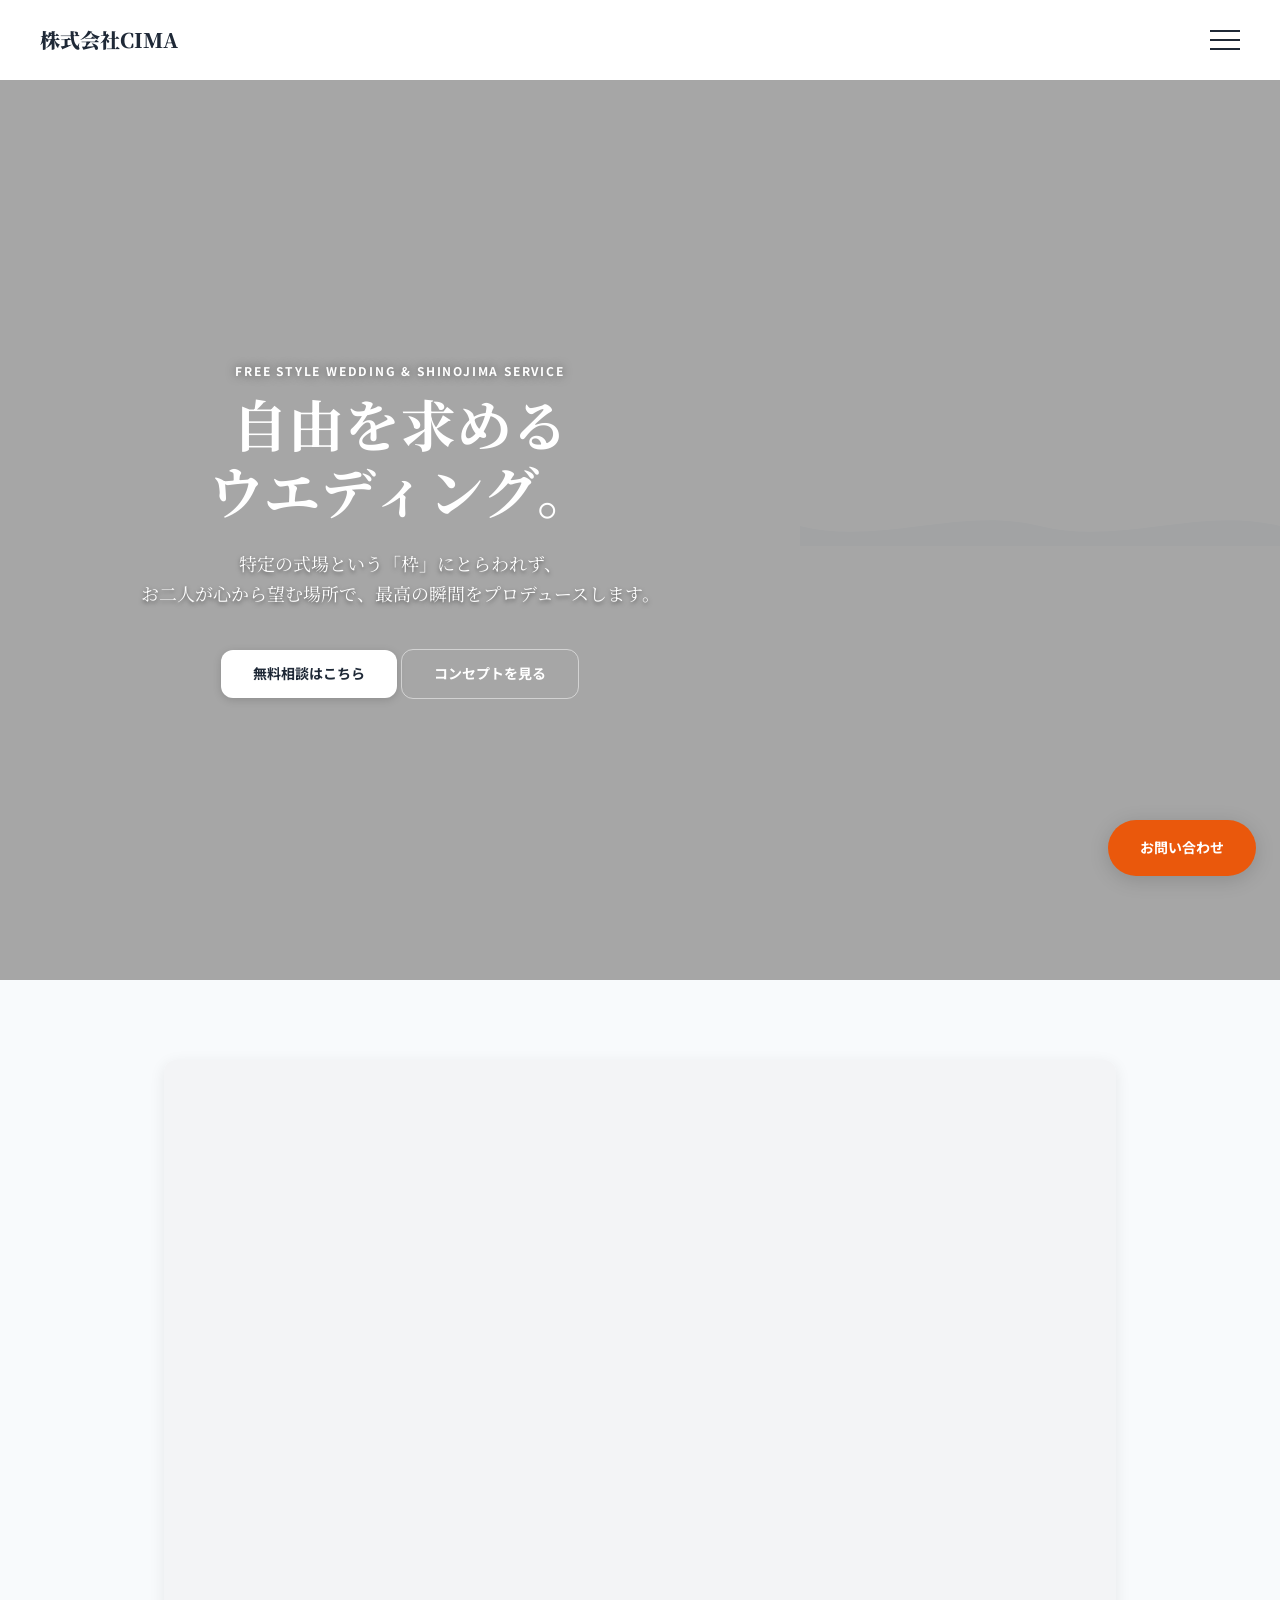
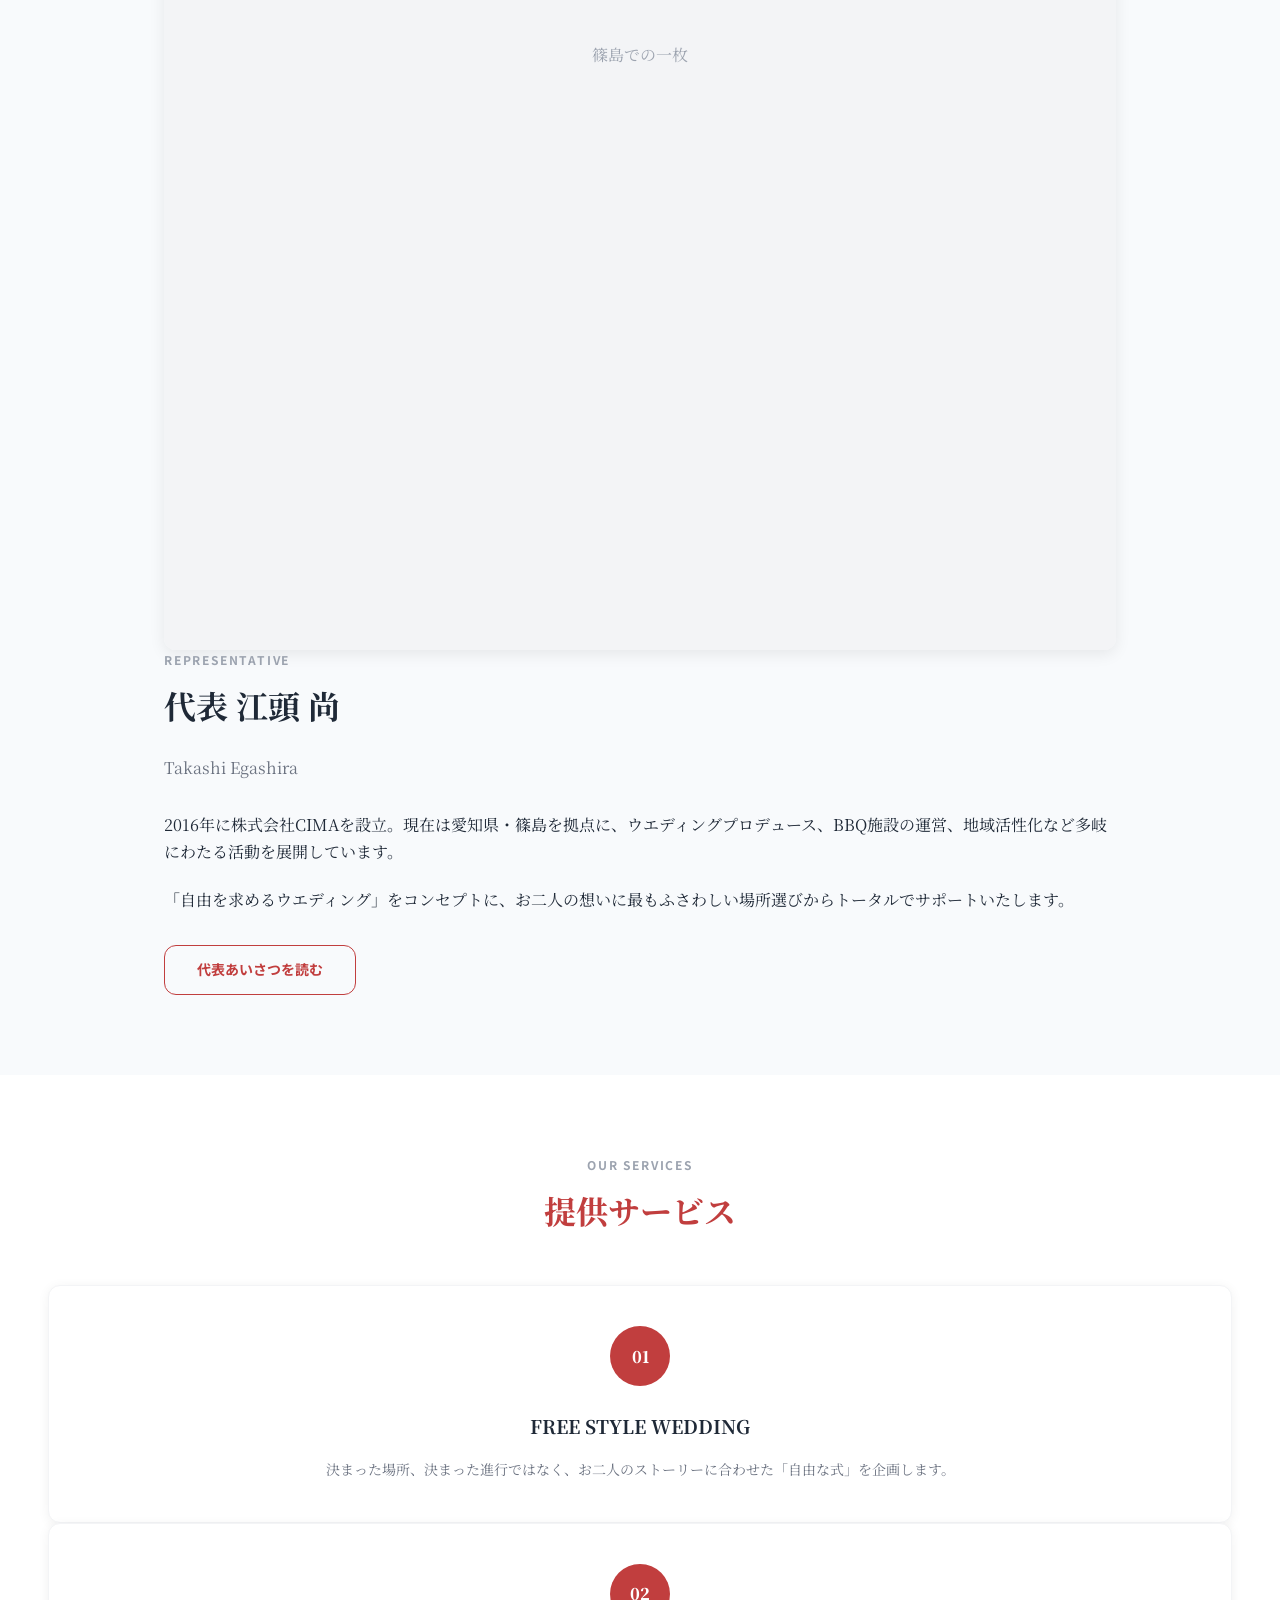
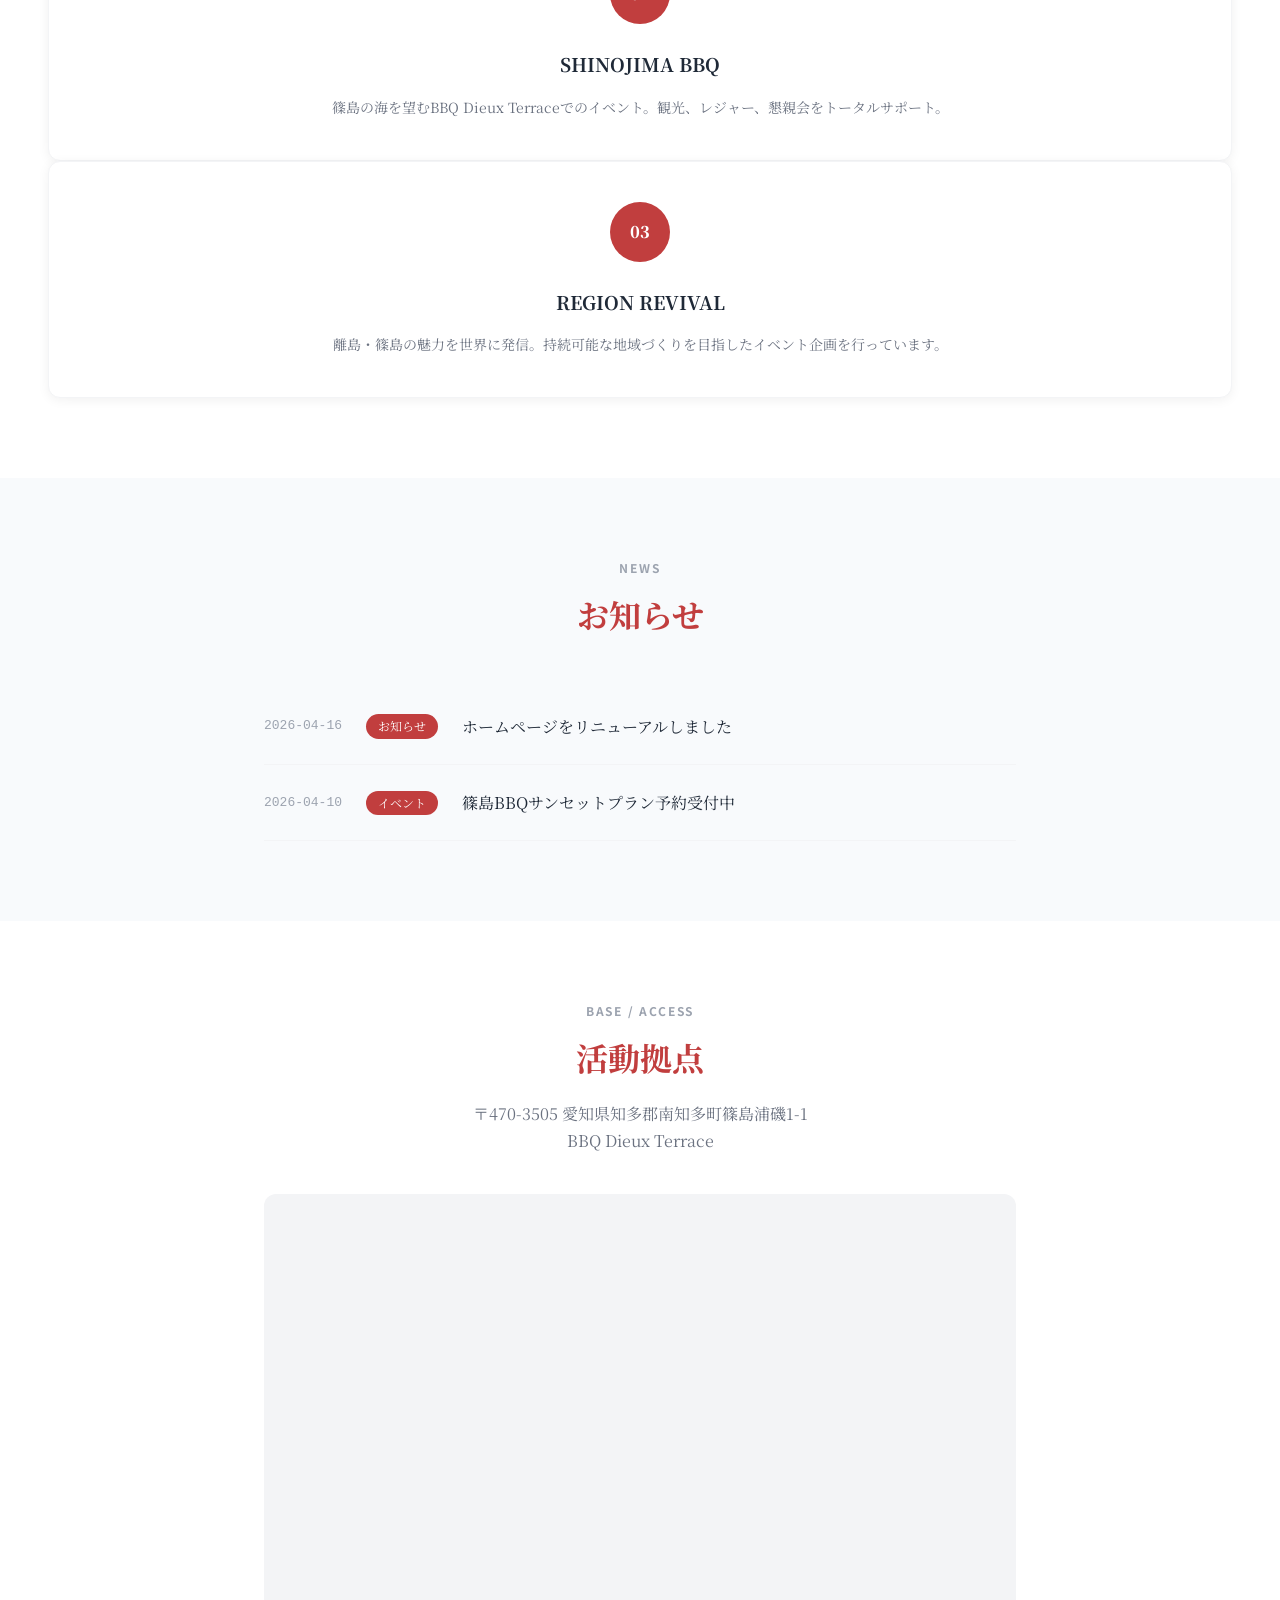
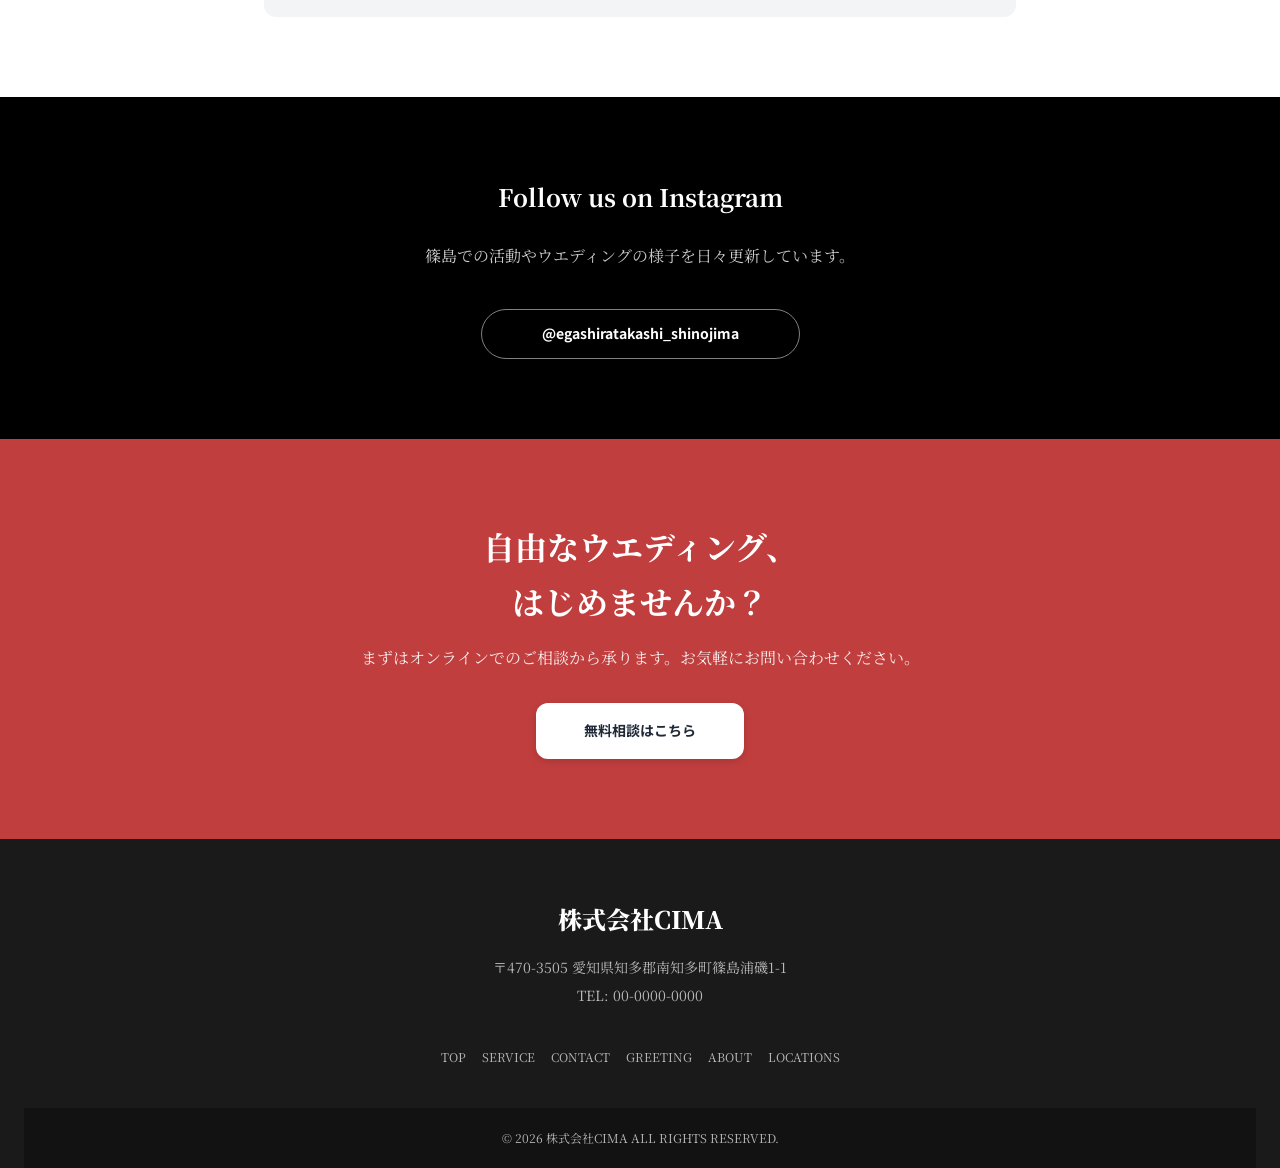
==== index.html @ f212df8d "feat: Initial project structure and current development state" ====
<!DOCTYPE html>
<html lang="ja">
<head>
  <meta charset="UTF-8">
  <meta name="viewport" content="width=device-width, initial-scale=1.0">
  <title>株式会社CIMA | 自由を求めるウエディング・篠島プロデュース</title>
  <meta name="description" content="愛知県南知多町・篠島を拠点に、特定の式場に縛られない「自由を求めるウエディング」をサポート。代表・江頭尚が一生の思い出に残る最高の瞬間をお届けします。">
  
  <!-- Fonts -->
  <link rel="preconnect" href="https://fonts.googleapis.com">
  <link rel="preconnect" href="https://fonts.gstatic.com" crossorigin>
  <link href="https://fonts.googleapis.com/css2?family=Noto+Sans+JP:wght@300;400;500;700;900&family=Noto+Serif+JP:wght@400;700;900&display=swap" rel="stylesheet">
  
  <!-- CSS -->
  <link rel="stylesheet" href="css/style.css">
  
  <!-- OGP -->
  <meta property="og:title" content="株式会社CIMA | 自由を求めるウエディング・篠島プロデュース">
  <meta property="og:description" content="篠島から発信する、新しいウエディングのカタチ。代表・江頭尚によるトータルプロデュース。">
  <meta property="og:type" content="website">
  <meta property="og:url" content="https://cima-wedding.jp/">
  <meta property="og:site_name" content="株式会社CIMA">
  <meta property="og:image" content="images/common/ogp.jpg">
</head>
<body>

  <!-- Header -->
  <header class="site-header">
    <a href="index.html" class="logo">株式会社CIMA</a>
    <div class="nav-toggle" id="navToggle">
      <span></span><span></span><span></span>
    </div>
    <nav class="nav-menu" id="navMenu">
      <ul>
        <li><a href="index.html">TOP</a></li>
        <li><a href="service.html">SERVICE</a></li>
        <li><a href="contact.html">CONTACT</a></li>
        <li><a href="greeting.html">GREETING</a></li>
        <li><a href="about.html">ABOUT</a></li>
        <li><a href="wedding-venues.html">LOCATIONS</a></li>
      </ul>
      <div class="nav-footer">
        <a href="https://www.instagram.com/egashiratakashi_shinojima" target="_blank" class="sns-link">Instagram</a>
        <a href="contact.html" class="btn btn-primary">お問い合わせ</a>
      </div>
    </nav>
  </header>

  <main>
    <!-- Hero Section -->
    <section class="hero-section parallax" data-speed="0.8" style="background-image: url('images/hero/hero-shinojima.jpg');">
      <div class="hero-overlay"></div>
      <div class="container hero-inner">
        <div class="fade-in">
          <p class="sec-label" style="color: #fff; text-shadow: 0 0 10px rgba(0,0,0,0.5);">FREE STYLE WEDDING & SHINOJIMA SERVICE</p>
          <h1 style="font-size: clamp(2rem, 5vw, 3.5rem); line-height: 1.2; margin-bottom: 24px;">自由を求める<br>ウエディング。</h1>
          <p class="hero-desc" style="font-size: 1.125rem; max-width: 600px; margin: 0 auto 40px; text-shadow: 0 2px 4px rgba(0,0,0,0.5);">特定の式場という「枠」にとらわれず、<br>お二人が心から望む場所で、最高の瞬間をプロデュースします。</p>
          <div class="hero-btns">
            <a href="contact.html" class="btn btn-hero-primary">無料相談はこちら</a>
            <a href="service.html" class="btn btn-hero-secondary">コンセプトを見る</a>
          </div>
        </div>
      </div>
      <div class="divider">
        <svg viewBox="0 0 1440 120" preserveAspectRatio="none">
          <path d="M0,60 C240,120 480,0 720,60 C960,120 1200,0 1440,60 L1440,120 L0,120 Z" fill="#f8fafc"></path>
        </svg>
      </div>
    </section>

    <!-- Representative Info / Introduction -->
    <section class="sec-pad" style="background-color: var(--bg-gray);">
      <div class="container" style="max-width: 1000px;">
        <div class="grid-r" style="grid-template-columns: 1fr 1fr; gap: 60px; align-items: center;">
          <div class="fade-in">
            <div style="position: relative; border-radius: var(--radius); overflow: hidden; box-shadow: var(--shadow-hover);">
               <div style="aspect-ratio: 4/5; background: var(--border); display: flex; align-items: center; justify-content: center; color: var(--ink-muted);">篠島での一枚</div>
            </div>
          </div>
          <div class="fade-in">
            <p class="sec-label" style="text-align: left;">REPRESENTATIVE</p>
            <h2 style="font-family: var(--font-serif); font-size: 2rem; margin-bottom: 24px;">代表 江頭 尚<br><span style="font-size: 1rem; color: var(--ink-light); font-weight: 400;">Takashi Egashira</span></h2>
            <p style="margin-bottom: 20px;">2016年に株式会社CIMAを設立。現在は愛知県・篠島を拠点に、ウエディングプロデュース、BBQ施設の運営、地域活性化など多岐にわたる活動を展開しています。</p>
            <p style="margin-bottom: 32px;">「自由を求めるウエディング」をコンセプトに、お二人の想いに最もふさわしい場所選びからトータルでサポートいたします。</p>
            <a href="greeting.html" class="btn btn-hero-secondary" style="border-color: var(--main); color: var(--main);">代表あいさつを読む</a>
          </div>
        </div>
      </div>
    </section>

    <!-- Service Section -->
    <section id="service" class="sec-pad">
      <div class="container">
        <p class="sec-label">OUR SERVICES</p>
        <h2 class="sec-title">提供サービス</h2>
        <div class="grid-r" style="grid-template-columns: repeat(3, 1fr);">
          <div class="card fade-in" style="padding: 40px; text-align: center;">
            <div style="width: 60px; height: 60px; background: var(--main); color: #fff; border-radius: 50%; display: flex; align-items: center; justify-content: center; margin: 0 auto 24px; font-weight: 900;">01</div>
            <h3 style="margin-bottom: 16px;">FREE STYLE WEDDING</h3>
            <p style="font-size: 0.875rem; color: var(--ink-light);">決まった場所、決まった進行ではなく、お二人のストーリーに合わせた「自由な式」を企画します。</p>
          </div>
          <div class="card fade-in" style="padding: 40px; text-align: center;">
            <div style="width: 60px; height: 60px; background: var(--main); color: #fff; border-radius: 50%; display: flex; align-items: center; justify-content: center; margin: 0 auto 24px; font-weight: 900;">02</div>
            <h3 style="margin-bottom: 16px;">SHINOJIMA BBQ</h3>
            <p style="font-size: 0.875rem; color: var(--ink-light);">篠島の海を望むBBQ Dieux Terraceでのイベント。観光、レジャー、懇親会をトータルサポート。</p>
          </div>
          <div class="card fade-in" style="padding: 40px; text-align: center;">
            <div style="width: 60px; height: 60px; background: var(--main); color: #fff; border-radius: 50%; display: flex; align-items: center; justify-content: center; margin: 0 auto 24px; font-weight: 900;">03</div>
            <h3 style="margin-bottom: 16px;">REGION REVIVAL</h3>
            <p style="font-size: 0.875rem; color: var(--ink-light);">離島・篠島の魅力を世界に発信。持続可能な地域づくりを目指したイベント企画を行っています。</p>
          </div>
        </div>
      </div>
    </section>

    <!-- CMS Content: NEWS (Will be dynamic later) -->
    <section id="news" class="sec-pad" style="background-color: var(--bg-gray);">
      <div class="container" style="max-width: 800px;">
        <p class="sec-label">NEWS</p>
        <h2 class="sec-title">お知らせ</h2>
        <div id="news-list" class="fade-in">
          <!-- CMS data will be injected here -->
          <div style="text-align: center; padding: 40px; color: var(--ink-muted);">読み込み中...</div>
        </div>
      </div>
    </section>

    <!-- Map Section -->
    <section id="map" class="sec-pad">
      <div class="container" style="max-width: 800px;">
        <p class="sec-label">BASE / ACCESS</p>
        <h2 class="sec-title" style="margin-bottom: 16px;">活動拠点</h2>
        <p style="text-align: center; margin-bottom: 40px; color: var(--ink-light);">〒470-3505 愛知県知多郡南知多町篠島浦磯1-1<br>BBQ Dieux Terrace</p>
        <div class="map-container fade-in" style="aspect-ratio: 16/9; background: var(--border); border-radius: var(--radius); overflow: hidden;">
          <iframe 
            src="https://www.google.com/maps/embed?pb=!1m18!1m12!1m3!1d13143.911029801842!2d137.00169385!3d34.6735515!2m3!1f0!2f0!3f0!3m2!1i1024!2i768!4f13.1!3m3!1m2!1s0x6004976778f7e753%3A0xe211a76677e1d2c1!2zU2hpbm9qaW1h!5e0!3m2!1sen!2sjp!4v1713233000000!5m2!1sen!2sjp" 
            width="100%" height="100%" style="border:0;" allowfullscreen="" loading="lazy"></iframe>
        </div>
      </div>
    </section>

    <!-- Instagram Feed CTA -->
    <section class="sec-pad" style="background-color: #000; color: #fff; text-align: center;">
       <div class="container fade-in">
         <h2 style="font-family: var(--font-serif); margin-bottom: 24px;">Follow us on Instagram</h2>
         <p style="opacity: 0.8; margin-bottom: 40px;">篠島での活動やウエディングの様子を日々更新しています。</p>
         <a href="https://www.instagram.com/egashiratakashi_shinojima" target="_blank" class="btn btn-hero-secondary" style="border-radius: 40px; padding: 12px 60px;">@egashiratakashi_shinojima</a>
       </div>
    </section>

    <!-- CTA Section -->
    <section id="cta" class="sec-pad" style="background-color: var(--main); position: relative; text-align: center; overflow: hidden;">
      <div class="container" style="position: relative; z-index: 2; color: #fff;">
        <h2 style="font-size: 2rem; font-weight: 700; margin-bottom: 16px;">自由なウエディング、<br>はじめませんか？</h2>
        <p style="font-size: 1rem; opacity: 0.9; margin-bottom: 32px;">まずはオンラインでのご相談から承ります。お気軽にお問い合わせください。</p>
        <a href="contact.html" class="btn btn-hero-primary" style="padding: 16px 48px;">無料相談はこちら</a>
      </div>
    </section>
  </main>

  <!-- Footer -->
  <footer class="site-footer">
    <div class="footer-inner">
      <div class="footer-logo">株式会社CIMA</div>
      <div class="footer-info">
        <p>〒470-3505 愛知県知多郡南知多町篠島浦磯1-1</p>
        <p>TEL: 00-0000-0000</p>
      </div>
      <nav class="footer-nav" style="margin-top: 40px;">
        <ul style="list-style: none; display: flex; flex-wrap: wrap; justify-content: center; gap: 16px; font-size: 0.75rem;">
          <li><a href="index.html">TOP</a></li>
          <li><a href="service.html">SERVICE</a></li>
          <li><a href="contact.html">CONTACT</a></li>
          <li><a href="greeting.html">GREETING</a></li>
          <li><a href="about.html">ABOUT</a></li>
          <li><a href="wedding-venues.html">LOCATIONS</a></li>
        </ul>
      </nav>
    </div>
    <div class="footer-copyright">
      <p>© 2026 株式会社CIMA ALL RIGHTS RESERVED.</p>
    </div>
  </footer>

  <!-- Floating CTA -->
  <div class="floating-cta">
    <a href="contact.html" class="btn btn-floating">お問い合わせ</a>
  </div>

  <!-- JS -->
  <script src="js/hamburger.js"></script>
  <script src="js/parallax.js"></script>
  <script src="js/scroll-animation.js"></script>
  <script src="js/cms.js"></script>
</body>
</html>
---- css/style.css ----
@import url('variables.css');
@import url('components.css');
@import url('animations.css');
@import url('responsive.css');

/* Custom overrides or page-specific tweaks can go here */
.divider svg {
  width: 100%;
  height: auto;
  min-height: 40px;
}

/* Parallax fallback for Mobile */
@media (hover: none) {
  .hero-section, .service-parallax {
    background-attachment: scroll !important;
  }
}
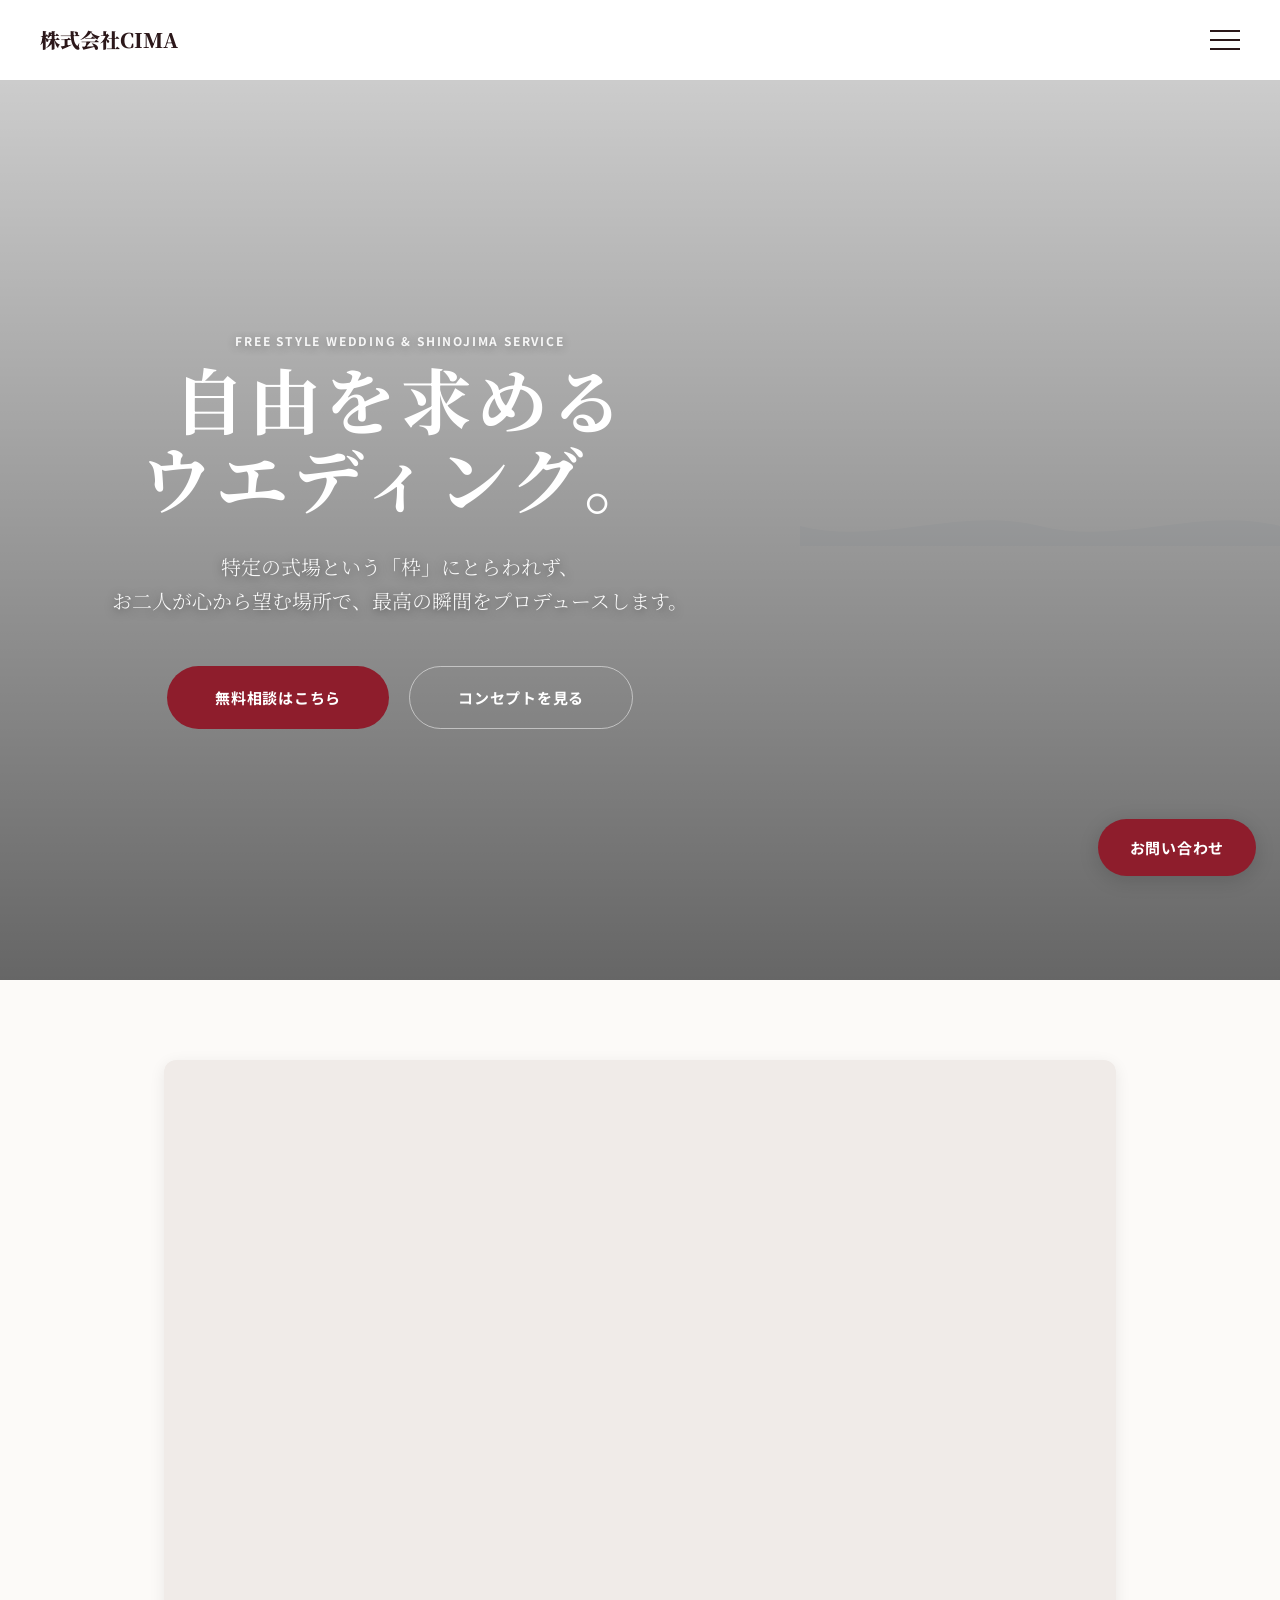
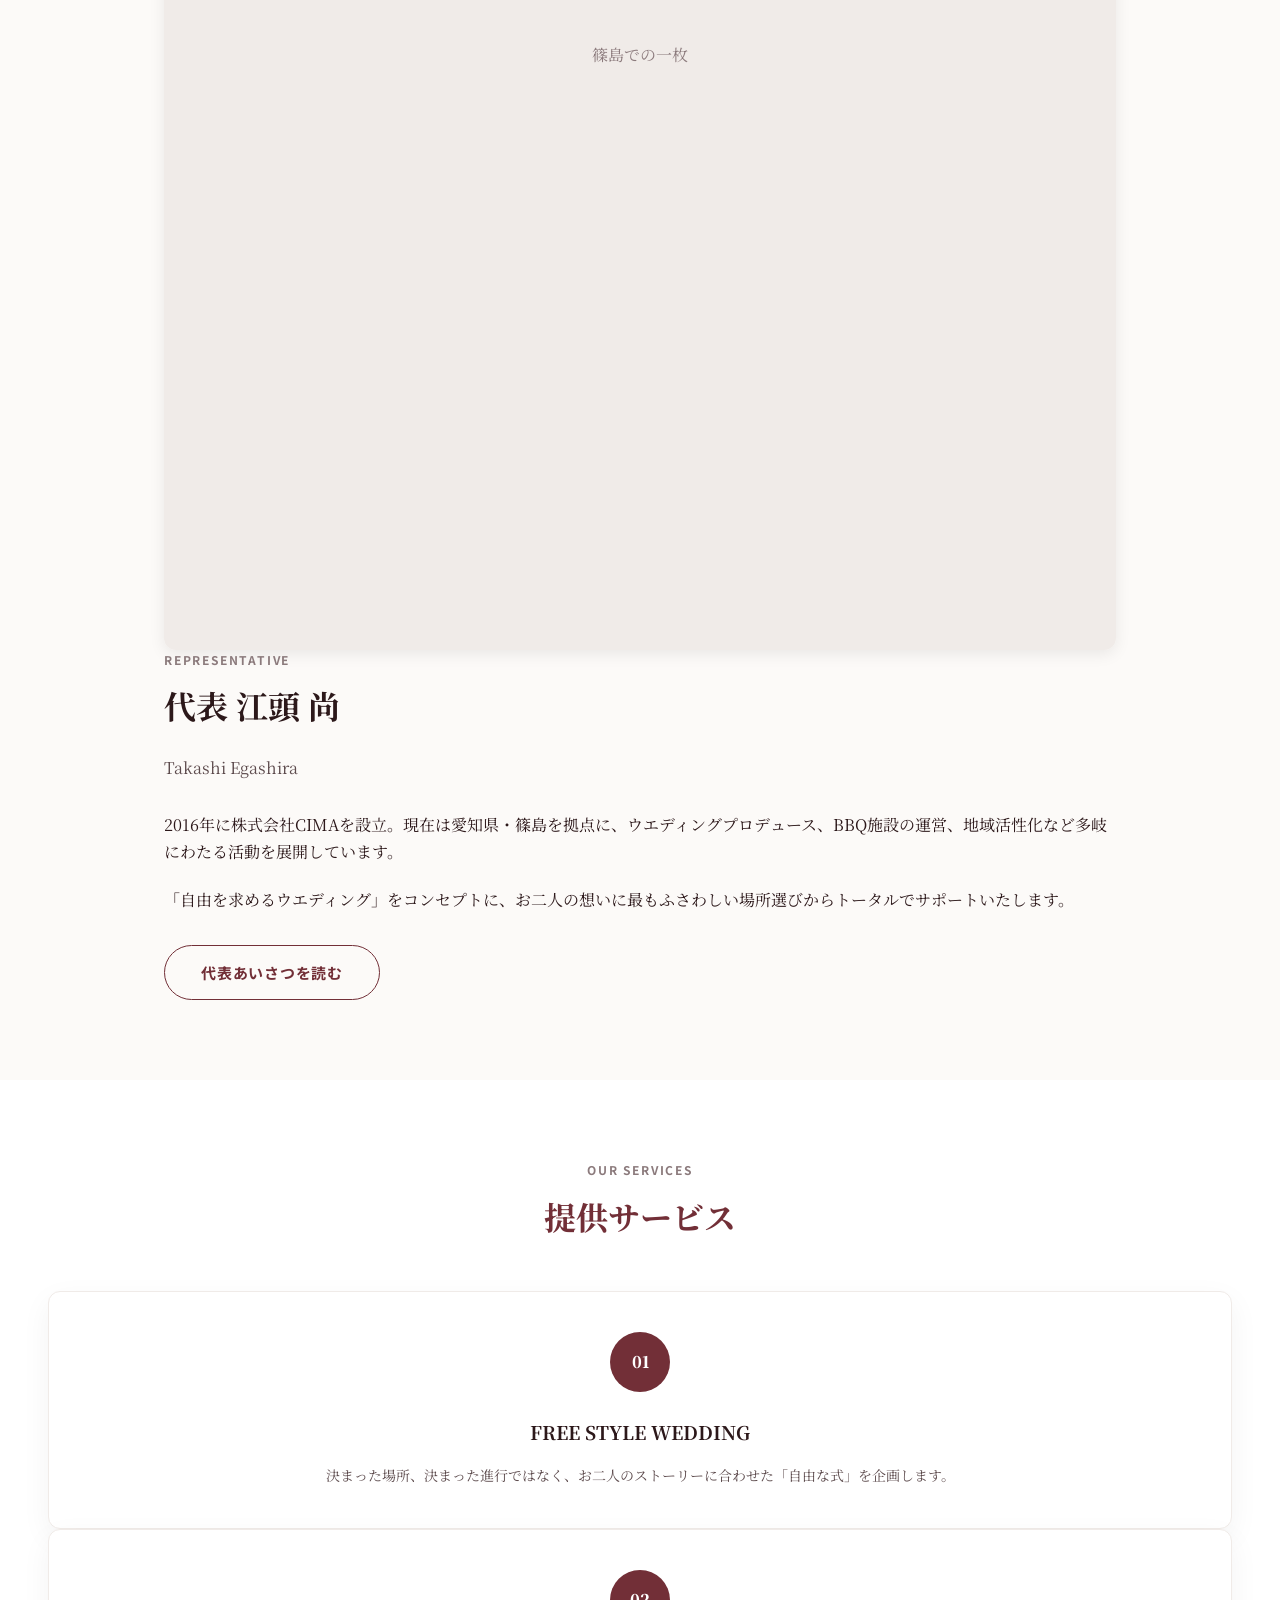
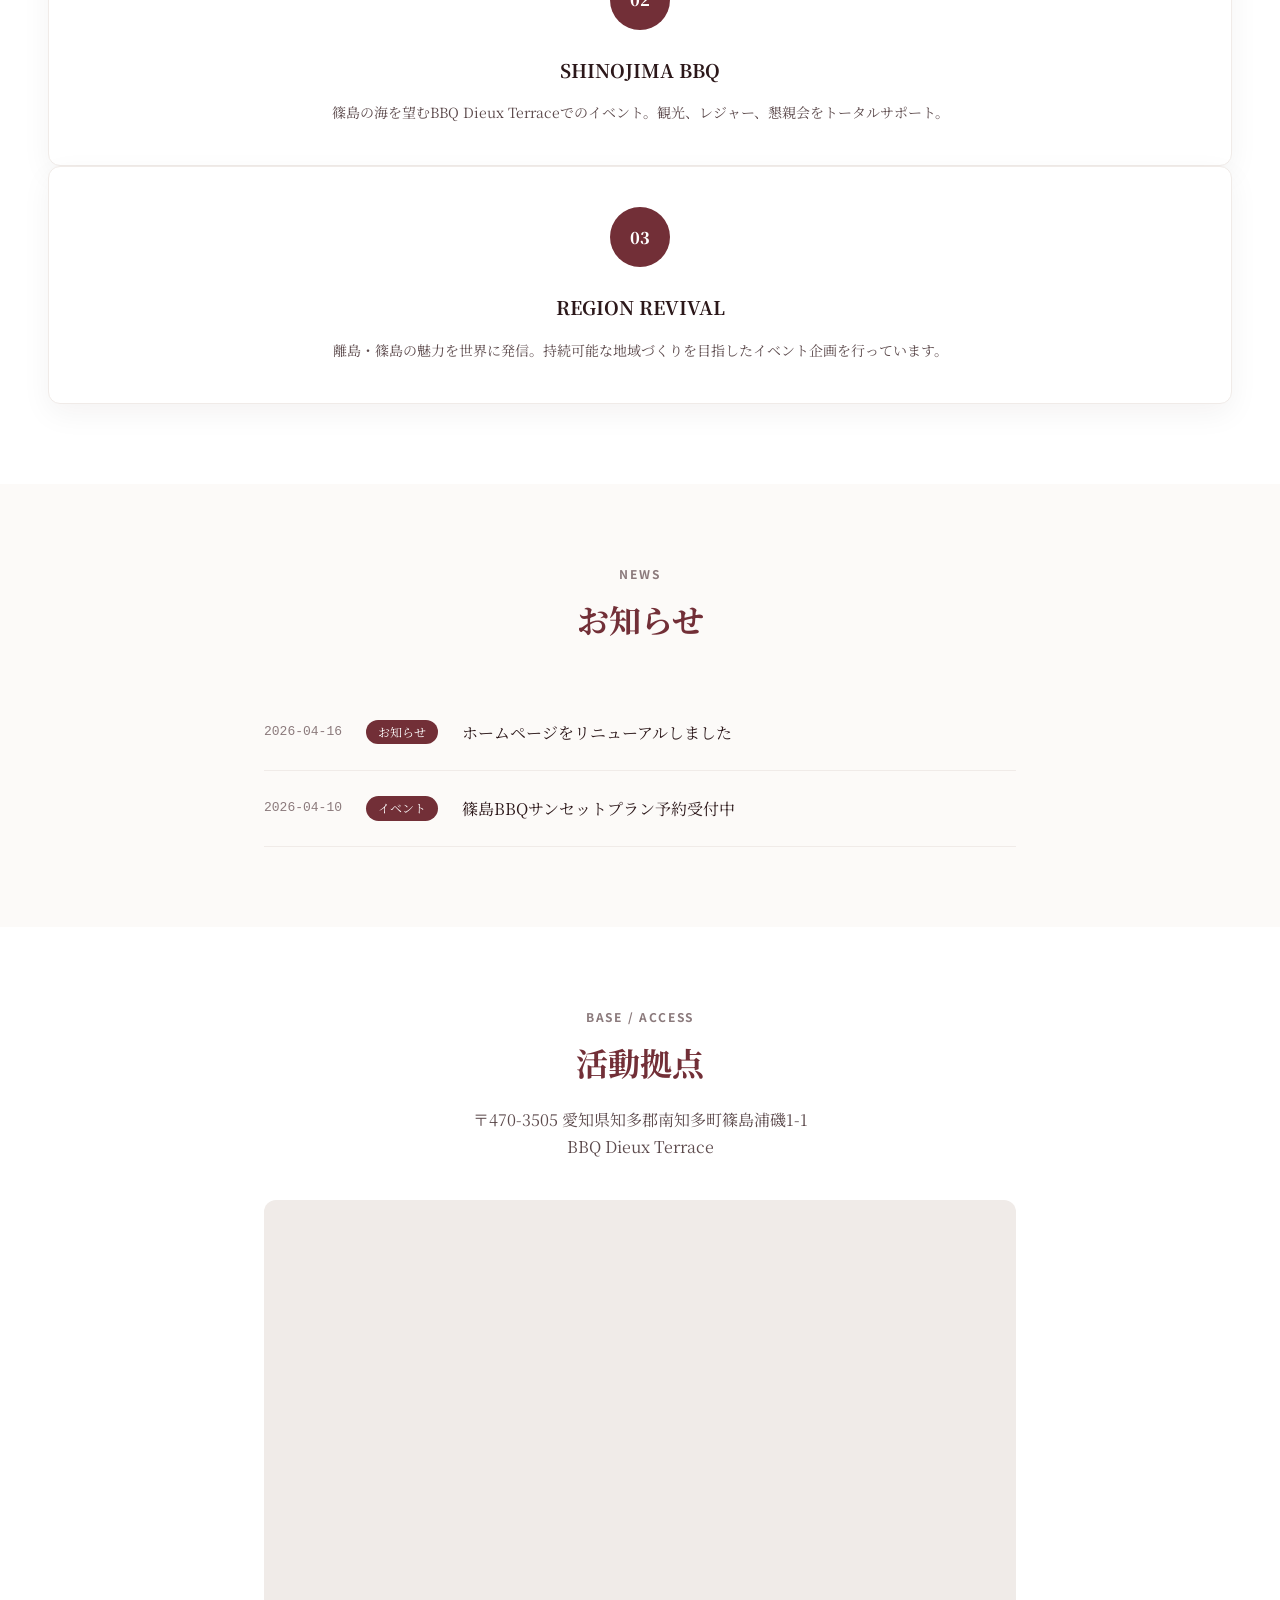
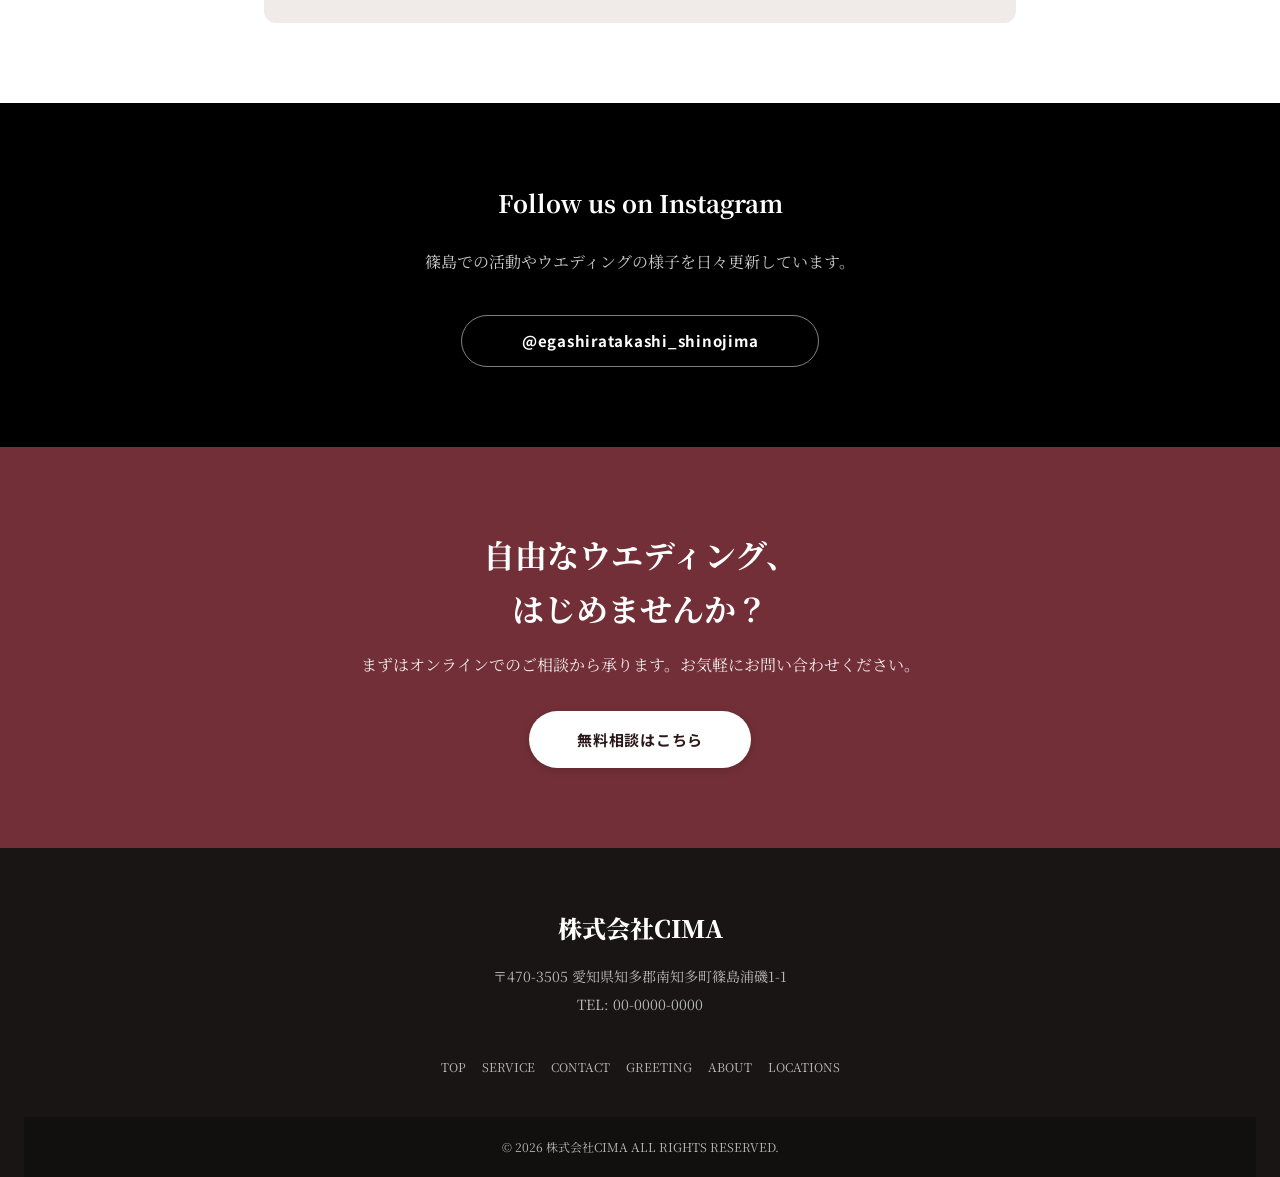
==== commit be03abf2: "feat: Upgrade to premium design with Wine Red theme and curtain animation" ====
--- a/index.html
+++ b/index.html
@@ -21,8 +21,20 @@
   <meta property="og:url" content="https://cima-wedding.jp/">
   <meta property="og:site_name" content="株式会社CIMA">
   <meta property="og:image" content="images/common/ogp.jpg">
+  <!-- JS -->
+  <script src="js/entrance-animation.js" defer></script>
+  <script src="js/hamburger.js" defer></script>
+  <script src="js/parallax.js" defer></script>
+  <script src="js/scroll-animation.js" defer></script>
+  <script src="js/cms.js" defer></script>
 </head>
 <body>
+
+  <!-- Curtain Overlay -->
+  <div class="curtain-overlay">
+    <div class="curtain-panel"></div>
+    <div class="curtain-panel"></div>
+  </div>
 
   <!-- Header -->
   <header class="site-header">
@@ -49,15 +61,15 @@
   <main>
     <!-- Hero Section -->
     <section class="hero-section parallax" data-speed="0.8" style="background-image: url('images/hero/hero-shinojima.jpg');">
-      <div class="hero-overlay"></div>
+      <div class="hero-overlay" style="background: linear-gradient(to bottom, rgba(0,0,0,0.2), rgba(0,0,0,0.6));"></div>
       <div class="container hero-inner">
         <div class="fade-in">
-          <p class="sec-label" style="color: #fff; text-shadow: 0 0 10px rgba(0,0,0,0.5);">FREE STYLE WEDDING & SHINOJIMA SERVICE</p>
-          <h1 style="font-size: clamp(2rem, 5vw, 3.5rem); line-height: 1.2; margin-bottom: 24px;">自由を求める<br>ウエディング。</h1>
-          <p class="hero-desc" style="font-size: 1.125rem; max-width: 600px; margin: 0 auto 40px; text-shadow: 0 2px 4px rgba(0,0,0,0.5);">特定の式場という「枠」にとらわれず、<br>お二人が心から望む場所で、最高の瞬間をプロデュースします。</p>
-          <div class="hero-btns">
-            <a href="contact.html" class="btn btn-hero-primary">無料相談はこちら</a>
-            <a href="service.html" class="btn btn-hero-secondary">コンセプトを見る</a>
+          <p class="sec-label" style="color: rgba(255,255,255,0.9); text-shadow: 0 2px 10px rgba(0,0,0,0.3);">FREE STYLE WEDDING & SHINOJIMA SERVICE</p>
+          <h1 style="font-size: clamp(2.5rem, 6vw, 4.5rem); line-height: 1.1; margin-bottom: 32px; letter-spacing: 0.05em;">自由を求める<br>ウエディング。</h1>
+          <p class="hero-desc" style="font-size: 1.25rem; max-width: 700px; margin: 0 auto 48px; text-shadow: 0 2px 10px rgba(0,0,0,0.5); font-weight: 300; opacity: 0.95;">特定の式場という「枠」にとらわれず、<br>お二人が心から望む場所で、最高の瞬間をプロデュースします。</p>
+          <div class="hero-btns" style="display: flex; gap: 20px; justify-content: center;">
+            <a href="contact.html" class="btn btn-primary" style="padding: 18px 48px;">無料相談はこちら</a>
+            <a href="service.html" class="btn btn-hero-secondary" style="padding: 18px 48px;">コンセプトを見る</a>
           </div>
         </div>
       </div>
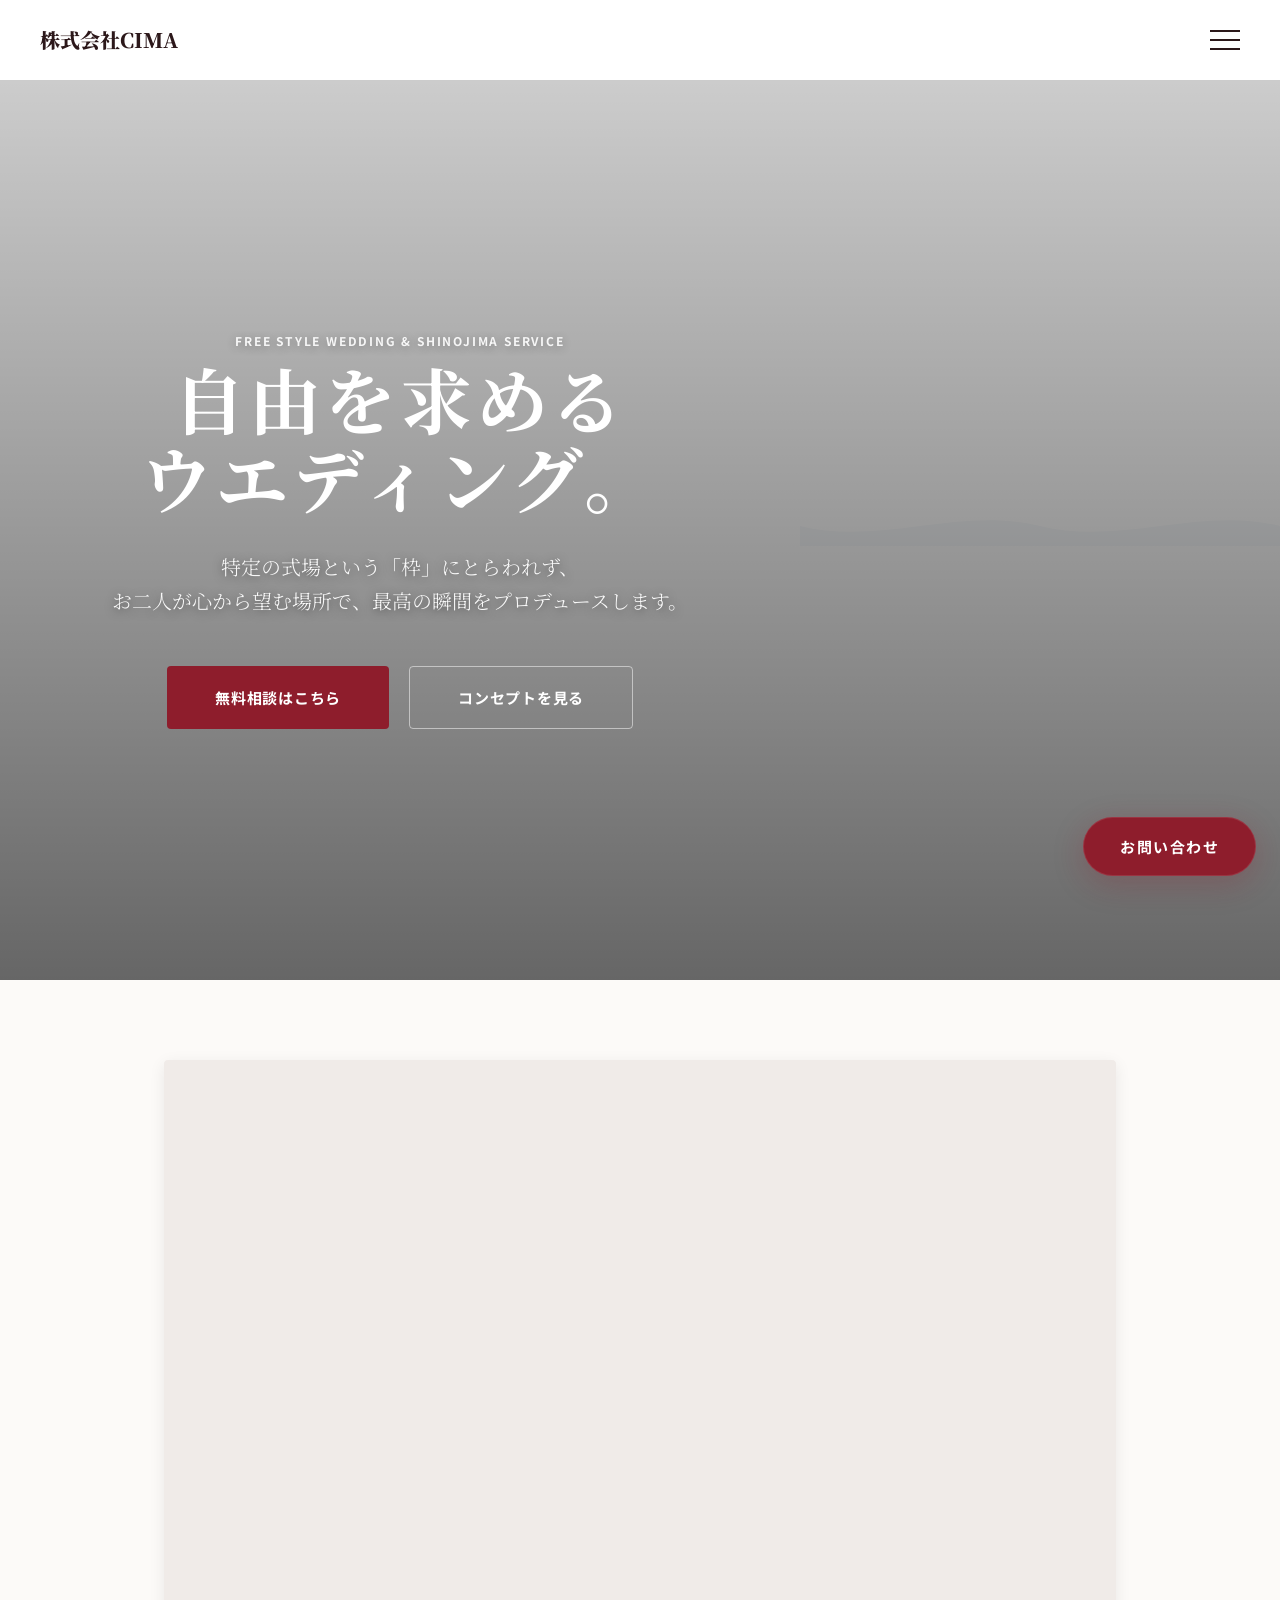
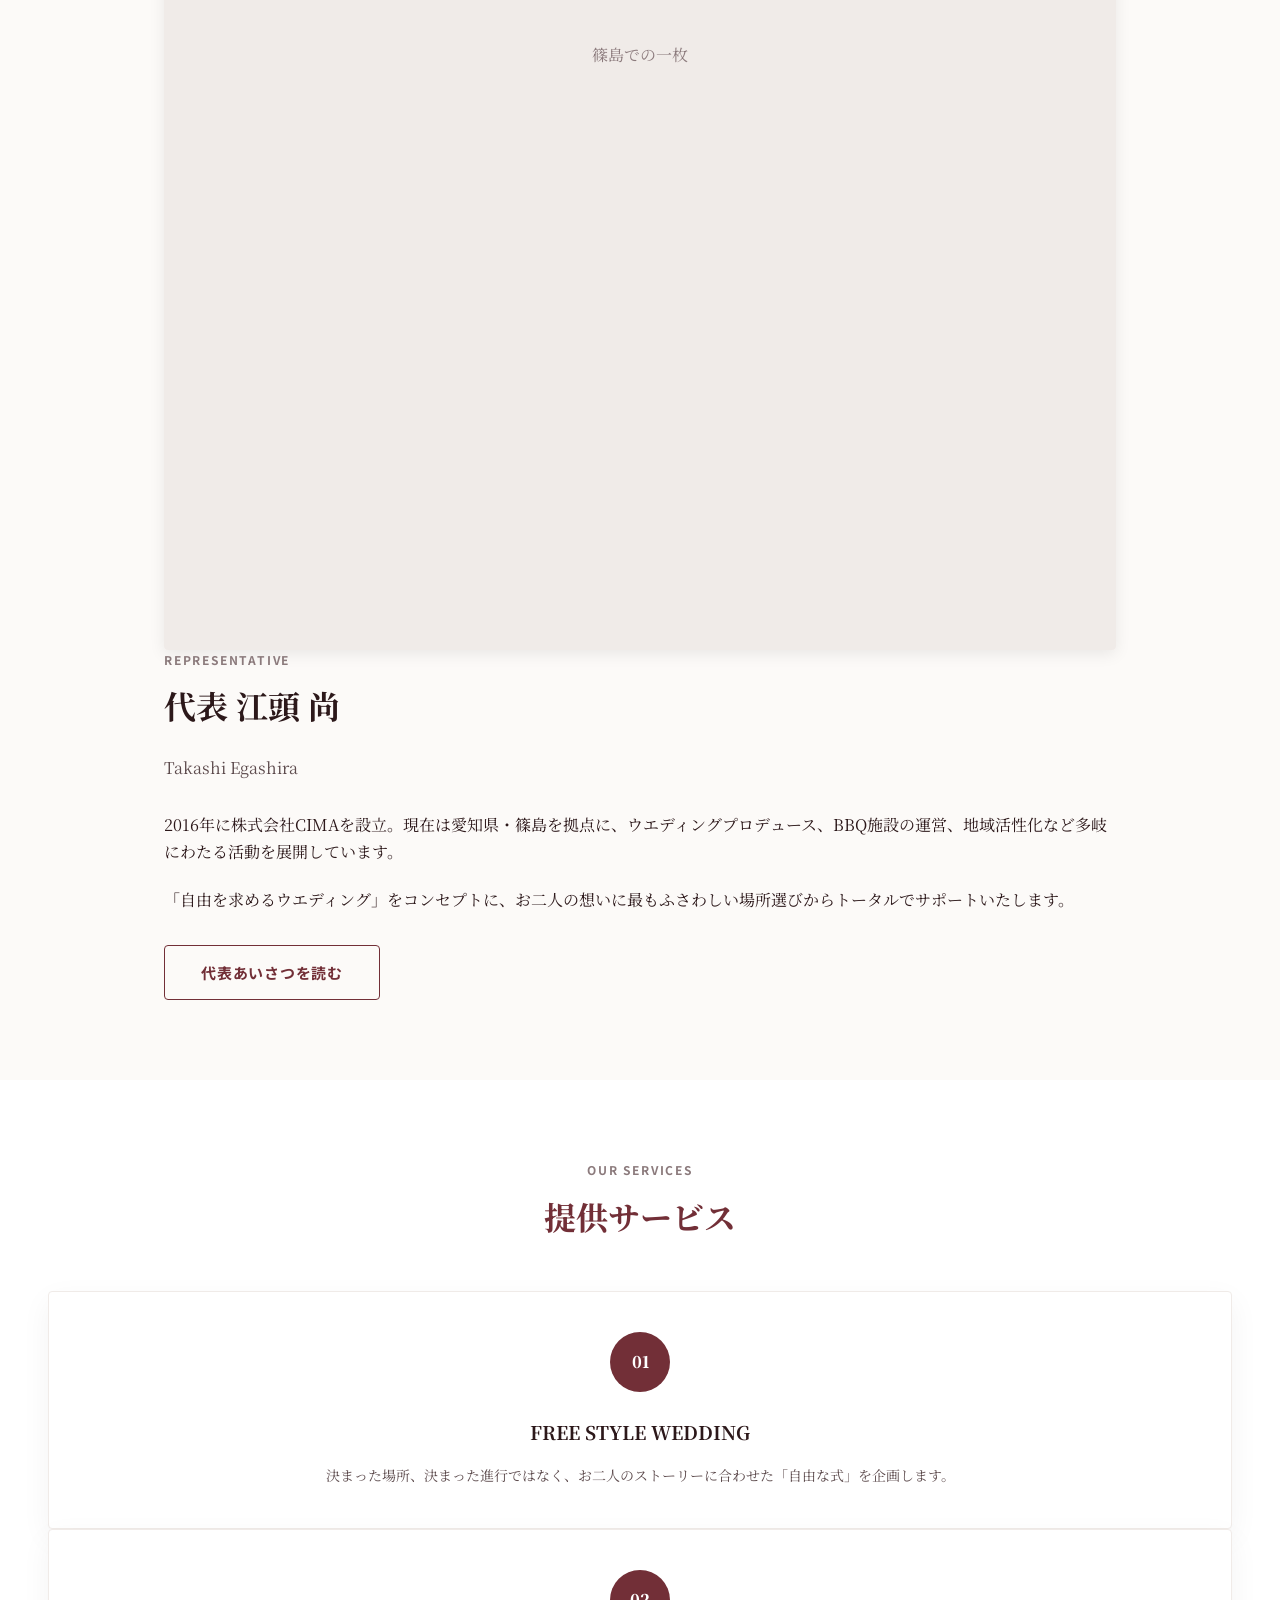
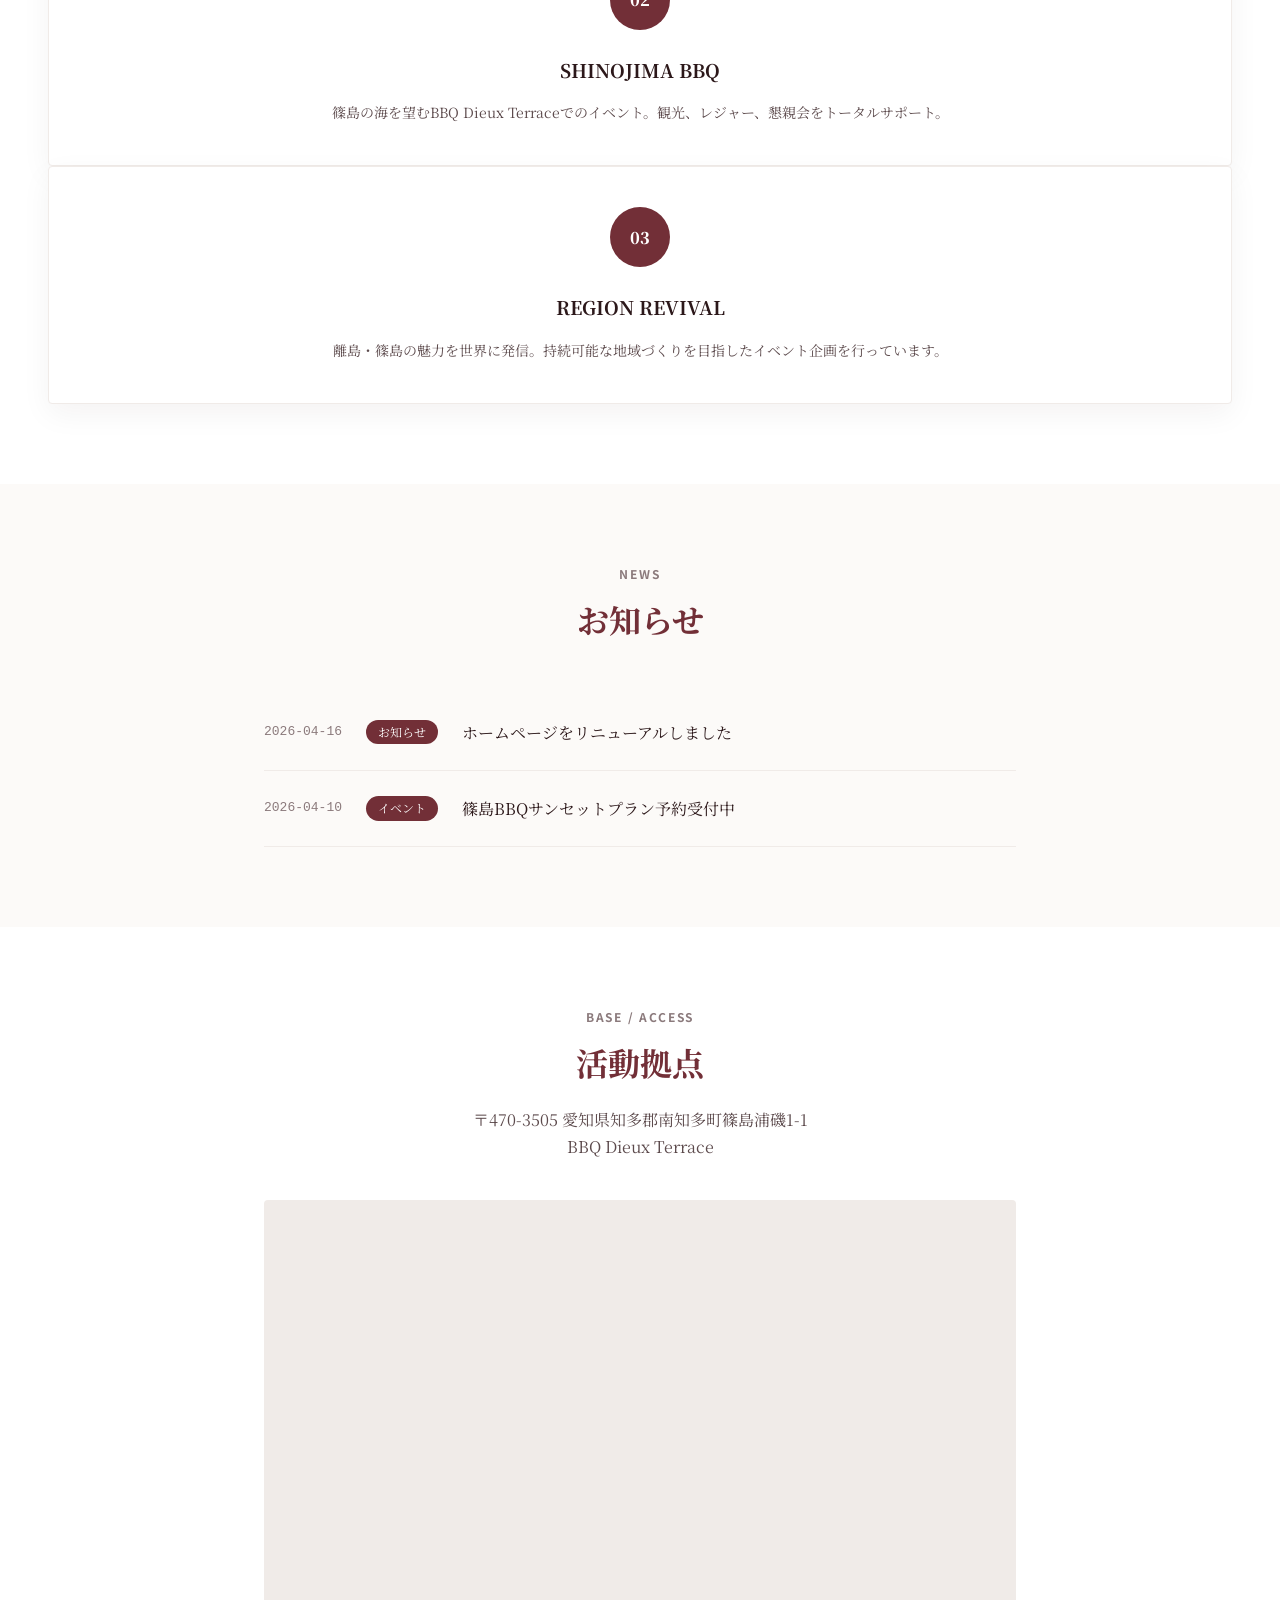
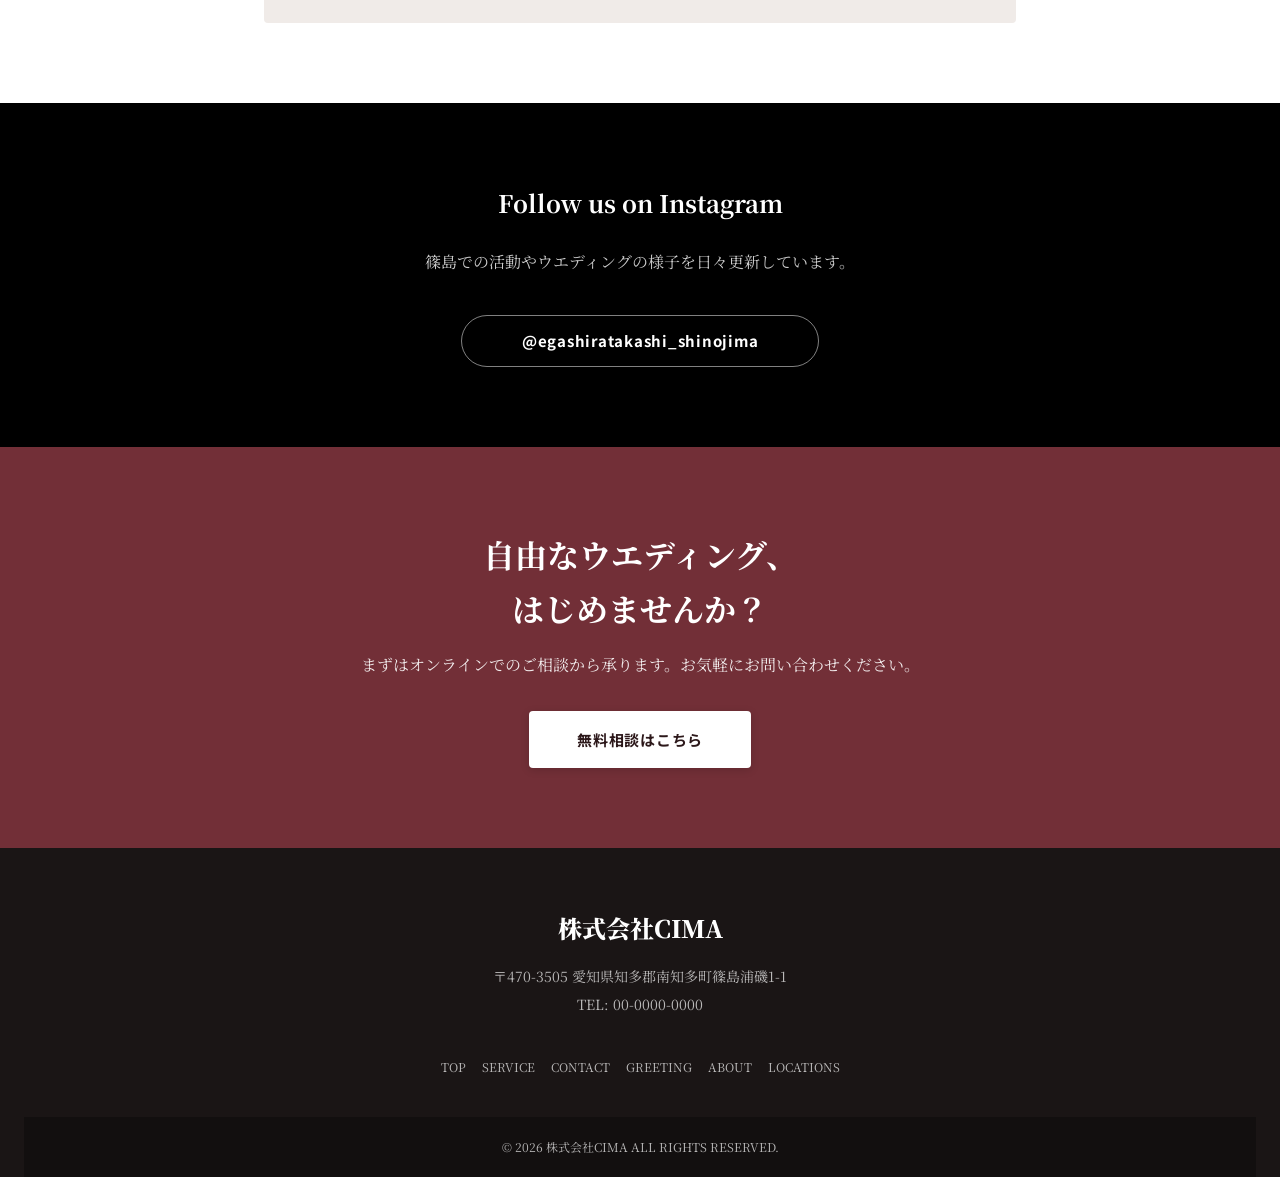
==== commit 65859657: "feat: Add company logo text to curtain animation" ====
--- a/index.html
+++ b/index.html
@@ -32,8 +32,7 @@
 
   <!-- Curtain Overlay -->
   <div class="curtain-overlay">
-    <div class="curtain-panel"></div>
-    <div class="curtain-panel"></div>
+    <div class="curtain-logo">株式会社CIMA</div>
   </div>
 
   <!-- Header -->
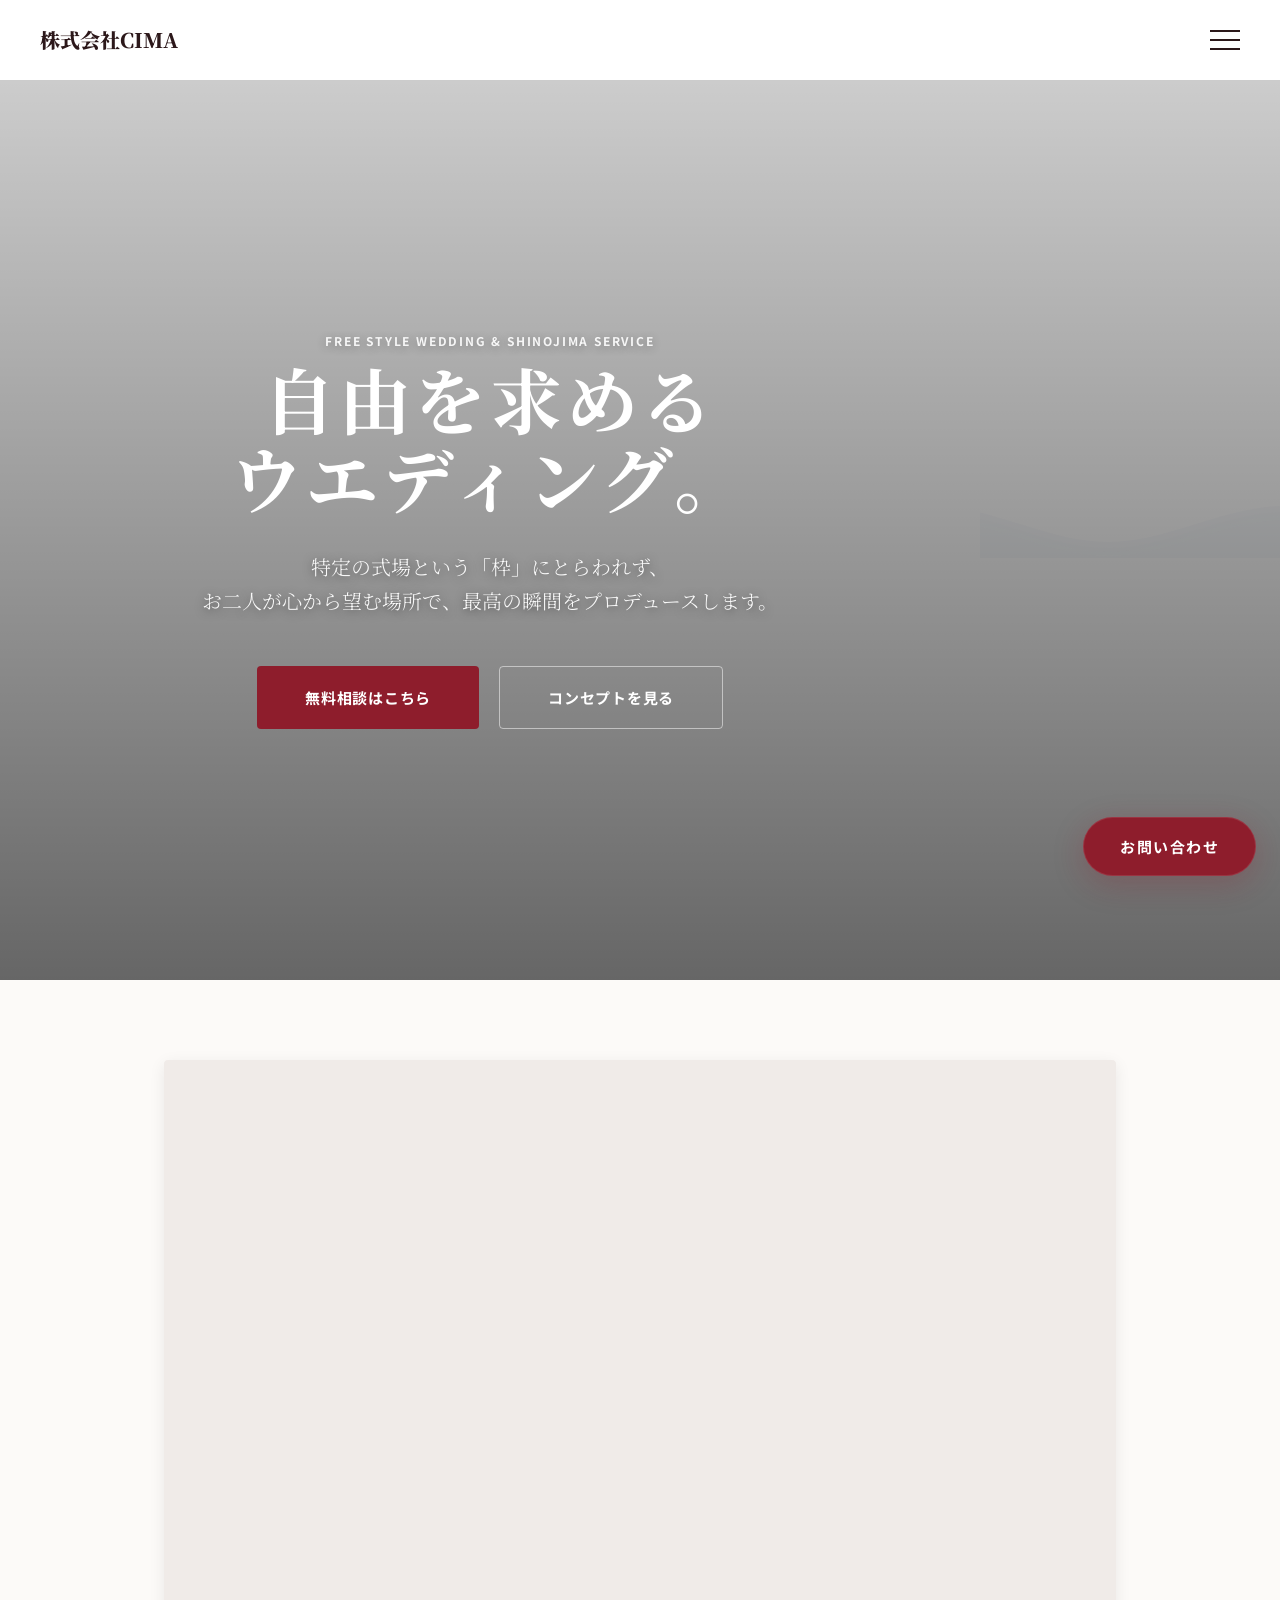
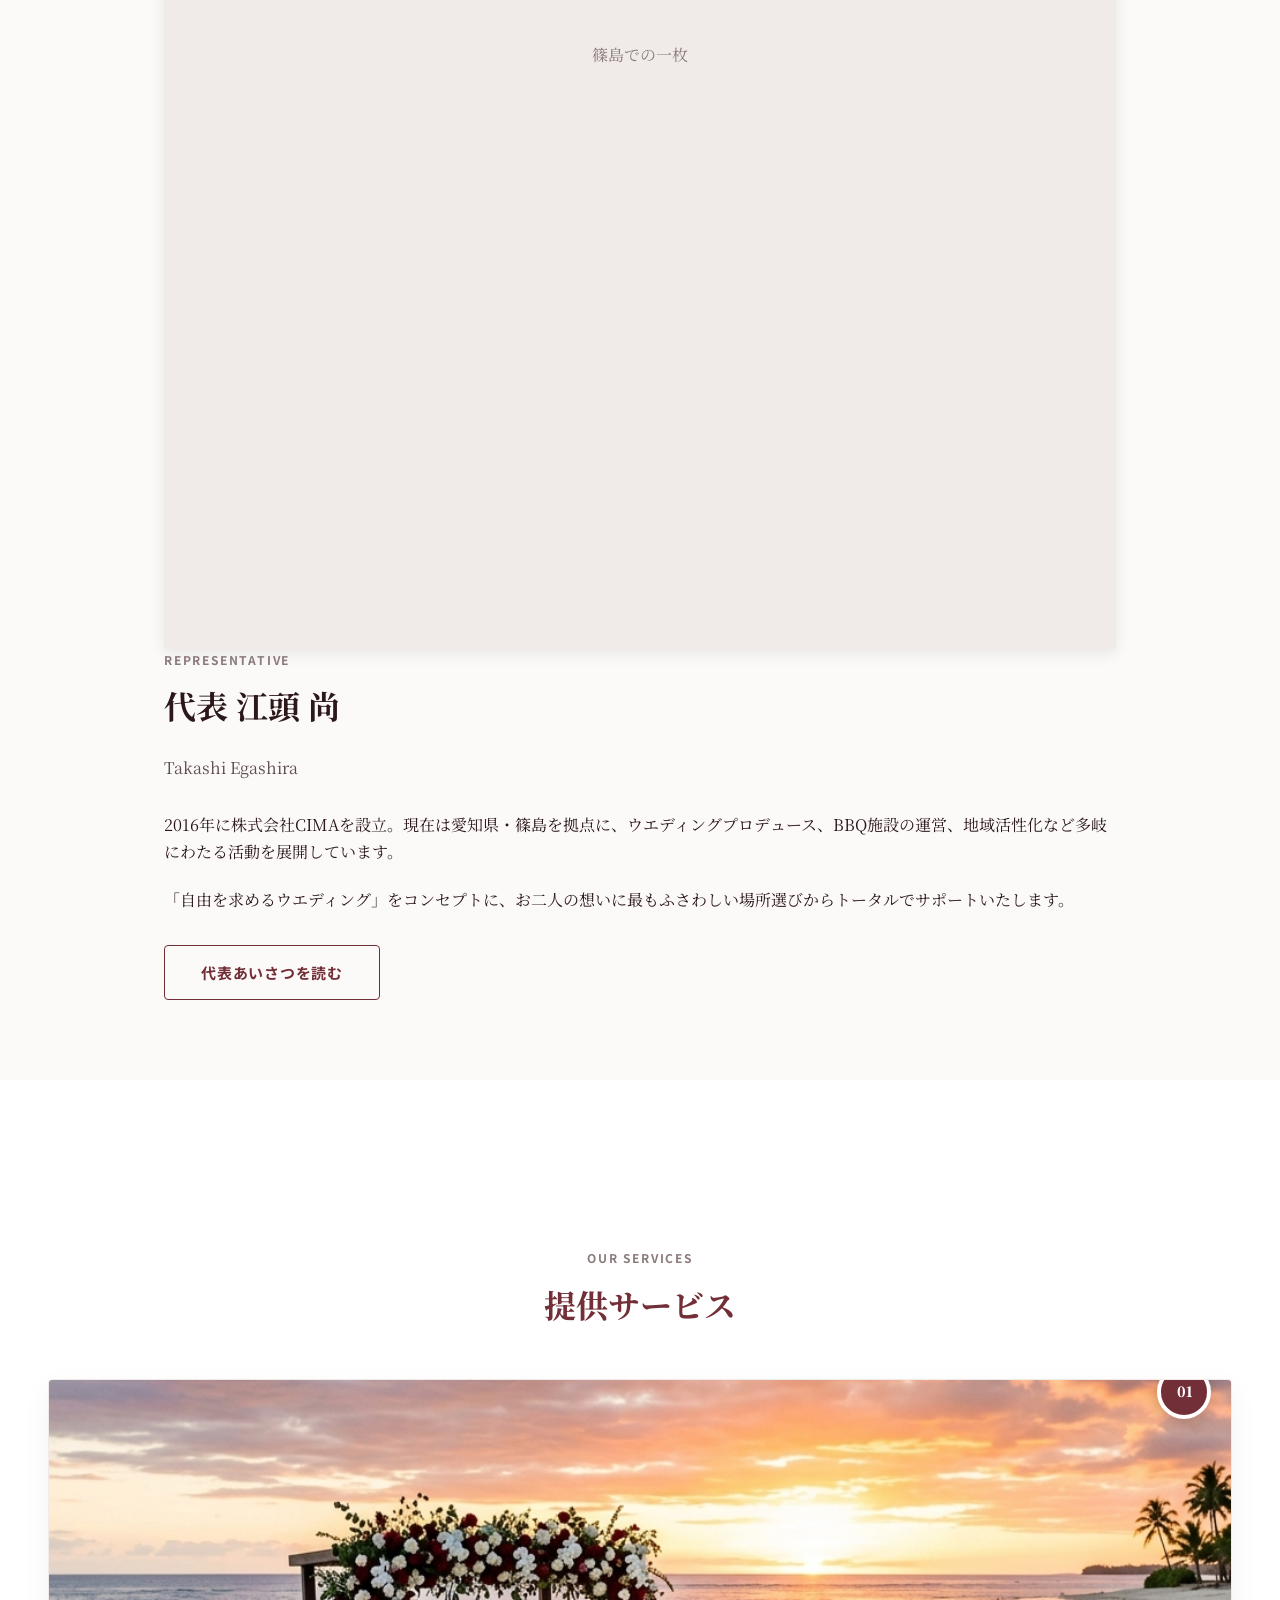
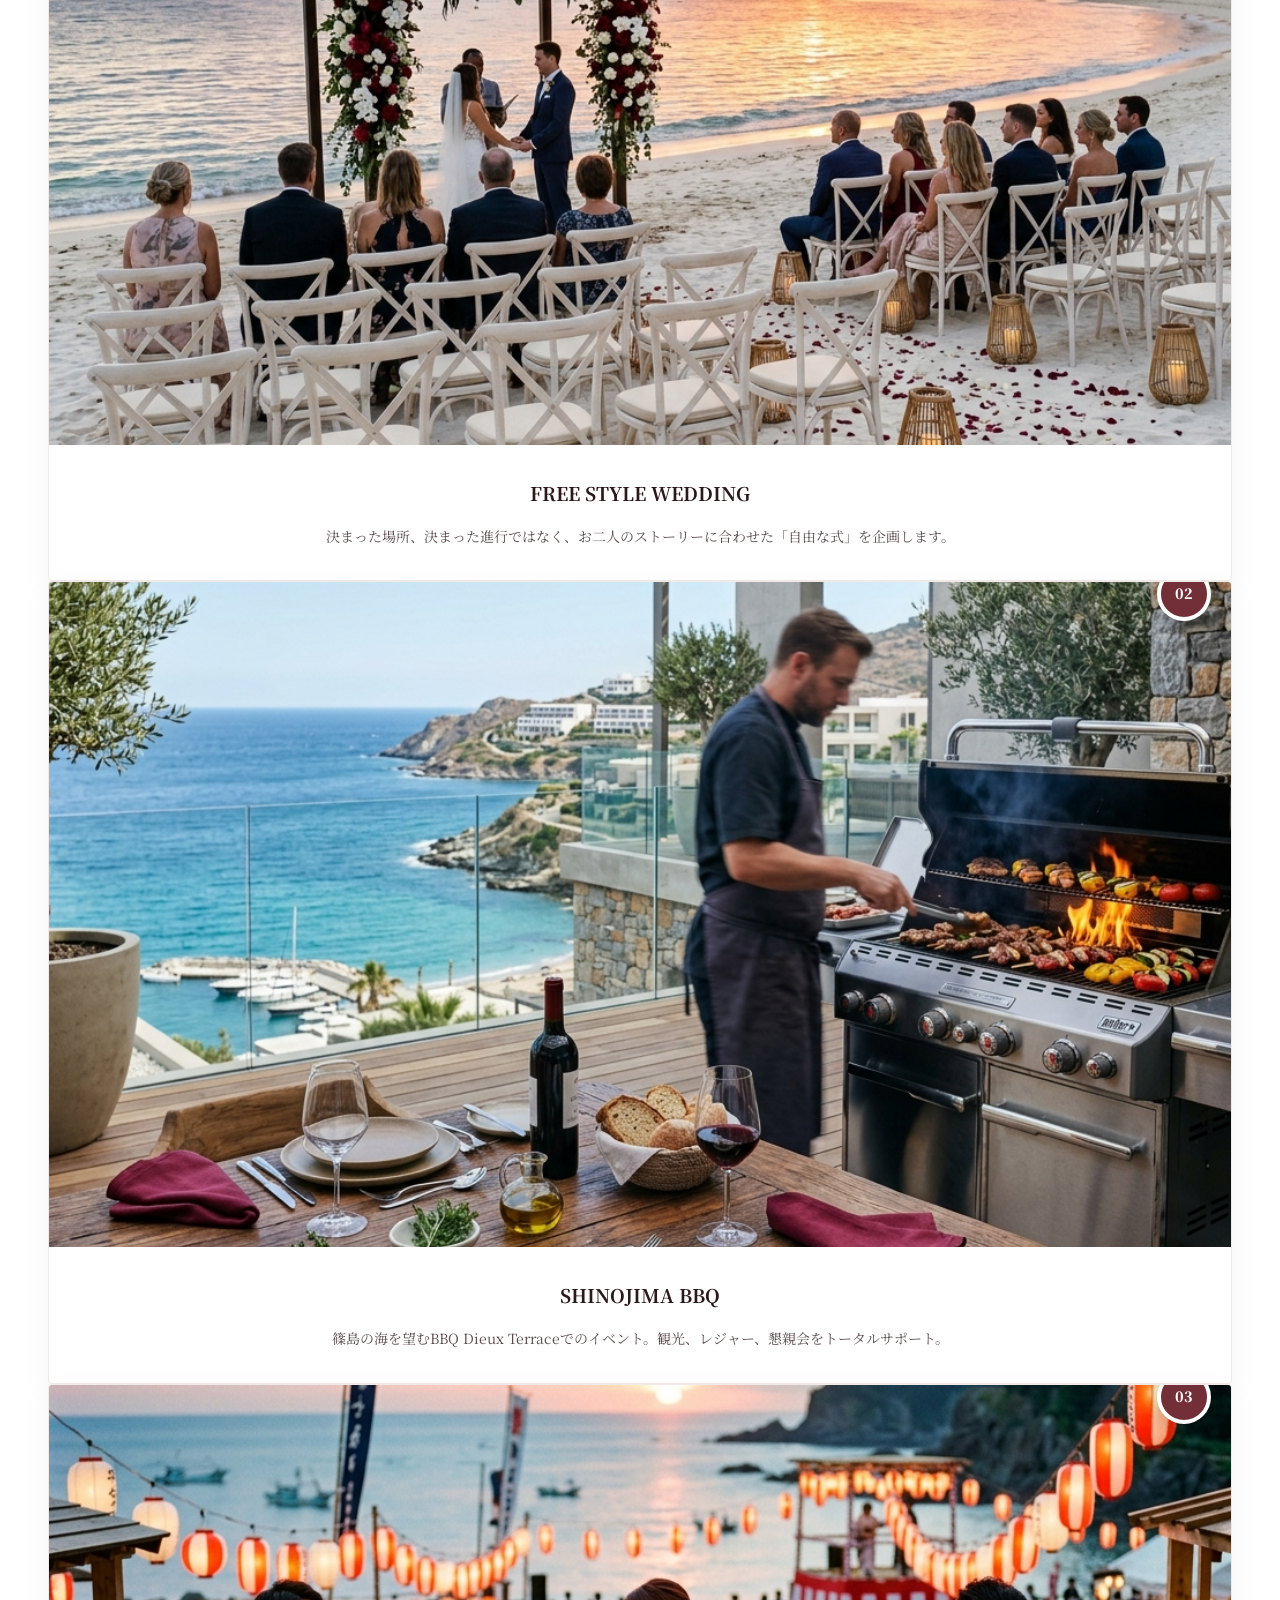
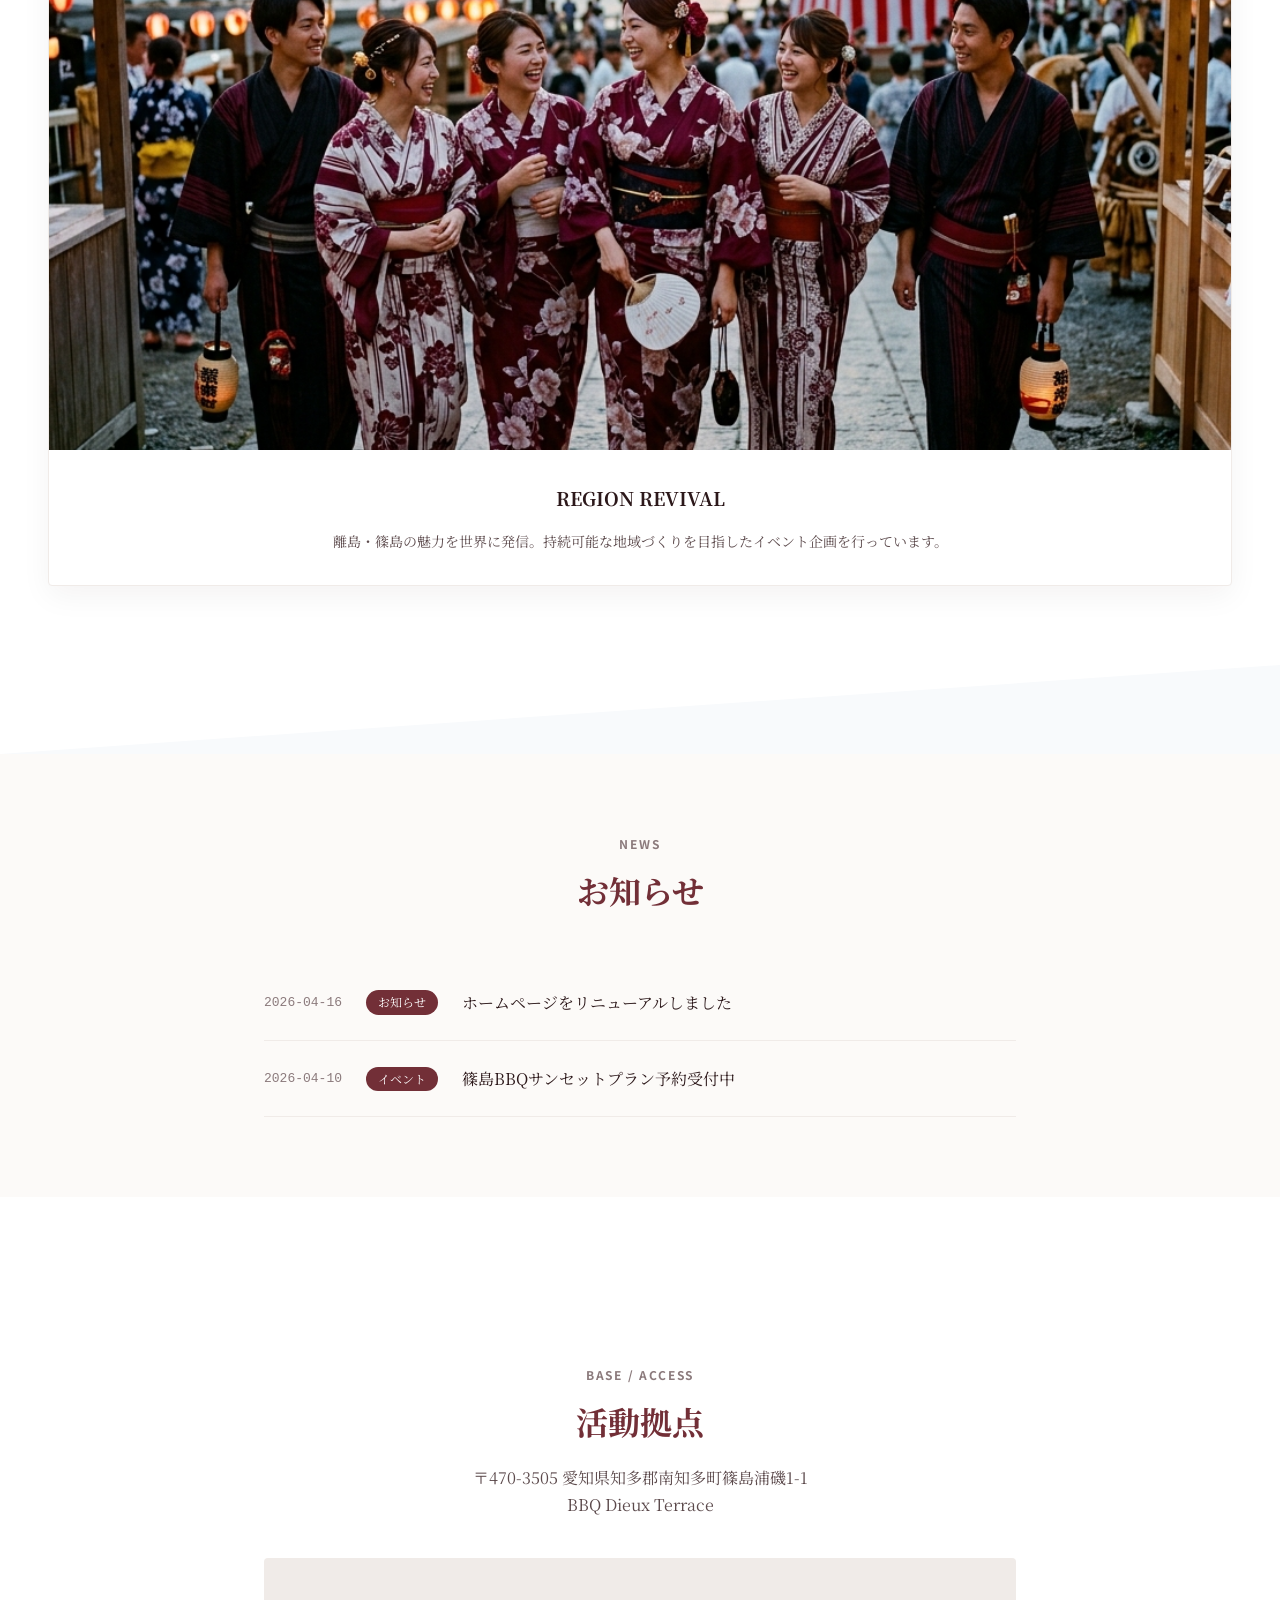
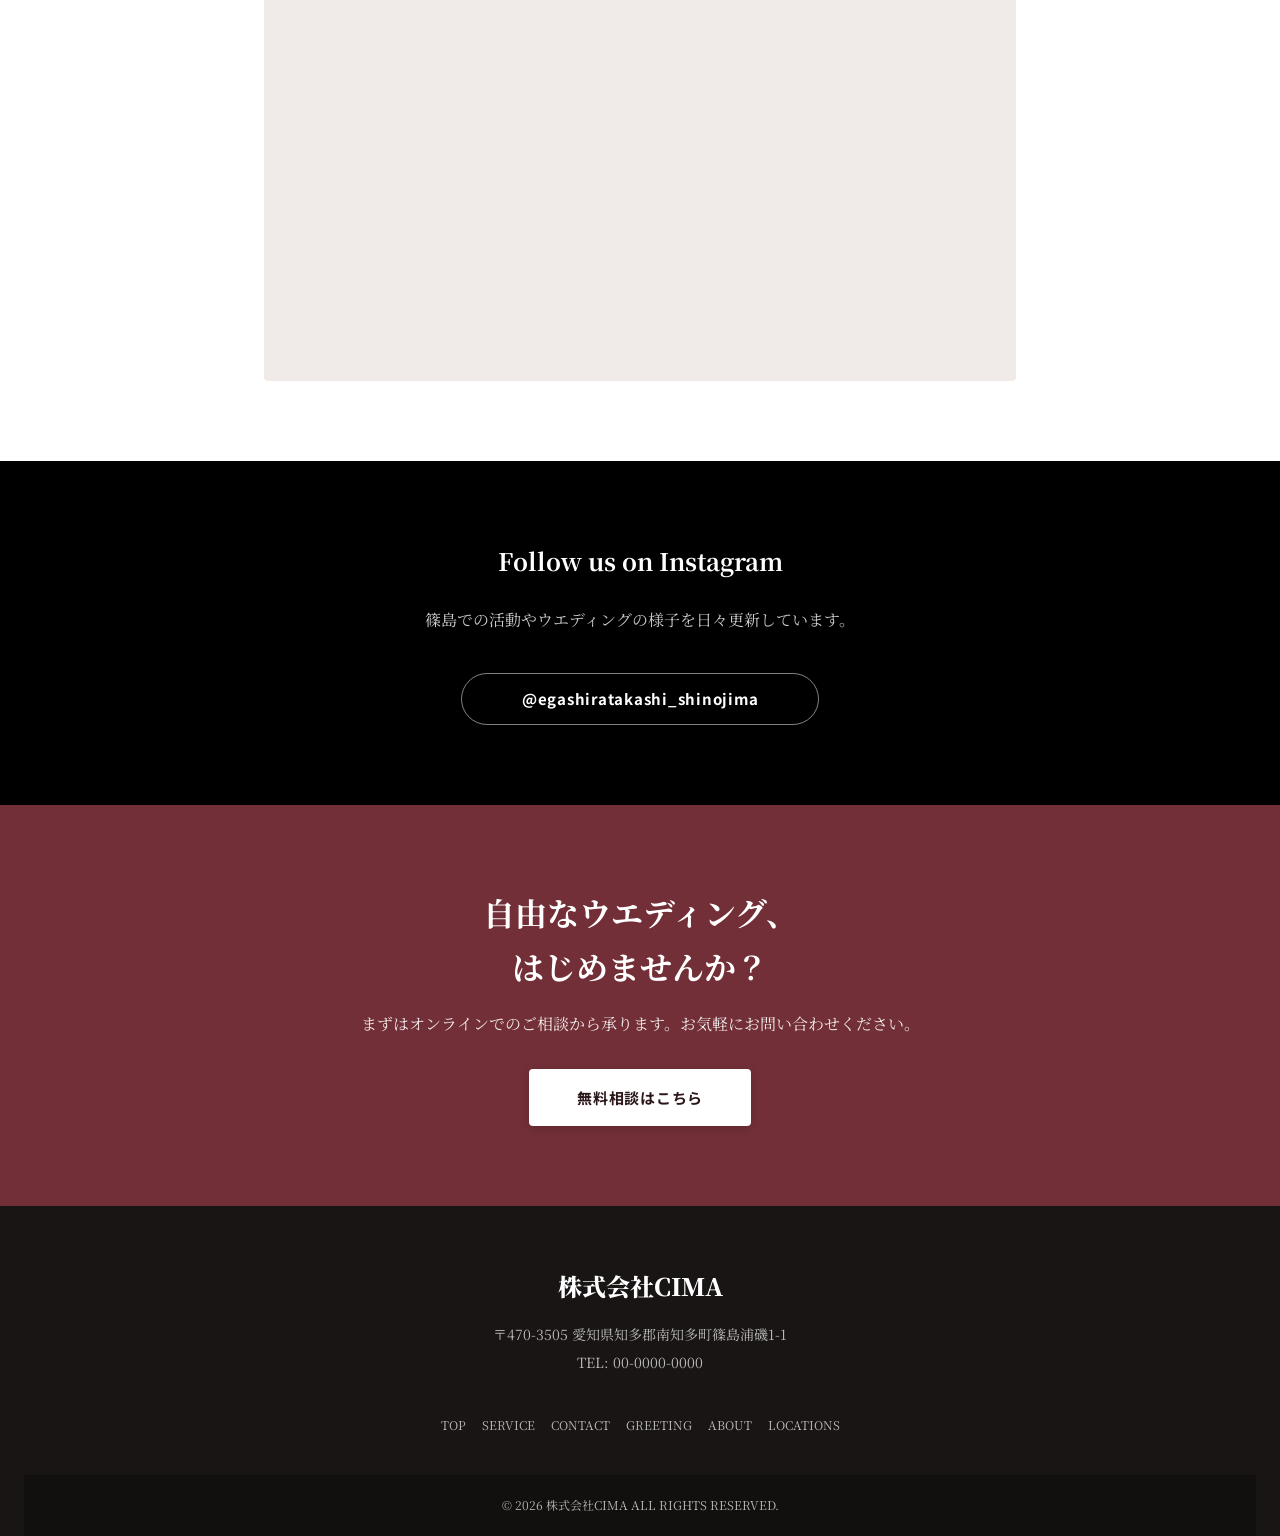
==== commit 9c20b493: "style: Full premium redesign (3-layer waves, image-based services, fashionable section dividers)" ====
--- a/index.html
+++ b/index.html
@@ -73,8 +73,16 @@
         </div>
       </div>
       <div class="divider">
-        <svg viewBox="0 0 1440 120" preserveAspectRatio="none">
-          <path d="M0,60 C240,120 480,0 720,60 C960,120 1200,0 1440,60 L1440,120 L0,120 Z" fill="#f8fafc"></path>
+        <svg class="waves" xmlns="http://www.w3.org/2000/svg" xmlns:xlink="http://www.w3.org/1999/xlink" viewBox="0 24 150 28" preserveAspectRatio="none" shape-rendering="auto">
+          <defs>
+            <path id="gentle-wave" d="M-160 44c30 0 58-18 88-18s 58 18 88 18 58-18 88-18 58 18 88 18 v44h-352z" />
+          </defs>
+          <g class="parallax-waves">
+            <use xlink:href="#gentle-wave" x="48" y="0" fill="rgba(248,250,252,0.7" />
+            <use xlink:href="#gentle-wave" x="48" y="3" fill="rgba(248,250,252,0.5)" />
+            <use xlink:href="#gentle-wave" x="48" y="5" fill="rgba(248,250,252,0.3)" />
+            <use xlink:href="#gentle-wave" x="48" y="7" fill="#f8fafc" />
+          </g>
         </svg>
       </div>
     </section>
@@ -99,30 +107,59 @@
       </div>
     </section>
 
+    <!-- Curve Divider -->
+    <div class="section-divider fade-in">
+      <svg viewBox="0 0 1440 100" preserveAspectRatio="none">
+        <path d="M0,0 C480,100 960,100 1440,0 L1440,100 L0,100 Z" fill="#fff"></path>
+      </svg>
+    </div>
+
     <!-- Service Section -->
     <section id="service" class="sec-pad">
       <div class="container">
         <p class="sec-label">OUR SERVICES</p>
         <h2 class="sec-title">提供サービス</h2>
-        <div class="grid-r" style="grid-template-columns: repeat(3, 1fr);">
-          <div class="card fade-in" style="padding: 40px; text-align: center;">
-            <div style="width: 60px; height: 60px; background: var(--main); color: #fff; border-radius: 50%; display: flex; align-items: center; justify-content: center; margin: 0 auto 24px; font-weight: 900;">01</div>
-            <h3 style="margin-bottom: 16px;">FREE STYLE WEDDING</h3>
-            <p style="font-size: 0.875rem; color: var(--ink-light);">決まった場所、決まった進行ではなく、お二人のストーリーに合わせた「自由な式」を企画します。</p>
-          </div>
-          <div class="card fade-in" style="padding: 40px; text-align: center;">
-            <div style="width: 60px; height: 60px; background: var(--main); color: #fff; border-radius: 50%; display: flex; align-items: center; justify-content: center; margin: 0 auto 24px; font-weight: 900;">02</div>
-            <h3 style="margin-bottom: 16px;">SHINOJIMA BBQ</h3>
-            <p style="font-size: 0.875rem; color: var(--ink-light);">篠島の海を望むBBQ Dieux Terraceでのイベント。観光、レジャー、懇親会をトータルサポート。</p>
-          </div>
-          <div class="card fade-in" style="padding: 40px; text-align: center;">
-            <div style="width: 60px; height: 60px; background: var(--main); color: #fff; border-radius: 50%; display: flex; align-items: center; justify-content: center; margin: 0 auto 24px; font-weight: 900;">03</div>
-            <h3 style="margin-bottom: 16px;">REGION REVIVAL</h3>
-            <p style="font-size: 0.875rem; color: var(--ink-light);">離島・篠島の魅力を世界に発信。持続可能な地域づくりを目指したイベント企画を行っています。</p>
-          </div>
-        </div>
-      </div>
-    </section>
+        <div class="grid-r" style="grid-template-columns: repeat(3, 1fr); gap: 32px;">
+          <div class="card fade-in">
+            <div class="card-image-box">
+              <img src="images/services/wedding.png" alt="FREE STYLE WEDDING">
+              <div class="card-number">01</div>
+            </div>
+            <div style="padding: 32px; text-align: center;">
+              <h3 style="margin-bottom: 16px;">FREE STYLE WEDDING</h3>
+              <p style="font-size: 0.875rem; color: var(--ink-light);">決まった場所、決まった進行ではなく、お二人のストーリーに合わせた「自由な式」を企画します。</p>
+            </div>
+          </div>
+          <div class="card fade-in">
+            <div class="card-image-box">
+              <img src="images/services/bbq.png" alt="SHINOJIMA BBQ">
+              <div class="card-number">02</div>
+            </div>
+            <div style="padding: 32px; text-align: center;">
+              <h3 style="margin-bottom: 16px;">SHINOJIMA BBQ</h3>
+              <p style="font-size: 0.875rem; color: var(--ink-light);">篠島の海を望むBBQ Dieux Terraceでのイベント。観光、レジャー、懇親会をトータルサポート。</p>
+            </div>
+          </div>
+          <div class="card fade-in">
+            <div class="card-image-box">
+              <img src="images/services/revival.png" alt="REGION REVIVAL">
+              <div class="card-number">03</div>
+            </div>
+            <div style="padding: 32px; text-align: center;">
+              <h3 style="margin-bottom: 16px;">REGION REVIVAL</h3>
+              <p style="font-size: 0.875rem; color: var(--ink-light);">離島・篠島の魅力を世界に発信。持続可能な地域づくりを目指したイベント企画を行っています。</p>
+            </div>
+          </div>
+        </div>
+      </div>
+    </section>
+
+    <!-- Tilt Divider -->
+    <div class="section-divider fade-in">
+      <svg viewBox="0 0 1440 100" preserveAspectRatio="none">
+        <path d="M0,100 L1440,0 L1440,100 L0,100 Z" fill="#f8fafc"></path>
+      </svg>
+    </div>
 
     <!-- CMS Content: NEWS (Will be dynamic later) -->
     <section id="news" class="sec-pad" style="background-color: var(--bg-gray);">
@@ -135,6 +172,13 @@
         </div>
       </div>
     </section>
+
+    <!-- Curve Divider (Reverse) -->
+    <div class="section-divider fade-in">
+      <svg viewBox="0 0 1440 100" preserveAspectRatio="none">
+        <path d="M0,100 C480,0 960,0 1440,100 L1440,100 L0,100 Z" fill="#fff"></path>
+      </svg>
+    </div>
 
     <!-- Map Section -->
     <section id="map" class="sec-pad">
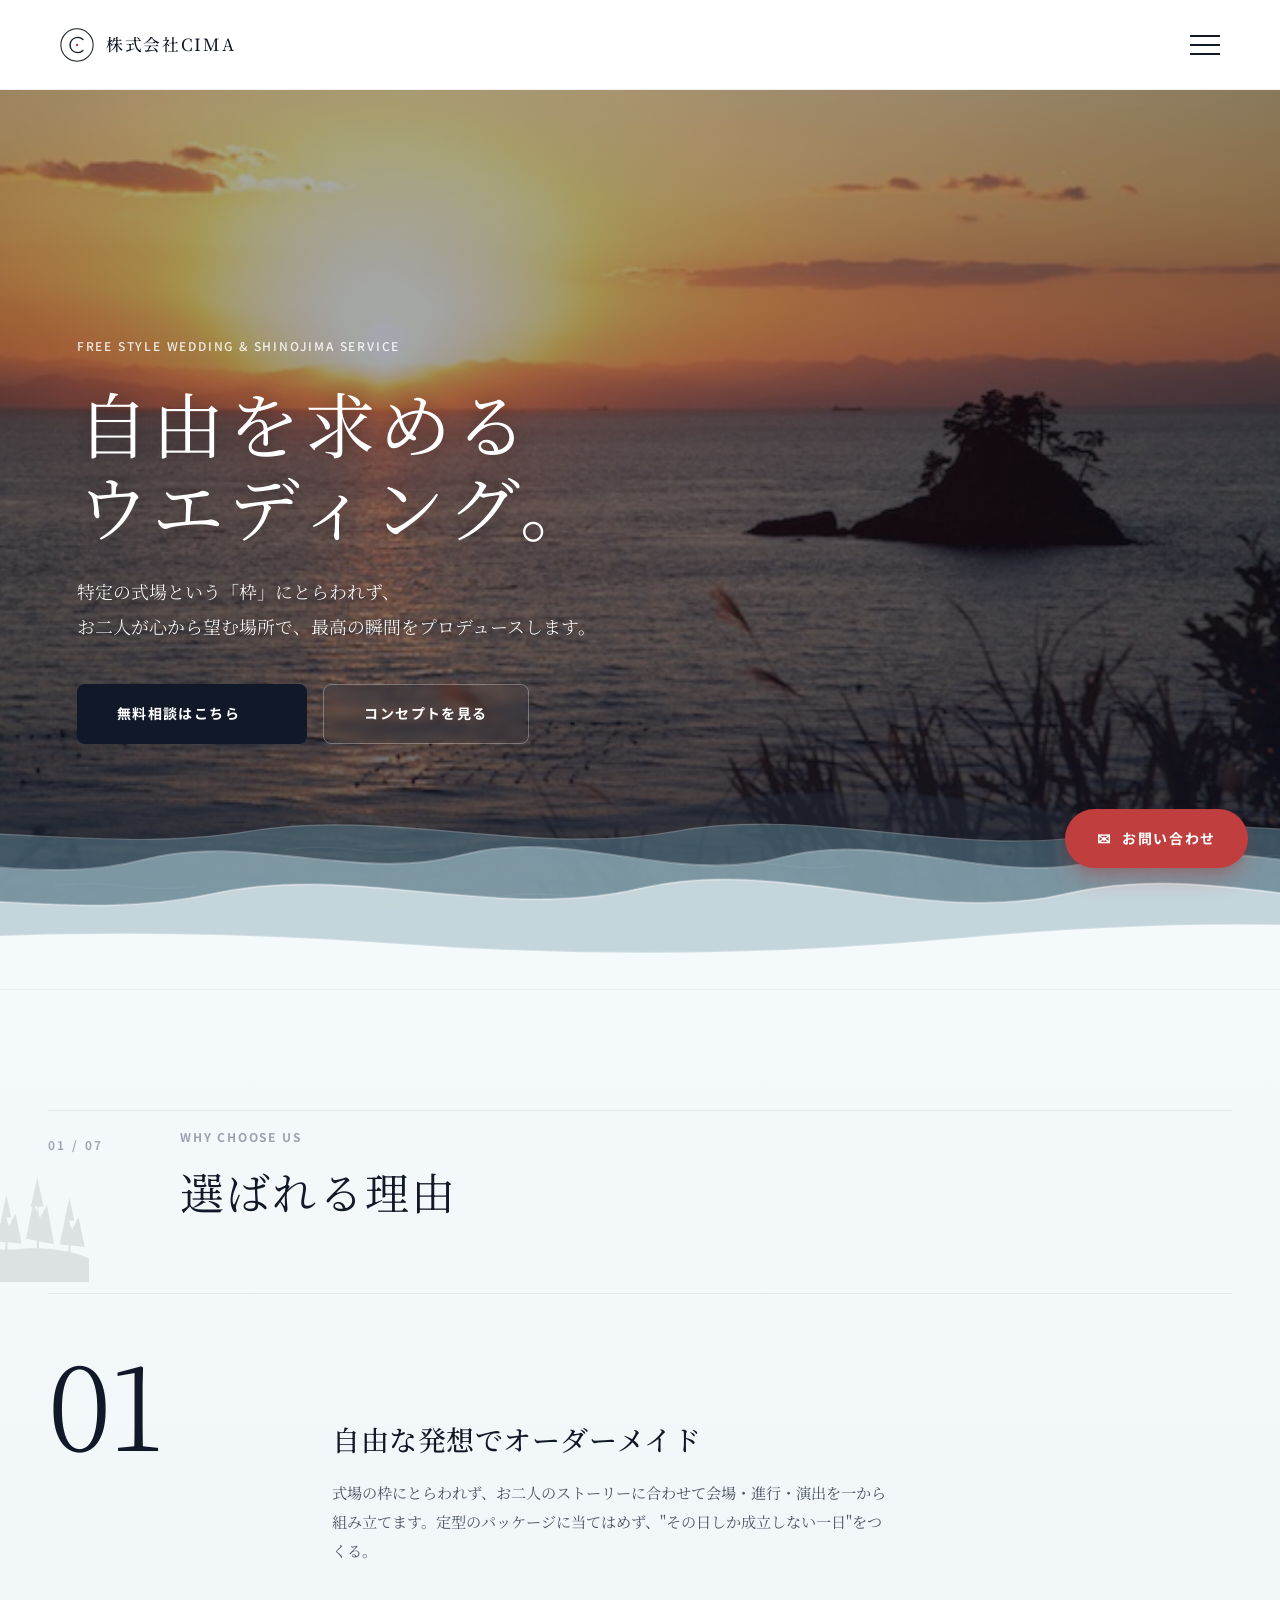
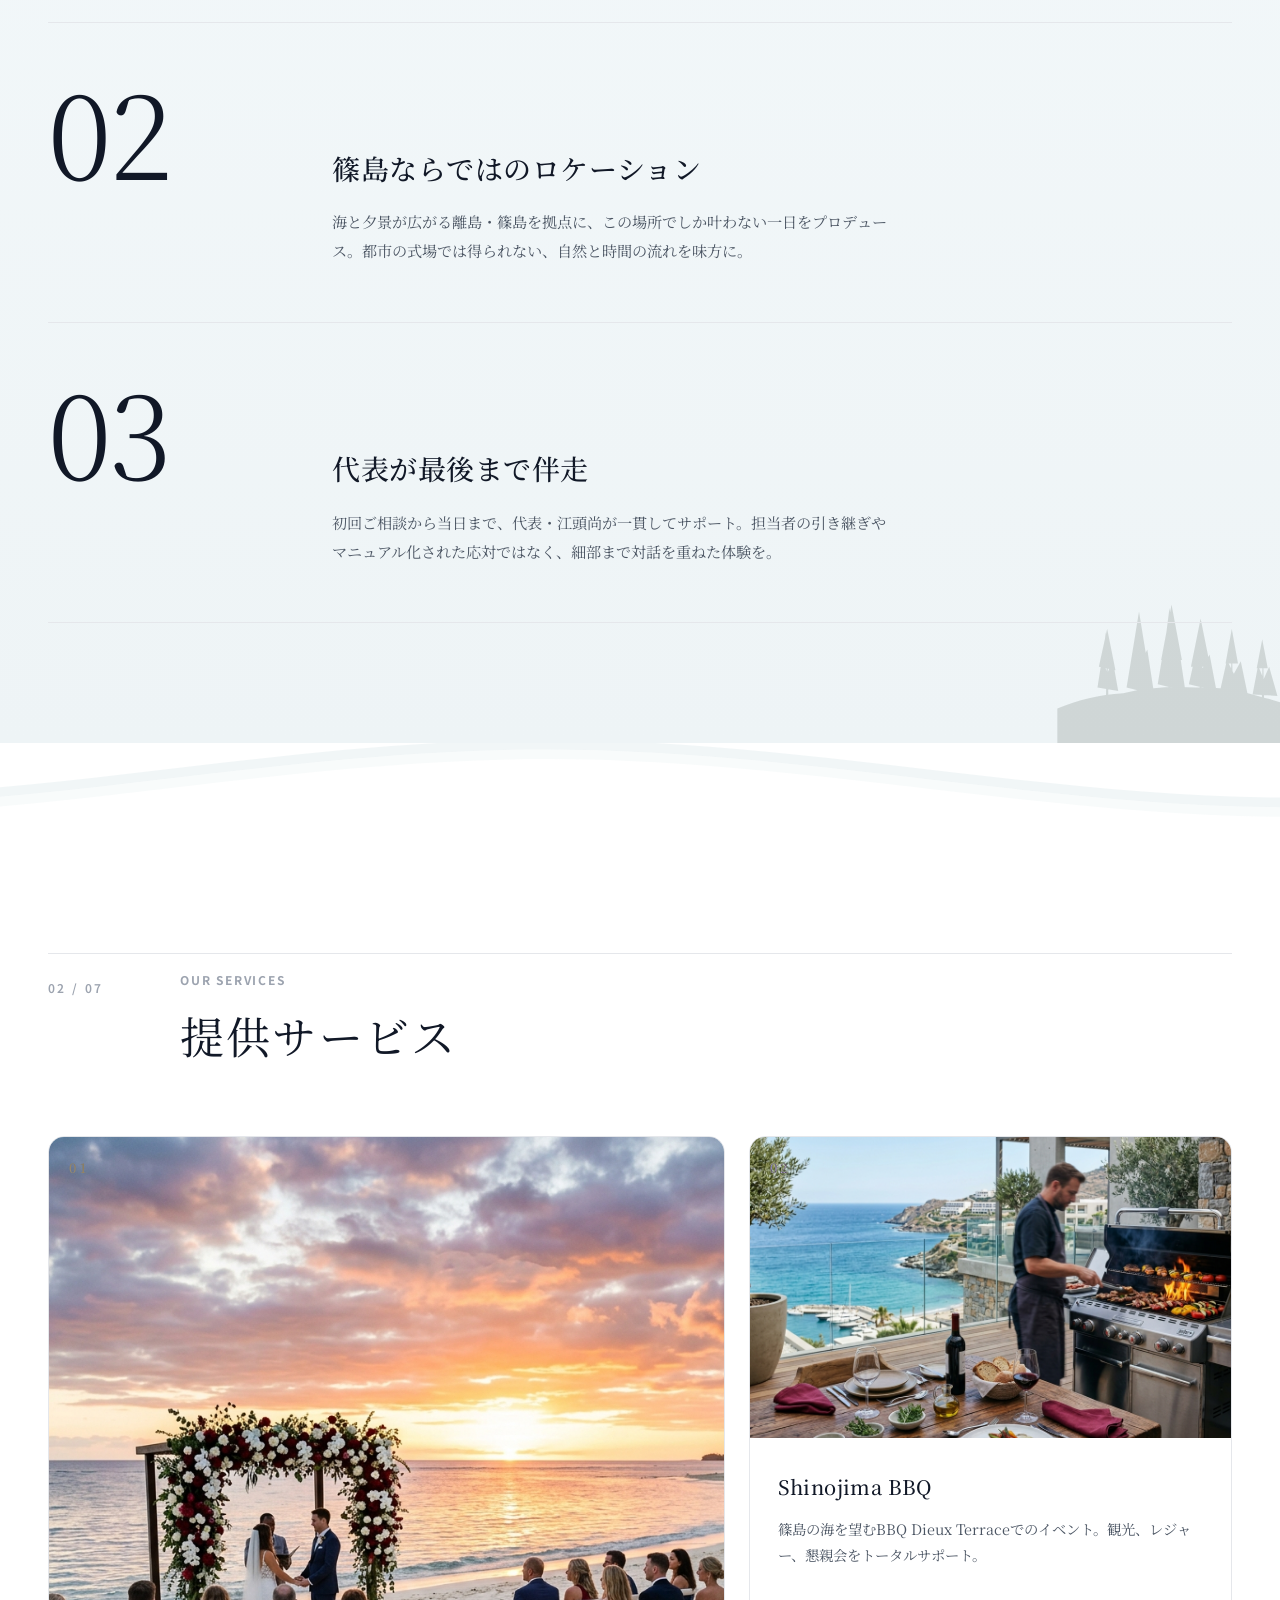
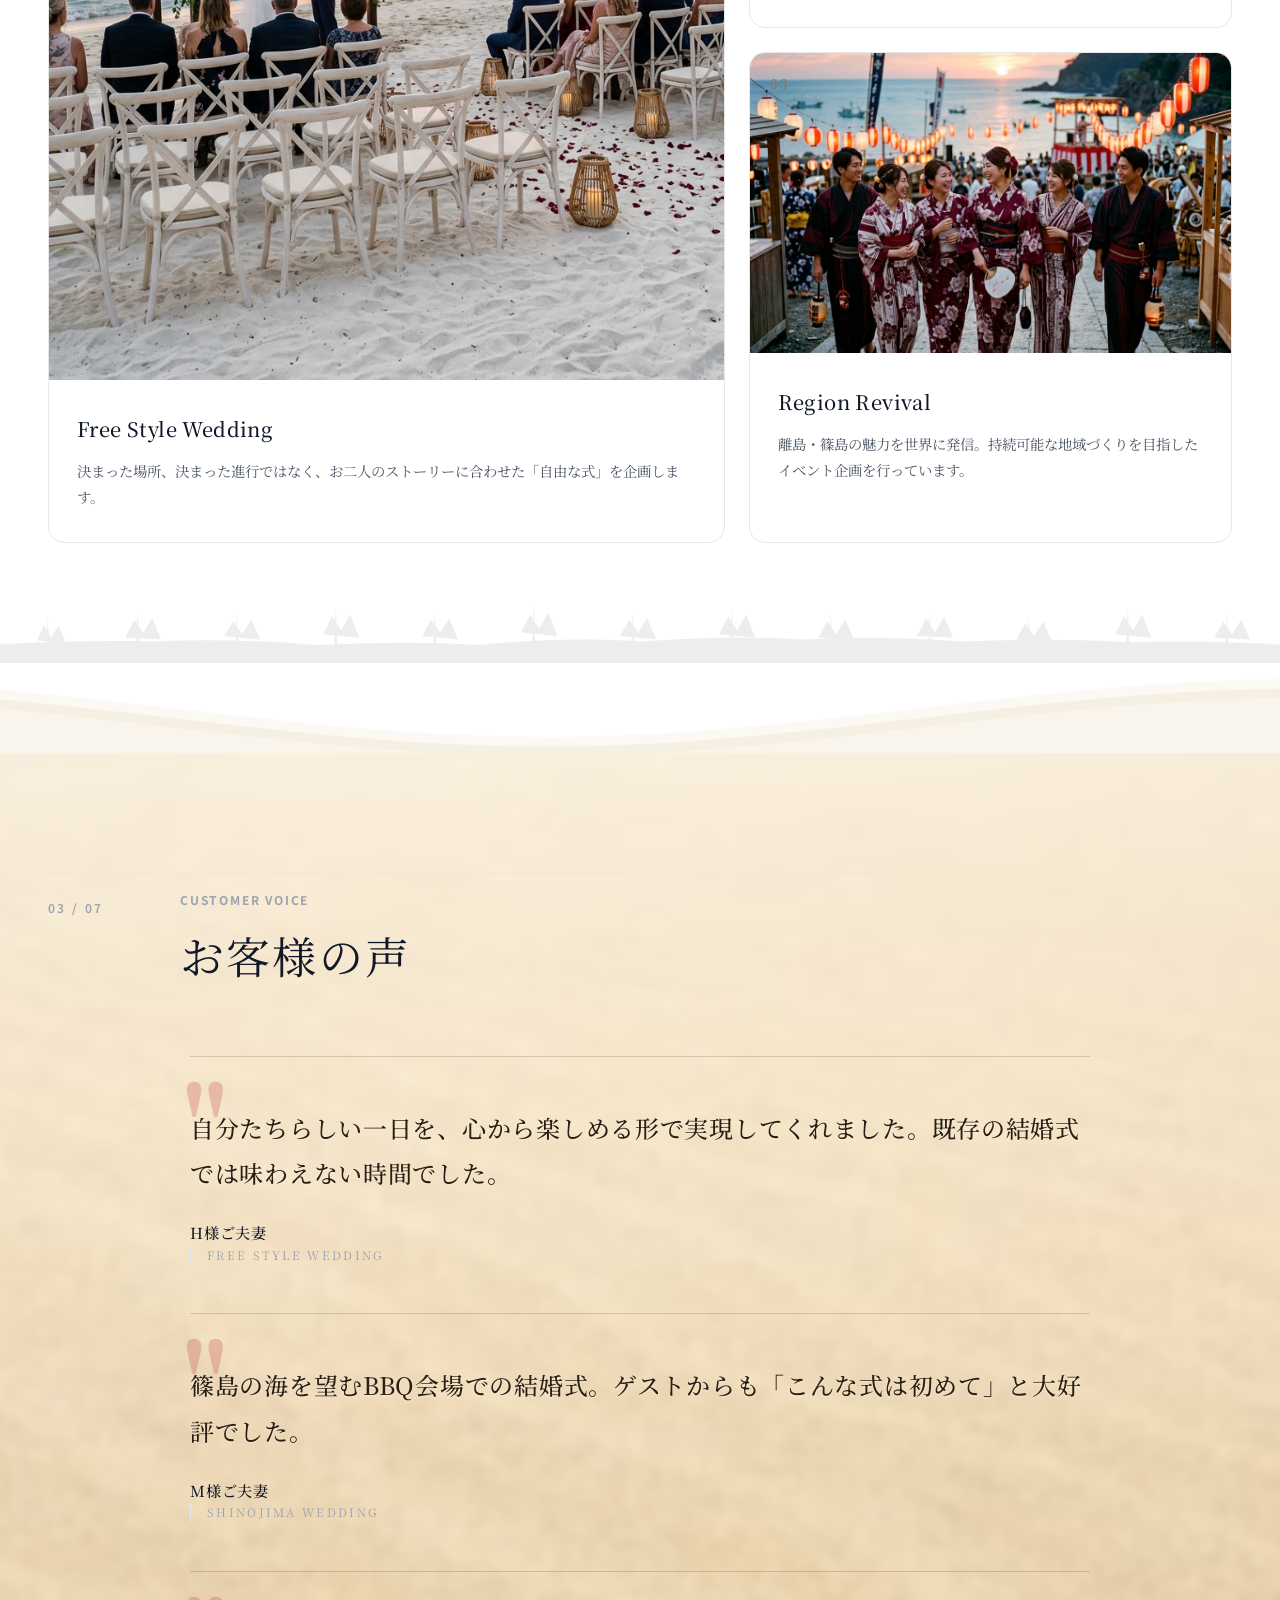
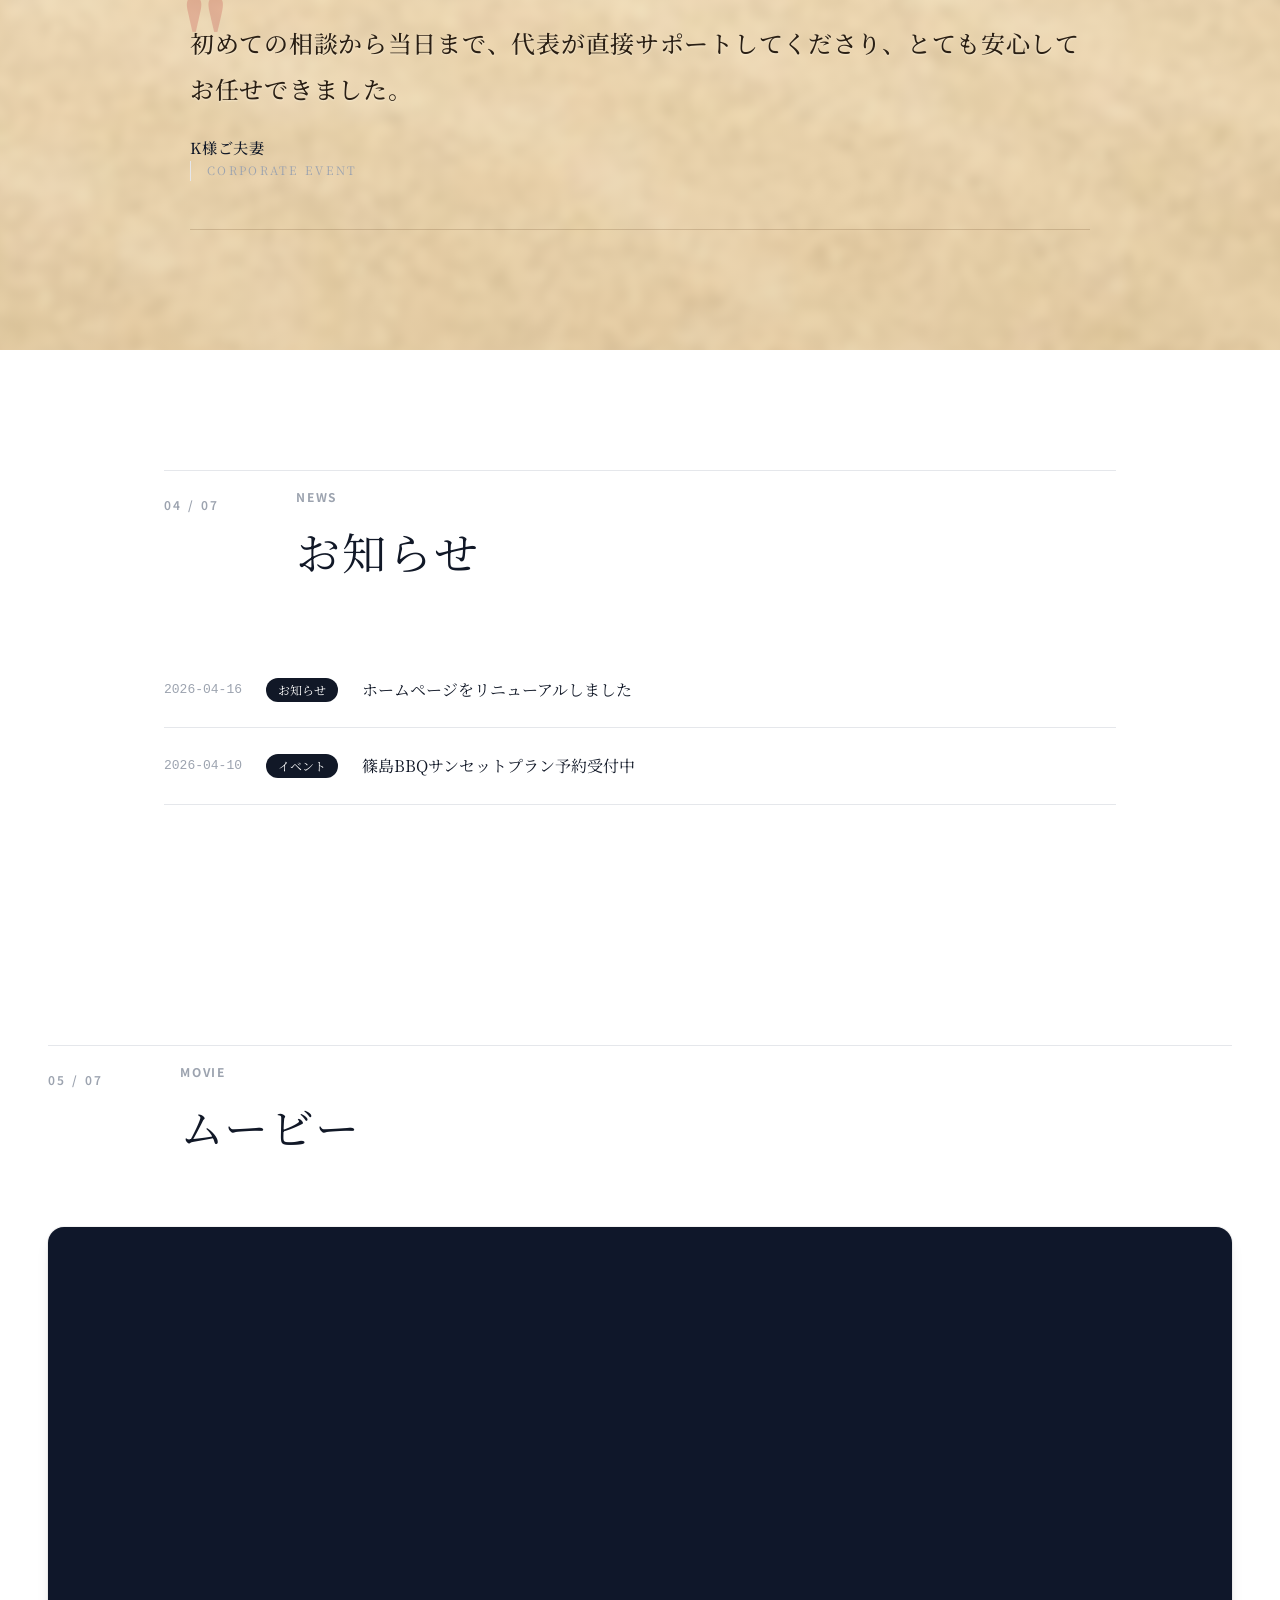
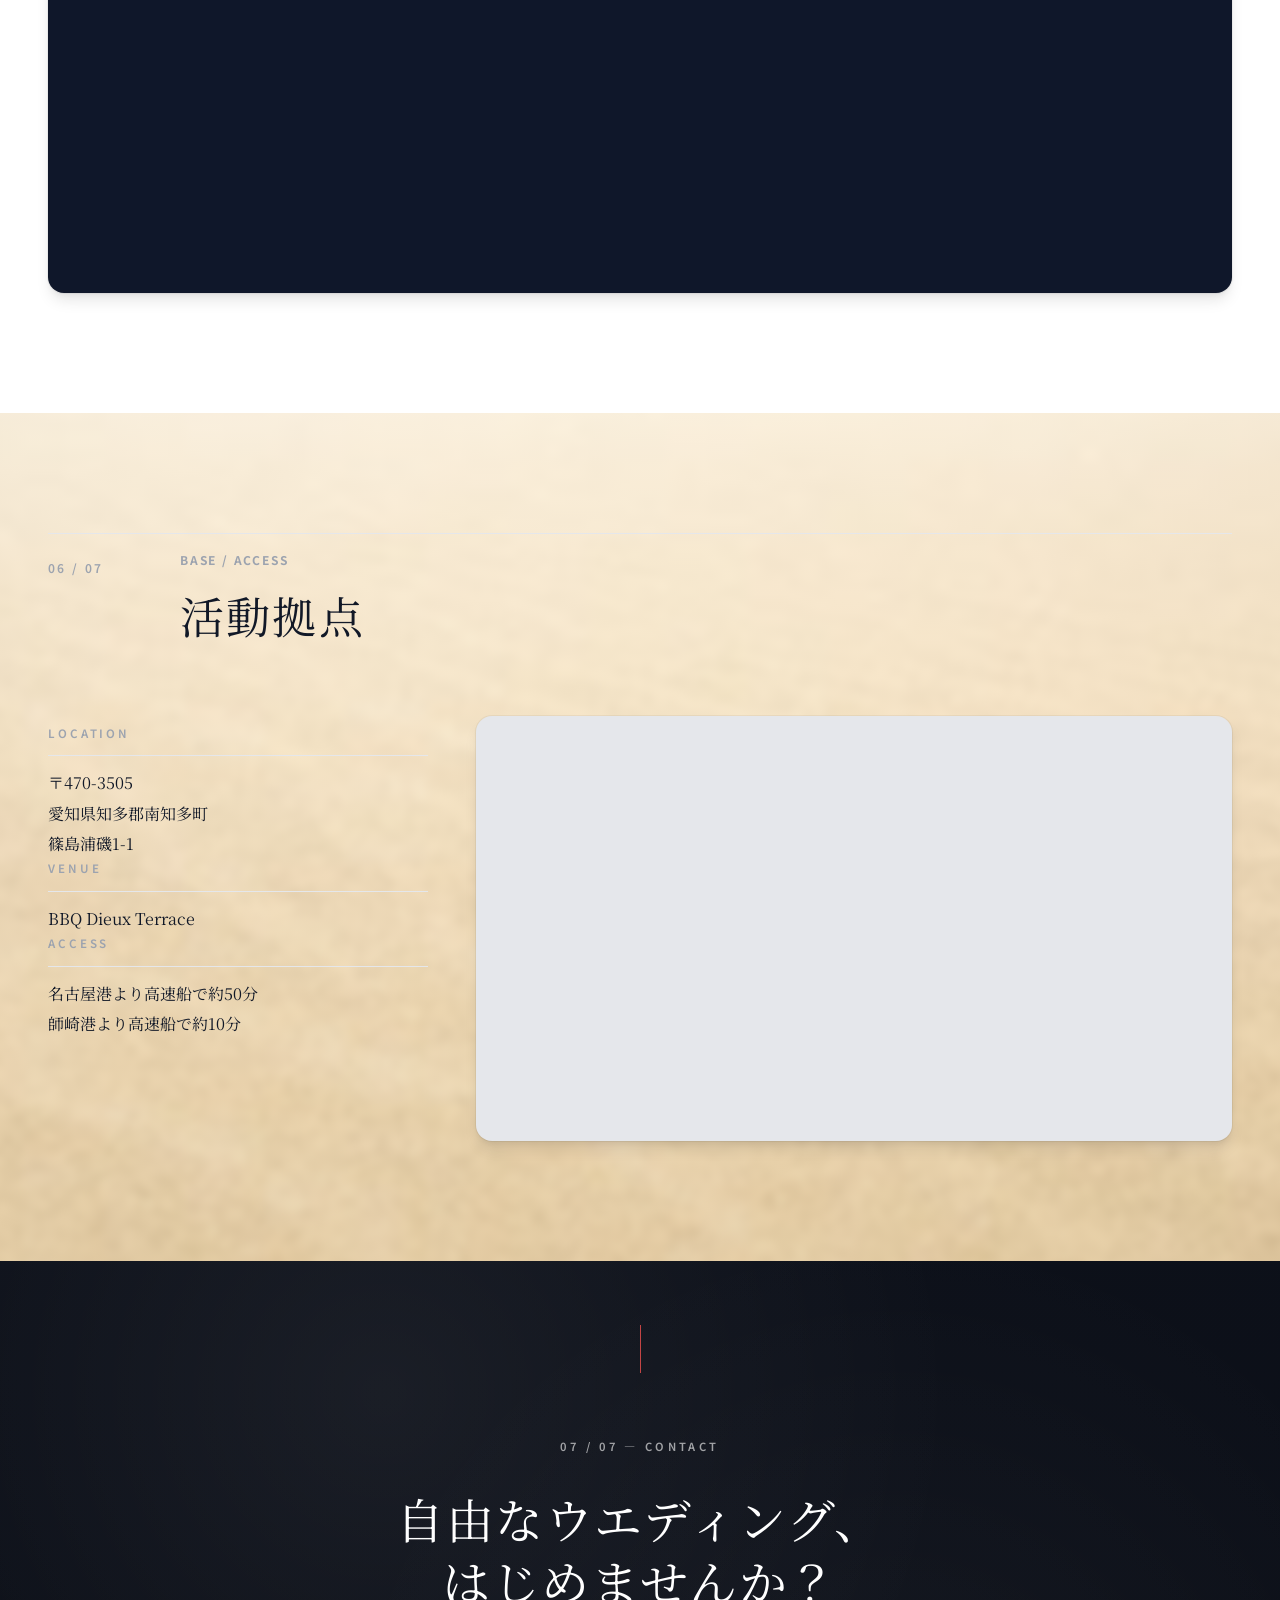
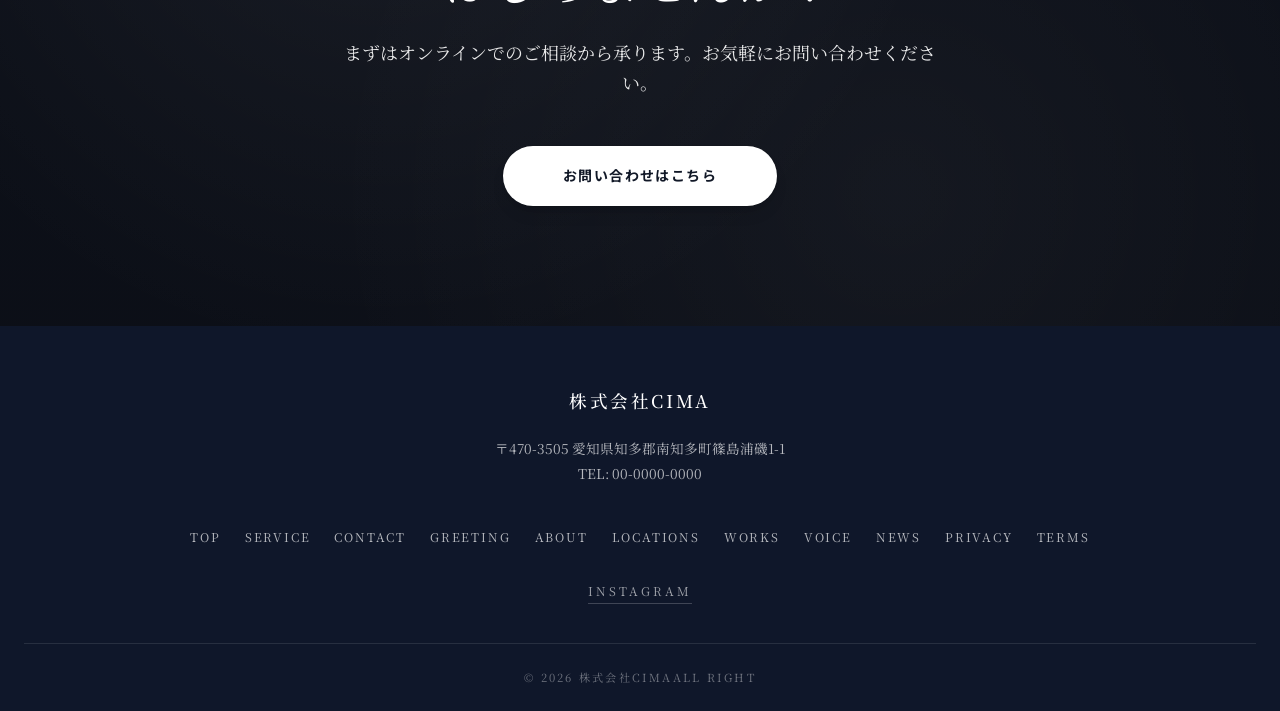
==== commit 2d2513e4: "feat: Shinojima-themed site refresh + shared layout partials - Hero: real sunset photo, left-aligned" ====
--- a/index.html
+++ b/index.html
@@ -21,7 +21,8 @@
   <meta property="og:url" content="https://cima-wedding.jp/">
   <meta property="og:site_name" content="株式会社CIMA">
   <meta property="og:image" content="images/common/ogp.jpg">
-  <!-- JS -->
+  <!-- JS (layout.js must load first to inject partials before hamburger.js) -->
+  <script src="js/layout.js" defer></script>
   <script src="js/entrance-animation.js" defer></script>
   <script src="js/hamburger.js" defer></script>
   <script src="js/parallax.js" defer></script>
@@ -30,222 +31,384 @@
 </head>
 <body>
 
-  <!-- Curtain Overlay -->
+  <!-- Curtain Overlay (Shinojima sunset) -->
   <div class="curtain-overlay">
     <div class="curtain-logo">株式会社CIMA</div>
+
+    <div class="curtain-waves" aria-hidden="true">
+      <svg xmlns="http://www.w3.org/2000/svg" viewBox="0 24 150 28" preserveAspectRatio="none">
+        <defs>
+          <path id="curtain-wave" d="M-160 44c30 0 58-18 88-18s 58 18 88 18 58-18 88-18 58 18 88 18 v44h-352z" />
+        </defs>
+        <g>
+          <use xlink:href="#curtain-wave" x="48" y="0" fill="rgba(40, 25, 20, 0.4)" />
+          <use xlink:href="#curtain-wave" x="48" y="4" fill="rgba(25, 15, 12, 0.65)" />
+          <use xlink:href="#curtain-wave" x="48" y="8" fill="rgba(10, 8, 12, 0.95)" />
+        </g>
+      </svg>
+    </div>
   </div>
 
-  <!-- Header -->
-  <header class="site-header">
-    <a href="index.html" class="logo">株式会社CIMA</a>
-    <div class="nav-toggle" id="navToggle">
-      <span></span><span></span><span></span>
-    </div>
-    <nav class="nav-menu" id="navMenu">
-      <ul>
-        <li><a href="index.html">TOP</a></li>
-        <li><a href="service.html">SERVICE</a></li>
-        <li><a href="contact.html">CONTACT</a></li>
-        <li><a href="greeting.html">GREETING</a></li>
-        <li><a href="about.html">ABOUT</a></li>
-        <li><a href="wedding-venues.html">LOCATIONS</a></li>
-      </ul>
-      <div class="nav-footer">
-        <a href="https://www.instagram.com/egashiratakashi_shinojima" target="_blank" class="sns-link">Instagram</a>
-        <a href="contact.html" class="btn btn-primary">お問い合わせ</a>
-      </div>
-    </nav>
-  </header>
+  <div data-partial="header"></div>
 
   <main>
     <!-- Hero Section -->
-    <section class="hero-section parallax" data-speed="0.8" style="background-image: url('images/hero/hero-shinojima.jpg');">
-      <div class="hero-overlay" style="background: linear-gradient(to bottom, rgba(0,0,0,0.2), rgba(0,0,0,0.6));"></div>
+    <section class="hero-section parallax" data-speed="0.3">
+      <div class="hero-overlay"></div>
       <div class="container hero-inner">
-        <div class="fade-in">
-          <p class="sec-label" style="color: rgba(255,255,255,0.9); text-shadow: 0 2px 10px rgba(0,0,0,0.3);">FREE STYLE WEDDING & SHINOJIMA SERVICE</p>
-          <h1 style="font-size: clamp(2.5rem, 6vw, 4.5rem); line-height: 1.1; margin-bottom: 32px; letter-spacing: 0.05em;">自由を求める<br>ウエディング。</h1>
-          <p class="hero-desc" style="font-size: 1.25rem; max-width: 700px; margin: 0 auto 48px; text-shadow: 0 2px 10px rgba(0,0,0,0.5); font-weight: 300; opacity: 0.95;">特定の式場という「枠」にとらわれず、<br>お二人が心から望む場所で、最高の瞬間をプロデュースします。</p>
-          <div class="hero-btns" style="display: flex; gap: 20px; justify-content: center;">
-            <a href="contact.html" class="btn btn-primary" style="padding: 18px 48px;">無料相談はこちら</a>
-            <a href="service.html" class="btn btn-hero-secondary" style="padding: 18px 48px;">コンセプトを見る</a>
-          </div>
-        </div>
-      </div>
-      <div class="divider">
-        <svg class="waves" xmlns="http://www.w3.org/2000/svg" xmlns:xlink="http://www.w3.org/1999/xlink" viewBox="0 24 150 28" preserveAspectRatio="none" shape-rendering="auto">
+        <div class="hero-content">
+          <p class="sec-label hero-label reveal-up">Free Style Wedding & Shinojima Service</p>
+          <h1 class="hero-title text-reveal"><span>自由を求める<br>ウエディング。</span></h1>
+          <p class="hero-desc reveal-up">特定の式場という「枠」にとらわれず、<br>お二人が心から望む場所で、最高の瞬間をプロデュースします。</p>
+          <div class="hero-btns reveal-up">
+            <a href="contact.html" class="btn btn-primary">無料相談はこちら</a>
+            <a href="service.html" class="btn btn-hero-secondary">コンセプトを見る</a>
+          </div>
+        </div>
+      </div>
+
+      <!-- Hero-integrated waves — realistic multi-layer sea -->
+      <div class="hero-waves" aria-hidden="true">
+        <svg xmlns="http://www.w3.org/2000/svg" viewBox="0 0 1440 200" preserveAspectRatio="none">
           <defs>
-            <path id="gentle-wave" d="M-160 44c30 0 58-18 88-18s 58 18 88 18 58-18 88-18 58 18 88 18 v44h-352z" />
+            <filter id="wave-blur-far"><feGaussianBlur stdDeviation="1.2"/></filter>
+            <filter id="wave-blur-mid"><feGaussianBlur stdDeviation="0.5"/></filter>
           </defs>
-          <g class="parallax-waves">
-            <use xlink:href="#gentle-wave" x="48" y="0" fill="rgba(248,250,252,0.7" />
-            <use xlink:href="#gentle-wave" x="48" y="3" fill="rgba(248,250,252,0.5)" />
-            <use xlink:href="#gentle-wave" x="48" y="5" fill="rgba(248,250,252,0.3)" />
-            <use xlink:href="#gentle-wave" x="48" y="7" fill="#f8fafc" />
+
+          <!-- Far horizon haze -->
+          <path class="wave-layer layer-far"
+            d="M-200 60 Q80 48 360 62 T800 56 T1200 64 T1640 56 L1640 200 L-200 200 Z"
+            fill="rgba(30, 42, 58, 0.5)"
+            filter="url(#wave-blur-far)"/>
+
+          <!-- Mid-back swells (asymmetric) -->
+          <path class="wave-layer layer-mid-back"
+            d="M-200 82 C-40 68 120 96 280 78 C440 60 600 98 760 78 C920 58 1080 100 1240 80 C1400 62 1560 92 1640 80 L1640 200 L-200 200 Z"
+            fill="rgba(90, 125, 140, 0.55)"
+            filter="url(#wave-blur-mid)"/>
+          <!-- Foam ridge on mid-back -->
+          <path class="wave-layer layer-mid-back-foam"
+            d="M-200 82 C-40 68 120 96 280 78 C440 60 600 98 760 78 C920 58 1080 100 1240 80 C1400 62 1560 92 1640 80"
+            fill="none" stroke="rgba(255, 255, 255, 0.25)" stroke-width="0.9"/>
+
+          <!-- Mid-front choppy waves -->
+          <path class="wave-layer layer-mid-front"
+            d="M-200 108 C-80 88 40 122 160 100 C280 78 400 118 520 96 C640 74 760 120 880 98 C1000 76 1120 122 1240 100 C1360 78 1480 118 1640 100 L1640 200 L-200 200 Z"
+            fill="rgba(155, 185, 195, 0.65)"/>
+          <!-- Foam ridge on mid-front -->
+          <path class="wave-layer layer-mid-front-foam"
+            d="M-200 108 C-80 88 40 122 160 100 C280 78 400 118 520 96 C640 74 760 120 880 98 C1000 76 1120 122 1240 100 C1360 78 1480 118 1640 100"
+            fill="none" stroke="rgba(255, 255, 255, 0.45)" stroke-width="0.8"/>
+
+          <!-- Front crashing waves (irregular, with deeper troughs) -->
+          <path class="wave-layer layer-front-back"
+            d="M-200 138 C-60 116 80 150 240 126 C400 102 560 148 720 122 C880 96 1040 152 1200 126 C1360 100 1520 148 1640 130 L1640 200 L-200 200 Z"
+            fill="rgba(210, 225, 230, 0.85)"/>
+          <!-- Foam spray on front -->
+          <path class="wave-layer layer-front-back-foam"
+            d="M-200 138 C-60 116 80 150 240 126 C400 102 560 148 720 122 C880 96 1040 152 1200 126 C1360 100 1520 148 1640 130"
+            fill="none" stroke="rgba(255, 255, 255, 0.7)" stroke-width="1"/>
+
+          <!-- Shore wash (smooth, reaches bottom) -->
+          <path class="wave-layer layer-shore"
+            d="M-200 166 Q120 148 440 164 Q760 180 1080 160 Q1400 140 1640 158 L1640 200 L-200 200 Z"
+            fill="#f4f9fb"/>
+
+          <!-- Small surface ripples (detail) -->
+          <g class="wave-layer layer-ripples" stroke="rgba(255,255,255,0.18)" stroke-width="0.5" fill="none">
+            <path d="M60 120 Q100 116 140 120 T220 120"/>
+            <path d="M320 92 Q360 88 400 92 T480 92"/>
+            <path d="M560 128 Q600 124 640 128 T720 128"/>
+            <path d="M800 104 Q840 100 880 104 T960 104"/>
+            <path d="M1040 132 Q1080 128 1120 132 T1200 132"/>
+            <path d="M1280 96 Q1320 92 1360 96 T1440 96"/>
           </g>
         </svg>
       </div>
     </section>
 
-    <!-- Representative Info / Introduction -->
-    <section class="sec-pad" style="background-color: var(--bg-gray);">
-      <div class="container" style="max-width: 1000px;">
-        <div class="grid-r" style="grid-template-columns: 1fr 1fr; gap: 60px; align-items: center;">
-          <div class="fade-in">
-            <div style="position: relative; border-radius: var(--radius); overflow: hidden; box-shadow: var(--shadow-hover);">
-               <div style="aspect-ratio: 4/5; background: var(--border); display: flex; align-items: center; justify-content: center; color: var(--ink-muted);">篠島での一枚</div>
-            </div>
-          </div>
-          <div class="fade-in">
-            <p class="sec-label" style="text-align: left;">REPRESENTATIVE</p>
-            <h2 style="font-family: var(--font-serif); font-size: 2rem; margin-bottom: 24px;">代表 江頭 尚<br><span style="font-size: 1rem; color: var(--ink-light); font-weight: 400;">Takashi Egashira</span></h2>
-            <p style="margin-bottom: 20px;">2016年に株式会社CIMAを設立。現在は愛知県・篠島を拠点に、ウエディングプロデュース、BBQ施設の運営、地域活性化など多岐にわたる活動を展開しています。</p>
-            <p style="margin-bottom: 32px;">「自由を求めるウエディング」をコンセプトに、お二人の想いに最もふさわしい場所選びからトータルでサポートいたします。</p>
-            <a href="greeting.html" class="btn btn-hero-secondary" style="border-color: var(--main); color: var(--main);">代表あいさつを読む</a>
-          </div>
-        </div>
-      </div>
-    </section>
-
-    <!-- Curve Divider -->
-    <div class="section-divider fade-in">
-      <svg viewBox="0 0 1440 100" preserveAspectRatio="none">
-        <path d="M0,0 C480,100 960,100 1440,0 L1440,100 L0,100 Z" fill="#fff"></path>
+    <!-- Reasons Section -->
+    <section id="reasons" class="sec-pad bg-sky has-pines">
+      <div class="pine-silhouette right-edge" aria-hidden="true">
+        <svg viewBox="0 0 440 520" xmlns="http://www.w3.org/2000/svg" preserveAspectRatio="xMaxYMax meet">
+          <g fill="#1a2a1f">
+            <!-- Rock base -->
+            <path d="M60 520 L60 470 C90 458 120 450 155 448 C190 440 225 438 260 440 C295 438 330 445 360 455 C390 462 415 475 440 490 L440 520 Z"/>
+            <!-- Pine trees -->
+            <path d="M130 470 L132 360 L134 470 Z M118 440 L125 395 L132 420 L140 400 L148 445 Z M125 400 L130 360 L135 400 Z M120 410 L132 355 L144 415 Z"/>
+            <path d="M175 465 L177 340 L179 465 Z M160 440 L170 380 L180 405 L190 385 L200 450 Z M170 395 L177 335 L184 395 Z M165 410 L178 330 L191 410 Z"/>
+            <path d="M220 470 L222 330 L224 470 Z M205 435 L215 375 L225 395 L235 378 L245 445 Z M215 380 L222 325 L230 380 Z M210 400 L225 320 L240 400 Z"/>
+            <path d="M265 470 L267 350 L269 470 Z M250 435 L260 390 L270 412 L280 392 L290 445 Z M258 395 L266 345 L274 395 Z M253 410 L267 340 L281 410 Z"/>
+            <path d="M310 470 L312 360 L314 470 Z M295 445 L305 400 L315 420 L325 402 L335 450 Z M303 405 L312 355 L321 405 Z"/>
+            <path d="M355 475 L357 375 L359 475 Z M342 450 L350 408 L358 428 L366 410 L378 452 Z M348 412 L356 370 L364 412 Z"/>
+          </g>
+        </svg>
+      </div>
+      <div class="pine-silhouette left-edge" aria-hidden="true">
+        <svg viewBox="0 0 280 360" xmlns="http://www.w3.org/2000/svg" preserveAspectRatio="xMinYMax meet">
+          <g fill="#1a2a1f">
+            <path d="M0 360 L0 320 C20 316 40 312 65 314 C90 310 115 312 135 316 C150 318 160 322 170 326 L170 360 Z"/>
+            <path d="M50 328 L52 240 L54 328 Z M38 302 L47 260 L56 280 L65 262 L74 305 Z M45 268 L52 235 L59 268 Z"/>
+            <path d="M95 330 L97 215 L99 330 Z M80 298 L90 248 L100 268 L110 250 L120 306 Z M87 252 L96 210 L105 252 Z"/>
+            <path d="M140 332 L142 245 L144 332 Z M128 306 L137 265 L146 285 L155 267 L164 310 Z M135 272 L142 240 L149 272 Z"/>
+          </g>
+        </svg>
+      </div>
+      <div class="container">
+        <div class="sec-head reveal-up">
+          <span class="sec-num">01 / 07</span>
+          <div class="sec-head-inner">
+            <p class="sec-label">Why Choose Us</p>
+            <h2 class="sec-title">選ばれる理由</h2>
+          </div>
+        </div>
+        <div class="reasons-grid">
+          <div class="reason-card reveal-up stagger-item">
+            <div class="reason-number">01</div>
+            <div class="reason-body">
+              <h3 class="reason-title">自由な発想でオーダーメイド</h3>
+              <p class="reason-desc">式場の枠にとらわれず、お二人のストーリーに合わせて会場・進行・演出を一から組み立てます。定型のパッケージに当てはめず、"その日しか成立しない一日"をつくる。</p>
+            </div>
+          </div>
+          <div class="reason-card reveal-up stagger-item">
+            <div class="reason-number">02</div>
+            <div class="reason-body">
+              <h3 class="reason-title">篠島ならではのロケーション</h3>
+              <p class="reason-desc">海と夕景が広がる離島・篠島を拠点に、この場所でしか叶わない一日をプロデュース。都市の式場では得られない、自然と時間の流れを味方に。</p>
+            </div>
+          </div>
+          <div class="reason-card reveal-up stagger-item">
+            <div class="reason-number">03</div>
+            <div class="reason-body">
+              <h3 class="reason-title">代表が最後まで伴走</h3>
+              <p class="reason-desc">初回ご相談から当日まで、代表・江頭尚が一貫してサポート。担当者の引き継ぎやマニュアル化された応対ではなく、細部まで対話を重ねた体験を。</p>
+            </div>
+          </div>
+        </div>
+      </div>
+    </section>
+
+    <!-- Wave Divider: Reasons → Service (white) -->
+    <div class="wave-divider flip" aria-hidden="true">
+      <svg xmlns="http://www.w3.org/2000/svg" viewBox="0 24 150 28" preserveAspectRatio="none">
+        <defs>
+          <path id="wave-path-3" d="M-160 44c30 0 58-18 88-18s 58 18 88 18 58-18 88-18 58 18 88 18 v44h-352z" />
+        </defs>
+        <g>
+          <use xlink:href="#wave-path-3" x="48" y="3" fill="rgba(238, 244, 246, 0.4)" />
+          <use xlink:href="#wave-path-3" x="48" y="6" fill="rgba(238, 244, 246, 0.7)" />
+          <use xlink:href="#wave-path-3" x="48" y="9" fill="#ffffff" />
+        </g>
       </svg>
     </div>
 
     <!-- Service Section -->
-    <section id="service" class="sec-pad">
+    <section id="service" class="sec-pad has-pines">
+      <div class="pine-silhouette pine-service-bottom" aria-hidden="true">
+        <svg viewBox="0 0 1440 120" xmlns="http://www.w3.org/2000/svg" preserveAspectRatio="xMidYMax slice">
+          <g fill="#1a2a1f">
+            <path d="M0 120 L0 100 C60 96 120 95 180 96 C240 93 300 95 360 100 C420 97 480 96 540 100 C600 94 660 92 720 96 C780 92 840 90 900 94 C960 91 1020 92 1080 96 C1140 94 1200 93 1260 97 C1320 95 1380 96 1440 100 L1440 120 Z"/>
+            <path d="M60 108 L62 70 L64 108 Z M50 95 L58 78 L66 92 L74 78 L82 98 Z"/>
+            <path d="M160 108 L162 60 L164 108 Z M148 92 L158 72 L168 86 L178 70 L188 94 Z"/>
+            <path d="M270 108 L272 65 L274 108 Z M258 90 L268 74 L278 88 L288 72 L298 94 Z"/>
+            <path d="M380 108 L382 58 L384 108 Z M368 88 L378 68 L388 84 L398 66 L408 92 Z"/>
+            <path d="M490 108 L492 62 L494 108 Z M478 90 L488 72 L498 86 L508 70 L518 94 Z"/>
+            <path d="M600 108 L602 55 L604 108 Z M588 86 L598 66 L608 82 L618 64 L628 90 Z"/>
+            <path d="M710 108 L712 62 L714 108 Z M698 90 L708 72 L718 86 L728 70 L738 94 Z"/>
+            <path d="M820 108 L822 58 L824 108 Z M808 88 L818 68 L828 84 L838 66 L848 92 Z"/>
+            <path d="M930 108 L932 65 L934 108 Z M918 92 L928 74 L938 88 L948 72 L958 94 Z"/>
+            <path d="M1040 108 L1042 60 L1044 108 Z M1028 90 L1038 70 L1048 86 L1058 68 L1068 92 Z"/>
+            <path d="M1150 108 L1152 68 L1154 108 Z M1138 94 L1148 76 L1158 90 L1168 74 L1178 96 Z"/>
+            <path d="M1260 108 L1262 58 L1264 108 Z M1248 88 L1258 68 L1268 84 L1278 66 L1288 92 Z"/>
+            <path d="M1370 108 L1372 65 L1374 108 Z M1358 92 L1368 74 L1378 88 L1388 72 L1398 94 Z"/>
+          </g>
+        </svg>
+      </div>
       <div class="container">
-        <p class="sec-label">OUR SERVICES</p>
-        <h2 class="sec-title">提供サービス</h2>
-        <div class="grid-r" style="grid-template-columns: repeat(3, 1fr); gap: 32px;">
-          <div class="card fade-in">
+        <div class="sec-head reveal-up">
+          <span class="sec-num">02 / 07</span>
+          <div class="sec-head-inner">
+            <p class="sec-label">Our Services</p>
+            <h2 class="sec-title">提供サービス</h2>
+          </div>
+        </div>
+        <div class="service-grid">
+          <div class="card reveal-up stagger-item">
             <div class="card-image-box">
               <img src="images/services/wedding.png" alt="FREE STYLE WEDDING">
               <div class="card-number">01</div>
             </div>
-            <div style="padding: 32px; text-align: center;">
-              <h3 style="margin-bottom: 16px;">FREE STYLE WEDDING</h3>
-              <p style="font-size: 0.875rem; color: var(--ink-light);">決まった場所、決まった進行ではなく、お二人のストーリーに合わせた「自由な式」を企画します。</p>
-            </div>
-          </div>
-          <div class="card fade-in">
+            <div class="card-content">
+              <h3 class="card-title">Free Style Wedding</h3>
+              <p class="card-desc">決まった場所、決まった進行ではなく、お二人のストーリーに合わせた「自由な式」を企画します。</p>
+            </div>
+          </div>
+          <div class="card reveal-up stagger-item">
             <div class="card-image-box">
               <img src="images/services/bbq.png" alt="SHINOJIMA BBQ">
               <div class="card-number">02</div>
             </div>
-            <div style="padding: 32px; text-align: center;">
-              <h3 style="margin-bottom: 16px;">SHINOJIMA BBQ</h3>
-              <p style="font-size: 0.875rem; color: var(--ink-light);">篠島の海を望むBBQ Dieux Terraceでのイベント。観光、レジャー、懇親会をトータルサポート。</p>
-            </div>
-          </div>
-          <div class="card fade-in">
+            <div class="card-content">
+              <h3 class="card-title">Shinojima BBQ</h3>
+              <p class="card-desc">篠島の海を望むBBQ Dieux Terraceでのイベント。観光、レジャー、懇親会をトータルサポート。</p>
+            </div>
+          </div>
+          <div class="card reveal-up stagger-item">
             <div class="card-image-box">
               <img src="images/services/revival.png" alt="REGION REVIVAL">
               <div class="card-number">03</div>
             </div>
-            <div style="padding: 32px; text-align: center;">
-              <h3 style="margin-bottom: 16px;">REGION REVIVAL</h3>
-              <p style="font-size: 0.875rem; color: var(--ink-light);">離島・篠島の魅力を世界に発信。持続可能な地域づくりを目指したイベント企画を行っています。</p>
-            </div>
-          </div>
-        </div>
-      </div>
-    </section>
-
-    <!-- Tilt Divider -->
-    <div class="section-divider fade-in">
-      <svg viewBox="0 0 1440 100" preserveAspectRatio="none">
-        <path d="M0,100 L1440,0 L1440,100 L0,100 Z" fill="#f8fafc"></path>
+            <div class="card-content">
+              <h3 class="card-title">Region Revival</h3>
+              <p class="card-desc">離島・篠島の魅力を世界に発信。持続可能な地域づくりを目指したイベント企画を行っています。</p>
+            </div>
+          </div>
+        </div>
+      </div>
+    </section>
+
+    <!-- Wave Divider: Service → Voice (sand) -->
+    <div class="wave-divider" aria-hidden="true">
+      <svg xmlns="http://www.w3.org/2000/svg" viewBox="0 24 150 28" preserveAspectRatio="none">
+        <defs>
+          <path id="wave-path-2" d="M-160 44c30 0 58-18 88-18s 58 18 88 18 58-18 88-18 58 18 88 18 v44h-352z" />
+        </defs>
+        <g>
+          <use xlink:href="#wave-path-2" x="48" y="3" fill="rgba(243, 234, 217, 0.3)" />
+          <use xlink:href="#wave-path-2" x="48" y="6" fill="rgba(243, 234, 217, 0.6)" />
+          <use xlink:href="#wave-path-2" x="48" y="9" fill="#faf5ec" />
+        </g>
       </svg>
     </div>
 
-    <!-- CMS Content: NEWS (Will be dynamic later) -->
-    <section id="news" class="sec-pad" style="background-color: var(--bg-gray);">
-      <div class="container" style="max-width: 800px;">
-        <p class="sec-label">NEWS</p>
-        <h2 class="sec-title">お知らせ</h2>
-        <div id="news-list" class="fade-in">
-          <!-- CMS data will be injected here -->
-          <div style="text-align: center; padding: 40px; color: var(--ink-muted);">読み込み中...</div>
-        </div>
-      </div>
-    </section>
-
-    <!-- Curve Divider (Reverse) -->
-    <div class="section-divider fade-in">
-      <svg viewBox="0 0 1440 100" preserveAspectRatio="none">
-        <path d="M0,100 C480,0 960,0 1440,100 L1440,100 L0,100 Z" fill="#fff"></path>
-      </svg>
-    </div>
+    <!-- Voice Section -->
+    <section id="voice" class="sec-pad bg-sand">
+      <div class="container">
+        <div class="sec-head reveal-up">
+          <span class="sec-num">03 / 07</span>
+          <div class="sec-head-inner">
+            <p class="sec-label">Customer Voice</p>
+            <h2 class="sec-title">お客様の声</h2>
+          </div>
+        </div>
+        <div class="voice-grid">
+          <div class="voice-card reveal-up stagger-item">
+            <p class="voice-quote">自分たちらしい一日を、心から楽しめる形で実現してくれました。既存の結婚式では味わえない時間でした。</p>
+            <div class="voice-meta">
+              <div class="voice-avatar">H</div>
+              <div>
+                <div class="voice-name">H様ご夫妻</div>
+                <div class="voice-role">Free Style Wedding</div>
+              </div>
+            </div>
+          </div>
+          <div class="voice-card reveal-up stagger-item">
+            <p class="voice-quote">篠島の海を望むBBQ会場での結婚式。ゲストからも「こんな式は初めて」と大好評でした。</p>
+            <div class="voice-meta">
+              <div class="voice-avatar">M</div>
+              <div>
+                <div class="voice-name">M様ご夫妻</div>
+                <div class="voice-role">Shinojima Wedding</div>
+              </div>
+            </div>
+          </div>
+          <div class="voice-card reveal-up stagger-item">
+            <p class="voice-quote">初めての相談から当日まで、代表が直接サポートしてくださり、とても安心してお任せできました。</p>
+            <div class="voice-meta">
+              <div class="voice-avatar">K</div>
+              <div>
+                <div class="voice-name">K様ご夫妻</div>
+                <div class="voice-role">Corporate Event</div>
+              </div>
+            </div>
+          </div>
+        </div>
+      </div>
+    </section>
+
+    <!-- NEWS Section -->
+    <section id="news" class="sec-pad">
+      <div class="container narrow-container">
+        <div class="sec-head reveal-up">
+          <span class="sec-num">04 / 07</span>
+          <div class="sec-head-inner">
+            <p class="sec-label">News</p>
+            <h2 class="sec-title">お知らせ</h2>
+          </div>
+        </div>
+        <div id="news-list" class="reveal-up">
+          <div class="loading-state">読み込み中...</div>
+        </div>
+      </div>
+    </section>
+
+    <!-- Video Section -->
+    <section id="video" class="sec-pad">
+      <div class="container">
+        <div class="sec-head reveal-up">
+          <span class="sec-num">05 / 07</span>
+          <div class="sec-head-inner">
+            <p class="sec-label">Movie</p>
+            <h2 class="sec-title">ムービー</h2>
+          </div>
+        </div>
+        <div class="video-wrapper reveal-up spotlight">
+          <iframe
+            src="https://www.youtube.com/embed/ScMzIvxBSi4"
+            title="CIMA promotional video"
+            allow="accelerometer; autoplay; clipboard-write; encrypted-media; gyroscope; picture-in-picture"
+            allowfullscreen></iframe>
+        </div>
+      </div>
+    </section>
 
     <!-- Map Section -->
-    <section id="map" class="sec-pad">
-      <div class="container" style="max-width: 800px;">
-        <p class="sec-label">BASE / ACCESS</p>
-        <h2 class="sec-title" style="margin-bottom: 16px;">活動拠点</h2>
-        <p style="text-align: center; margin-bottom: 40px; color: var(--ink-light);">〒470-3505 愛知県知多郡南知多町篠島浦磯1-1<br>BBQ Dieux Terrace</p>
-        <div class="map-container fade-in" style="aspect-ratio: 16/9; background: var(--border); border-radius: var(--radius); overflow: hidden;">
-          <iframe 
-            src="https://www.google.com/maps/embed?pb=!1m18!1m12!1m3!1d13143.911029801842!2d137.00169385!3d34.6735515!2m3!1f0!2f0!3f0!3m2!1i1024!2i768!4f13.1!3m3!1m2!1s0x6004976778f7e753%3A0xe211a76677e1d2c1!2zU2hpbm9qaW1h!5e0!3m2!1sen!2sjp!4v1713233000000!5m2!1sen!2sjp" 
-            width="100%" height="100%" style="border:0;" allowfullscreen="" loading="lazy"></iframe>
-        </div>
-      </div>
-    </section>
-
-    <!-- Instagram Feed CTA -->
-    <section class="sec-pad" style="background-color: #000; color: #fff; text-align: center;">
-       <div class="container fade-in">
-         <h2 style="font-family: var(--font-serif); margin-bottom: 24px;">Follow us on Instagram</h2>
-         <p style="opacity: 0.8; margin-bottom: 40px;">篠島での活動やウエディングの様子を日々更新しています。</p>
-         <a href="https://www.instagram.com/egashiratakashi_shinojima" target="_blank" class="btn btn-hero-secondary" style="border-radius: 40px; padding: 12px 60px;">@egashiratakashi_shinojima</a>
-       </div>
+    <section id="map" class="sec-pad bg-sand">
+      <div class="container">
+        <div class="sec-head reveal-up">
+          <span class="sec-num">06 / 07</span>
+          <div class="sec-head-inner">
+            <p class="sec-label">Base / Access</p>
+            <h2 class="sec-title">活動拠点</h2>
+          </div>
+        </div>
+        <div class="map-split reveal-up">
+          <div class="map-info">
+            <div>
+              <div class="map-info-label">Location</div>
+              <p class="map-info-value">〒470-3505<br>愛知県知多郡南知多町<br>篠島浦磯1-1</p>
+            </div>
+            <div>
+              <div class="map-info-label">Venue</div>
+              <p class="map-info-value">BBQ Dieux Terrace</p>
+            </div>
+            <div>
+              <div class="map-info-label">Access</div>
+              <p class="map-info-value">名古屋港より高速船で約50分<br>師崎港より高速船で約10分</p>
+            </div>
+          </div>
+          <div class="map-wrapper spotlight">
+            <iframe
+              src="https://www.google.com/maps/embed?pb=!1m18!1m12!1m3!1d13143.911029801842!2d137.00169385!3d34.6735515!2m3!1f0!2f0!3f0!3m2!1i1024!2i768!4f13.1!3m3!1m2!1s0x6004976778f7e753%3A0xe211a76677e1d2c1!2zU2hpbm9qaW1h!5e0!3m2!1sen!2sjp!4v1713233000000!5m2!1sen!2sjp"
+              width="100%" height="100%" style="border:0;" allowfullscreen="" loading="lazy"></iframe>
+          </div>
+        </div>
+      </div>
     </section>
 
     <!-- CTA Section -->
-    <section id="cta" class="sec-pad" style="background-color: var(--main); position: relative; text-align: center; overflow: hidden;">
-      <div class="container" style="position: relative; z-index: 2; color: #fff;">
-        <h2 style="font-size: 2rem; font-weight: 700; margin-bottom: 16px;">自由なウエディング、<br>はじめませんか？</h2>
-        <p style="font-size: 1rem; opacity: 0.9; margin-bottom: 32px;">まずはオンラインでのご相談から承ります。お気軽にお問い合わせください。</p>
-        <a href="contact.html" class="btn btn-hero-primary" style="padding: 16px 48px;">無料相談はこちら</a>
+    <section id="cta" class="sec-pad final-cta">
+      <div class="container reveal-up">
+        <span class="sec-num on-dark-num">07 / 07 &mdash; CONTACT</span>
+        <h2 class="cta-title">自由なウエディング、<br>はじめませんか？</h2>
+        <p class="cta-subtitle">まずはオンラインでのご相談から承ります。お気軽にお問い合わせください。</p>
+        <a href="contact.html" class="btn btn-hero-primary btn-pill">お問い合わせはこちら</a>
       </div>
     </section>
   </main>
 
-  <!-- Footer -->
-  <footer class="site-footer">
-    <div class="footer-inner">
-      <div class="footer-logo">株式会社CIMA</div>
-      <div class="footer-info">
-        <p>〒470-3505 愛知県知多郡南知多町篠島浦磯1-1</p>
-        <p>TEL: 00-0000-0000</p>
-      </div>
-      <nav class="footer-nav" style="margin-top: 40px;">
-        <ul style="list-style: none; display: flex; flex-wrap: wrap; justify-content: center; gap: 16px; font-size: 0.75rem;">
-          <li><a href="index.html">TOP</a></li>
-          <li><a href="service.html">SERVICE</a></li>
-          <li><a href="contact.html">CONTACT</a></li>
-          <li><a href="greeting.html">GREETING</a></li>
-          <li><a href="about.html">ABOUT</a></li>
-          <li><a href="wedding-venues.html">LOCATIONS</a></li>
-        </ul>
-      </nav>
-    </div>
-    <div class="footer-copyright">
-      <p>© 2026 株式会社CIMA ALL RIGHTS RESERVED.</p>
-    </div>
-  </footer>
-
-  <!-- Floating CTA -->
-  <div class="floating-cta">
-    <a href="contact.html" class="btn btn-floating">お問い合わせ</a>
-  </div>
-
-  <!-- JS -->
-  <script src="js/hamburger.js"></script>
-  <script src="js/parallax.js"></script>
-  <script src="js/scroll-animation.js"></script>
-  <script src="js/cms.js"></script>
+  <div data-partial="footer"></div>
+  <div data-partial="floating"></div>
+
 </body>
 </html>
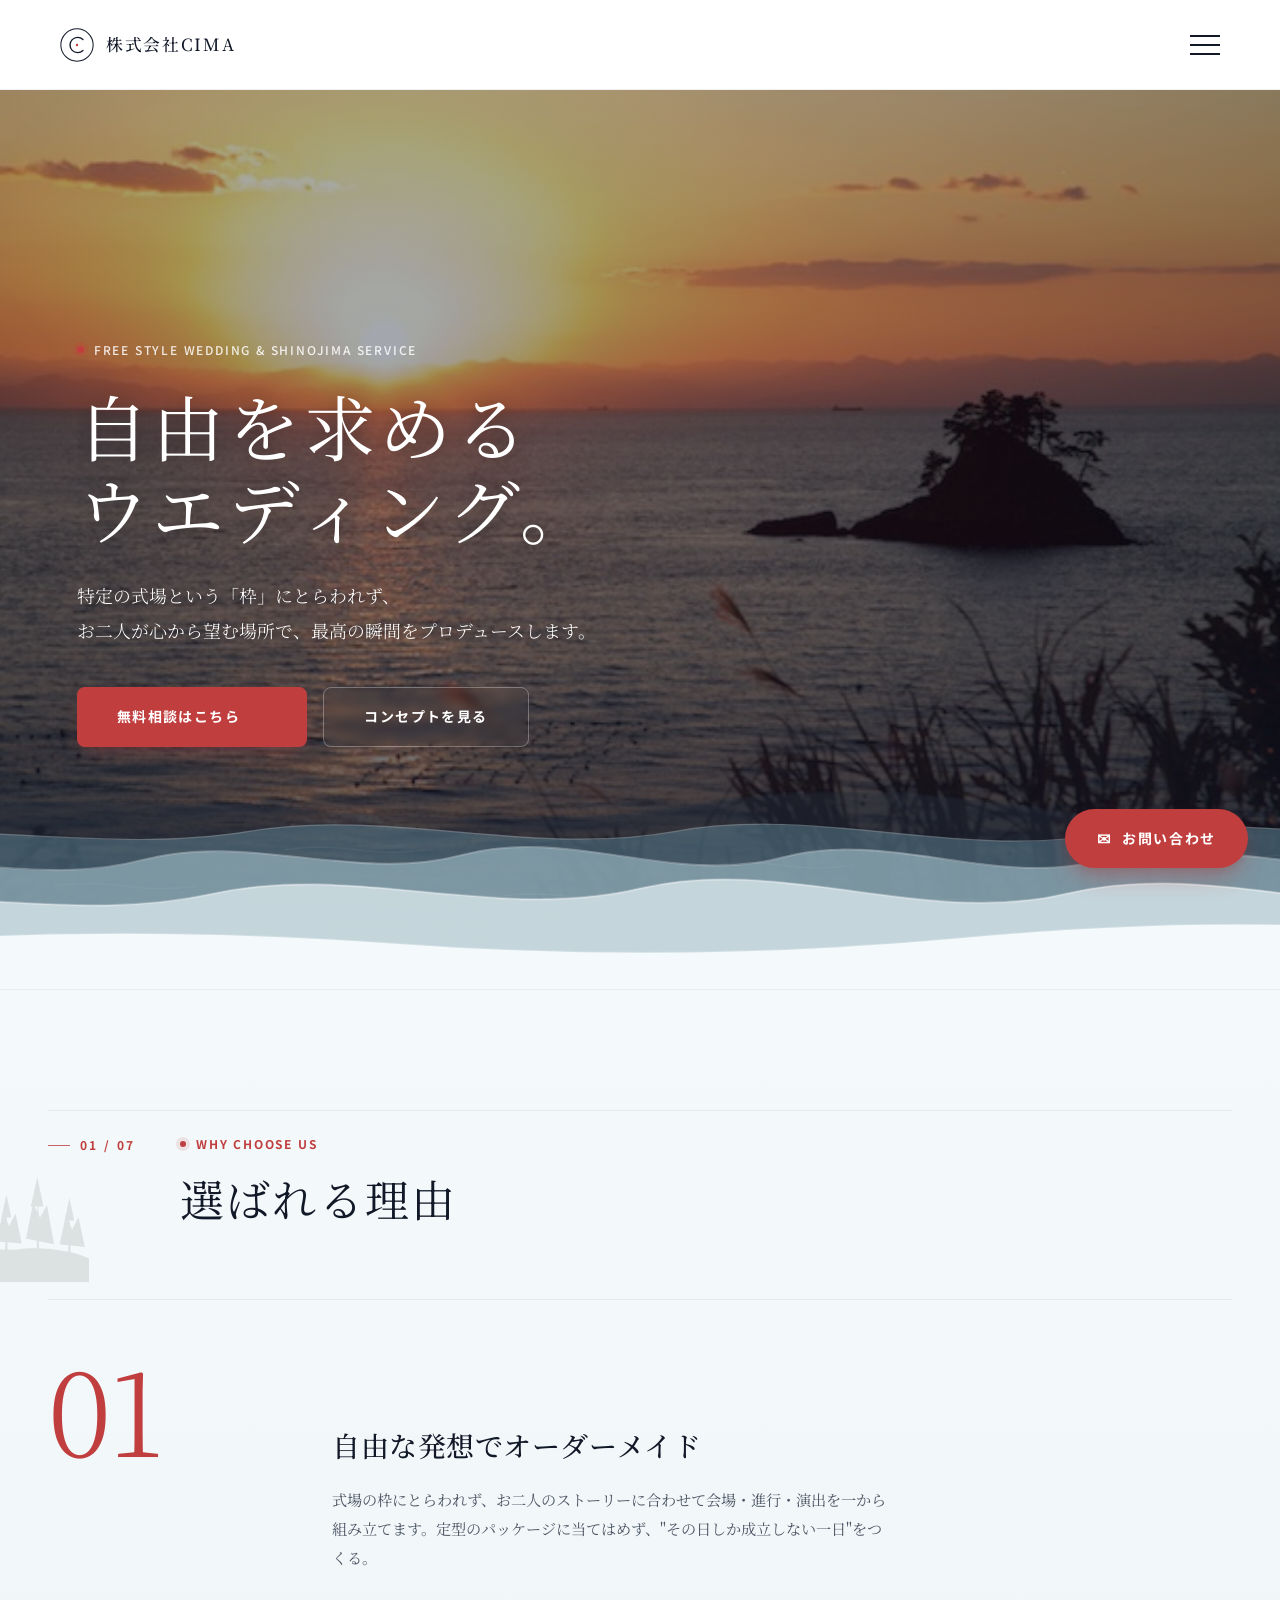
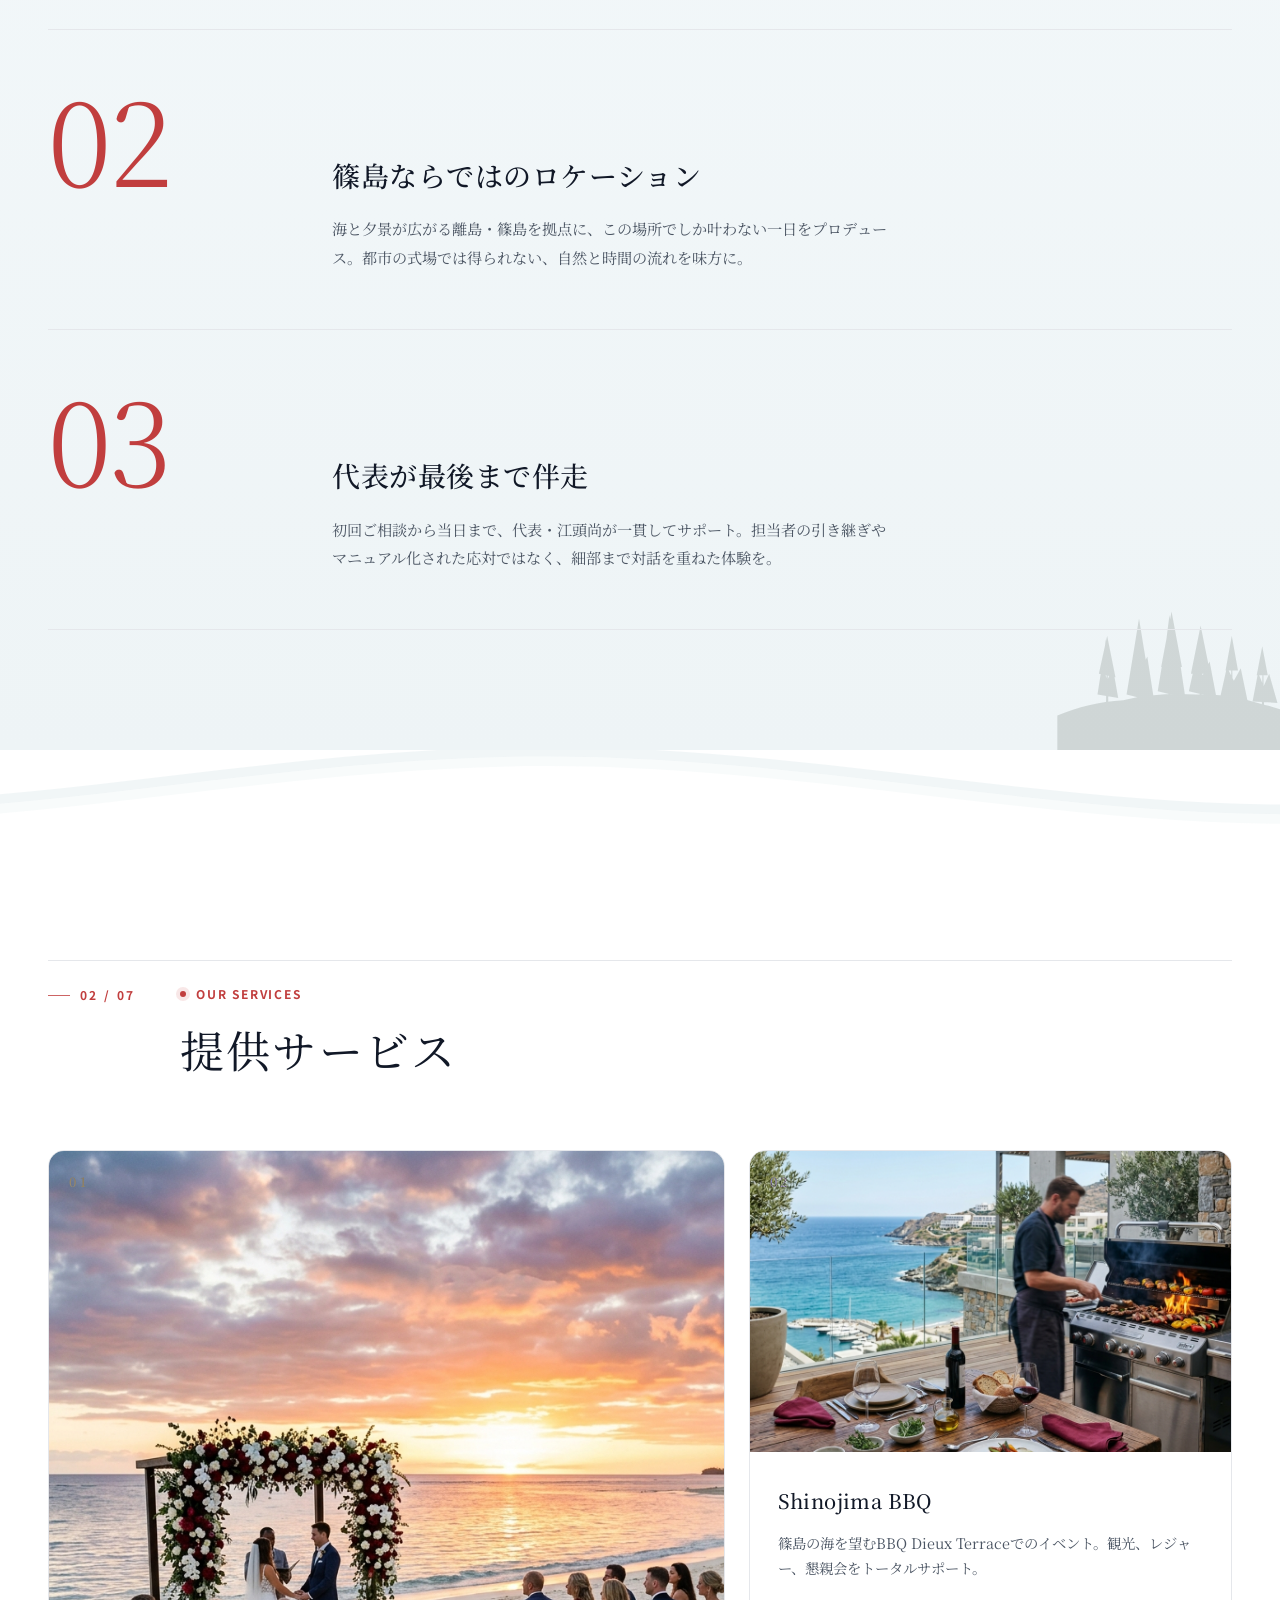
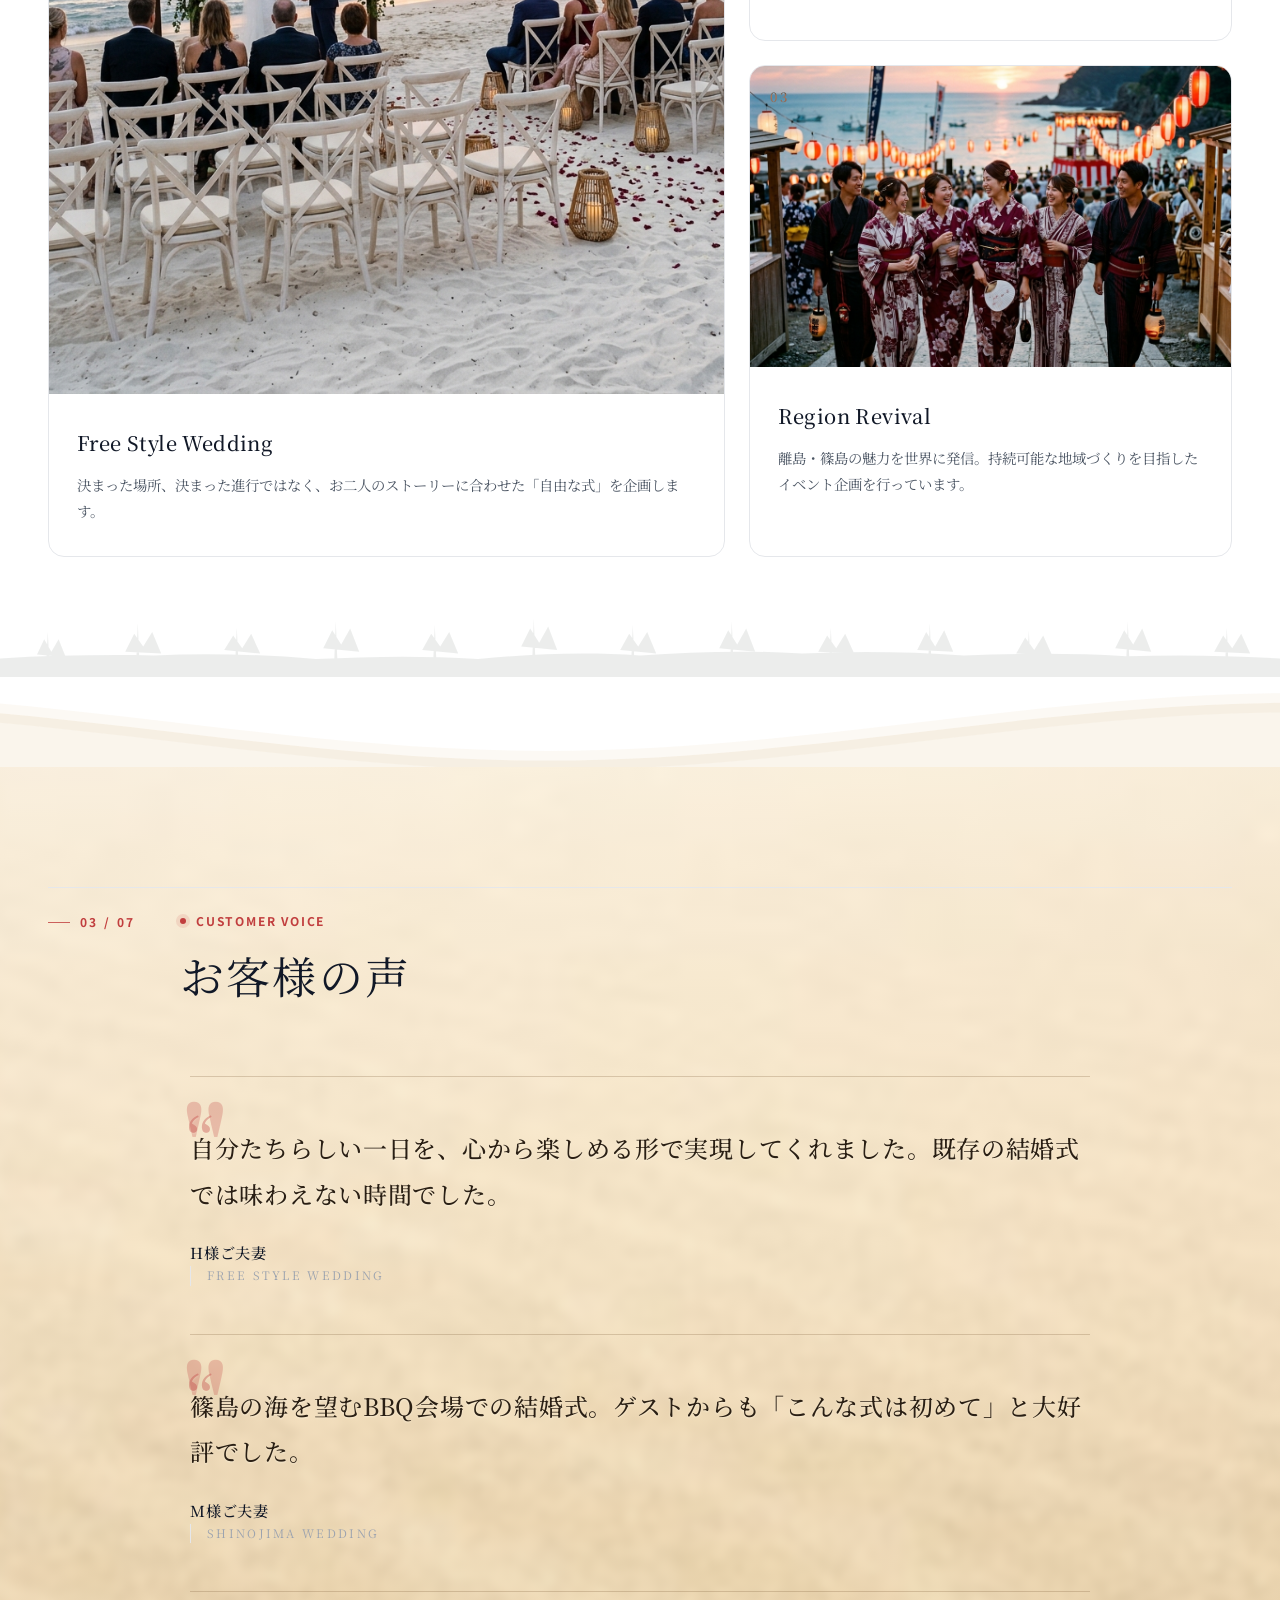
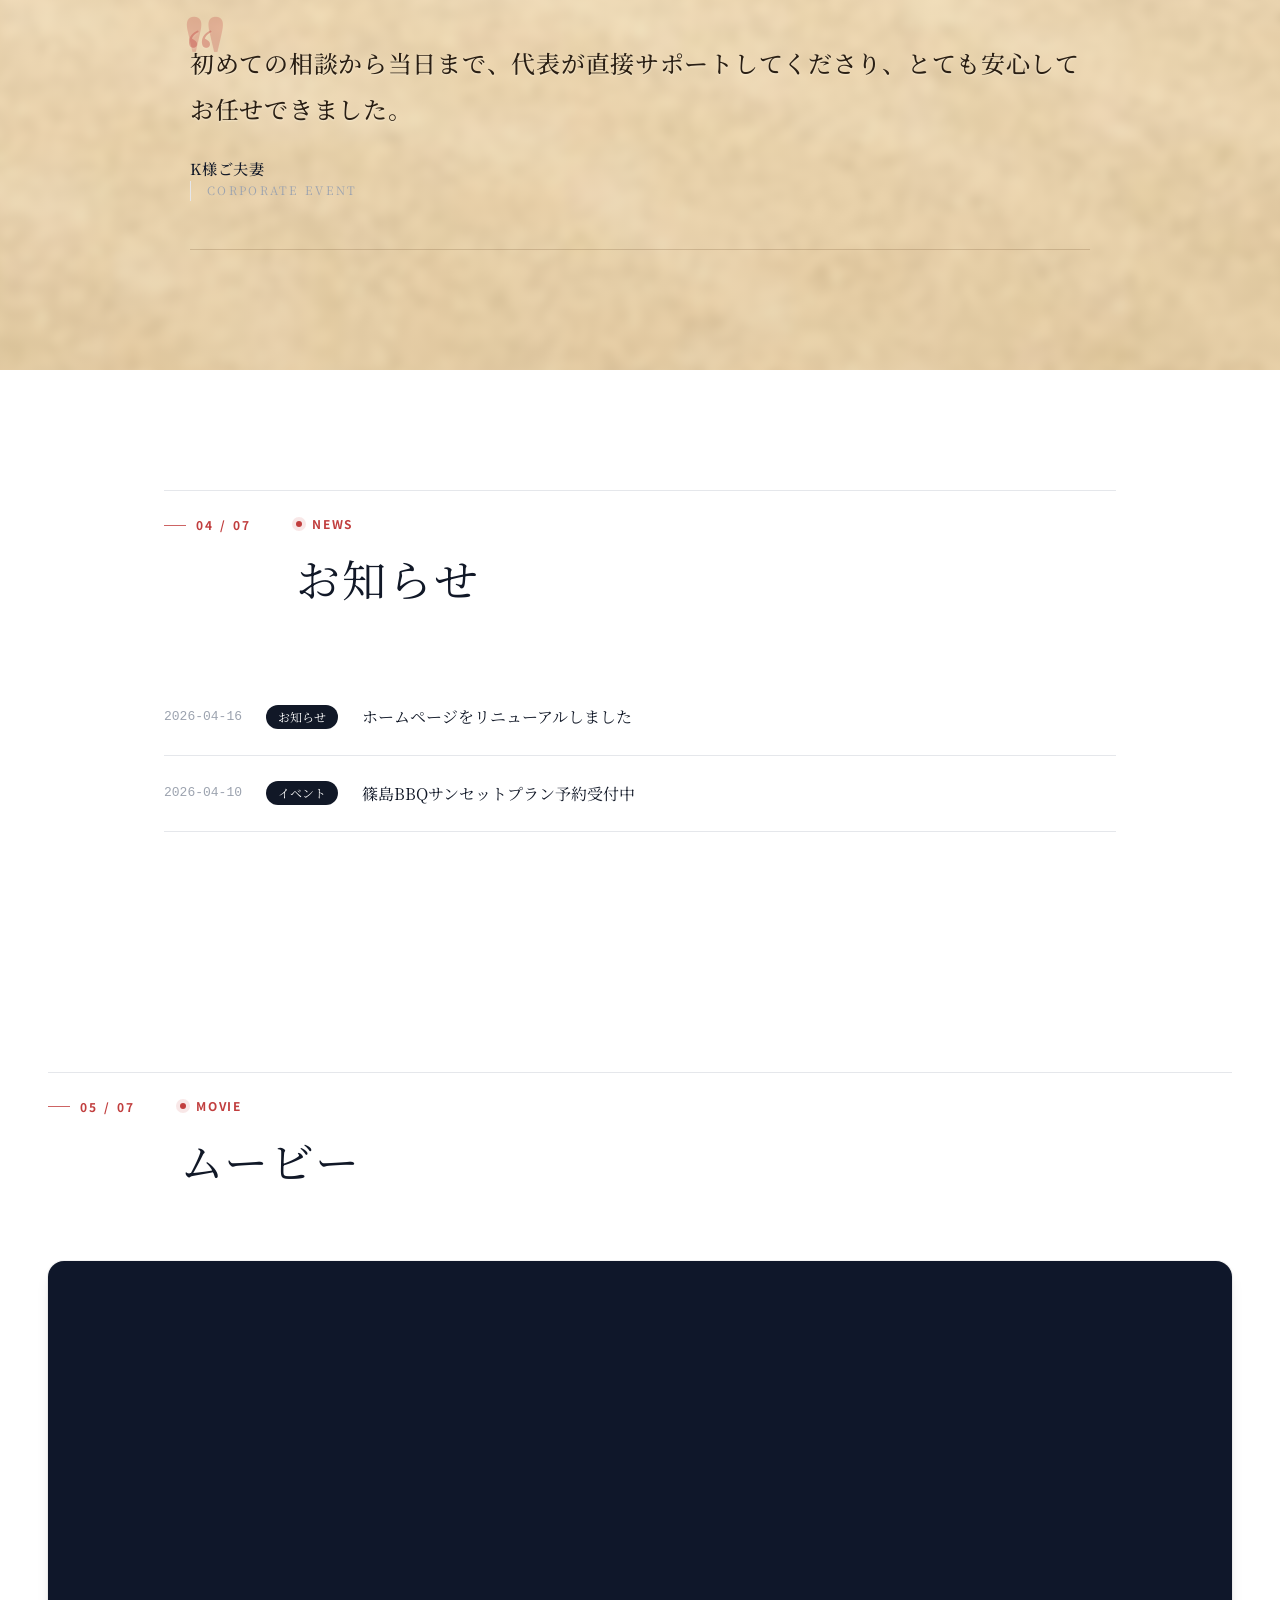
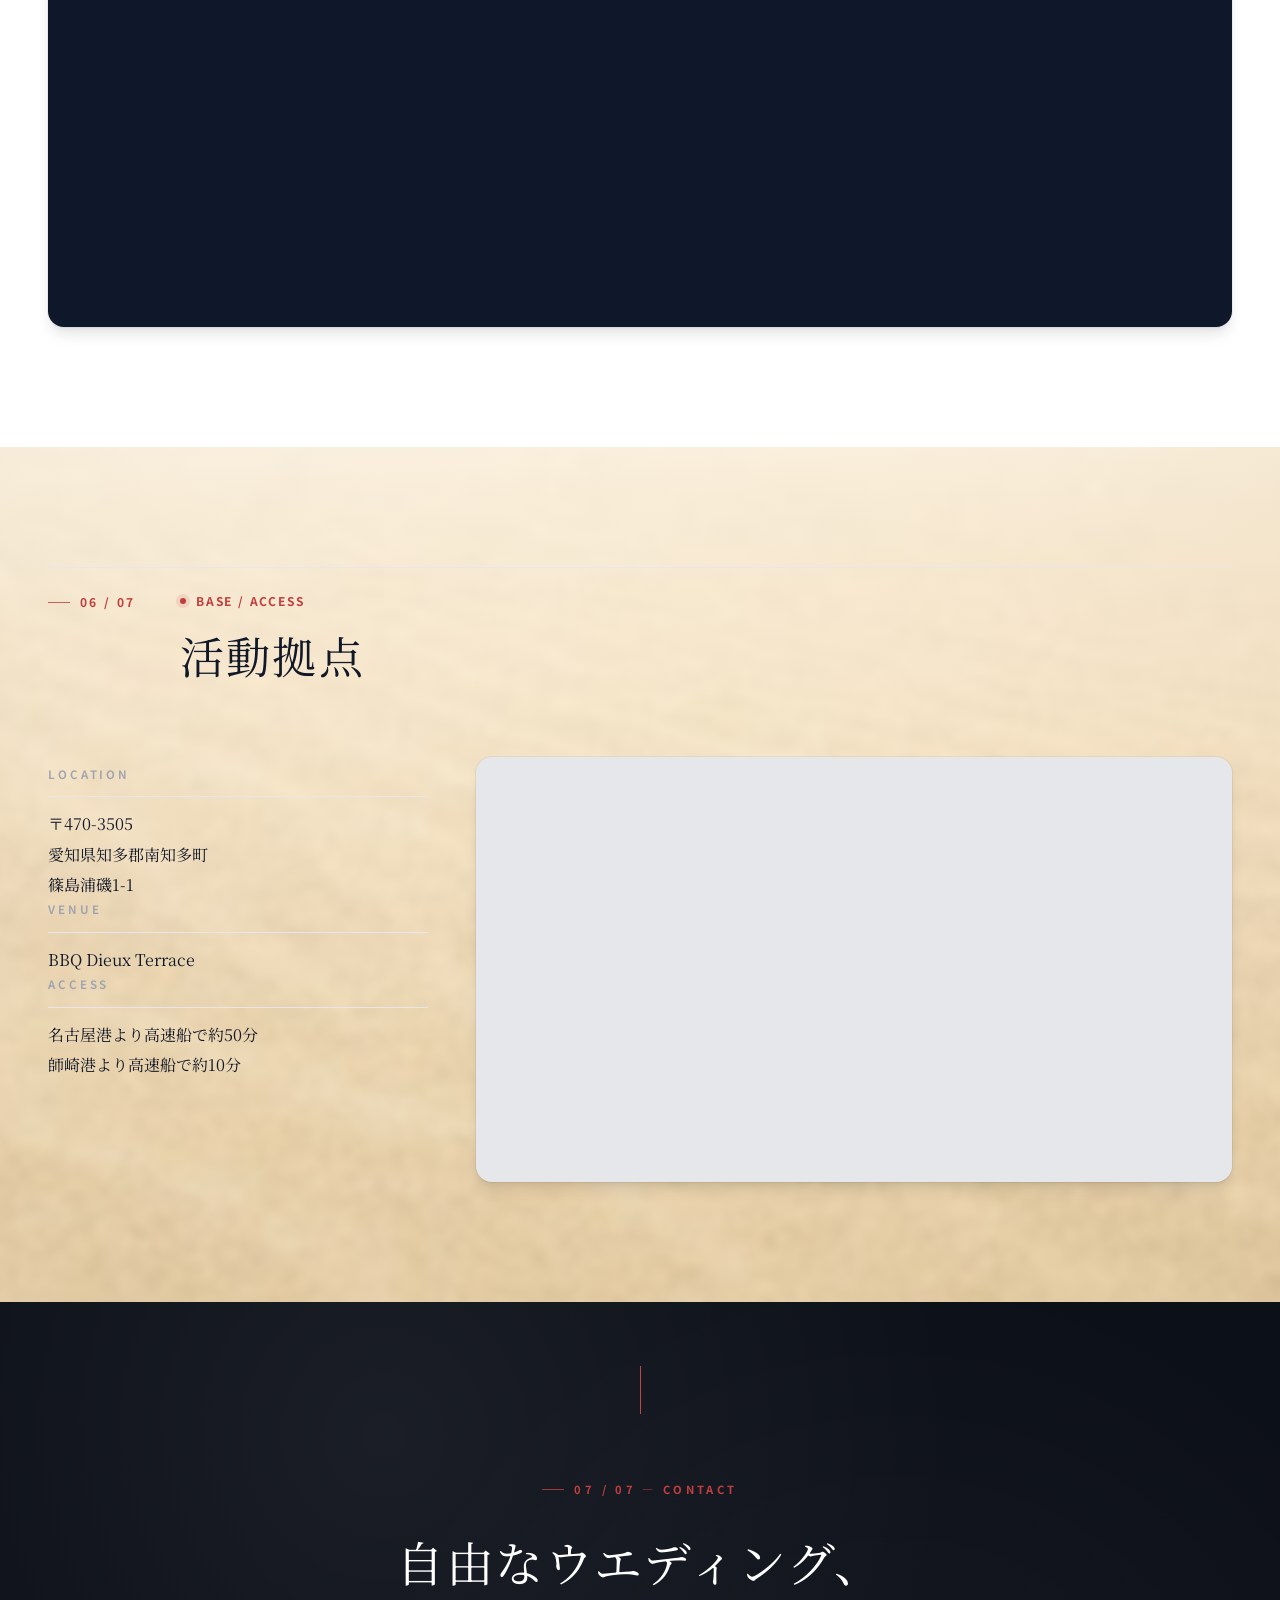
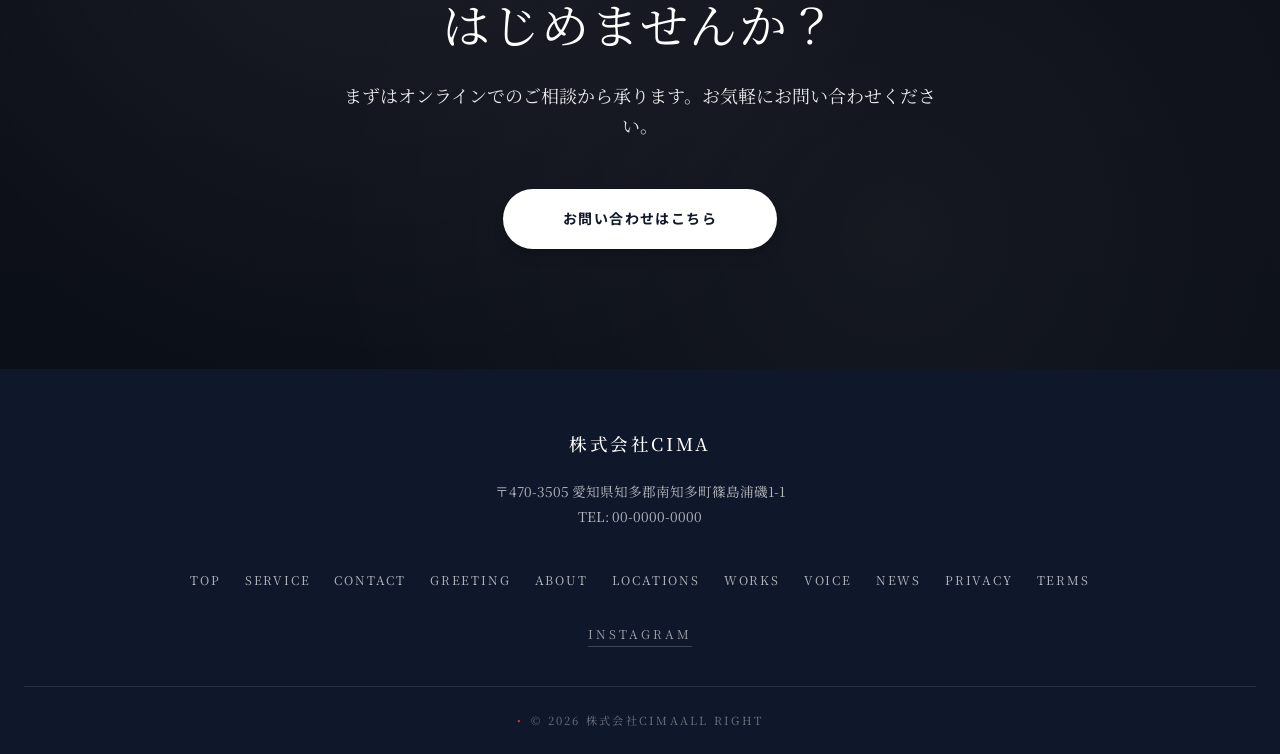
==== commit f894453b: "Sprinkle red accent garnishes across the site (21st.dev-style) - Hero primary CTA: switch to btn-acc" ====
--- a/index.html
+++ b/index.html
@@ -61,7 +61,7 @@
           <h1 class="hero-title text-reveal"><span>自由を求める<br>ウエディング。</span></h1>
           <p class="hero-desc reveal-up">特定の式場という「枠」にとらわれず、<br>お二人が心から望む場所で、最高の瞬間をプロデュースします。</p>
           <div class="hero-btns reveal-up">
-            <a href="contact.html" class="btn btn-primary">無料相談はこちら</a>
+            <a href="contact.html" class="btn btn-accent">無料相談はこちら</a>
             <a href="service.html" class="btn btn-hero-secondary">コンセプトを見る</a>
           </div>
         </div>
